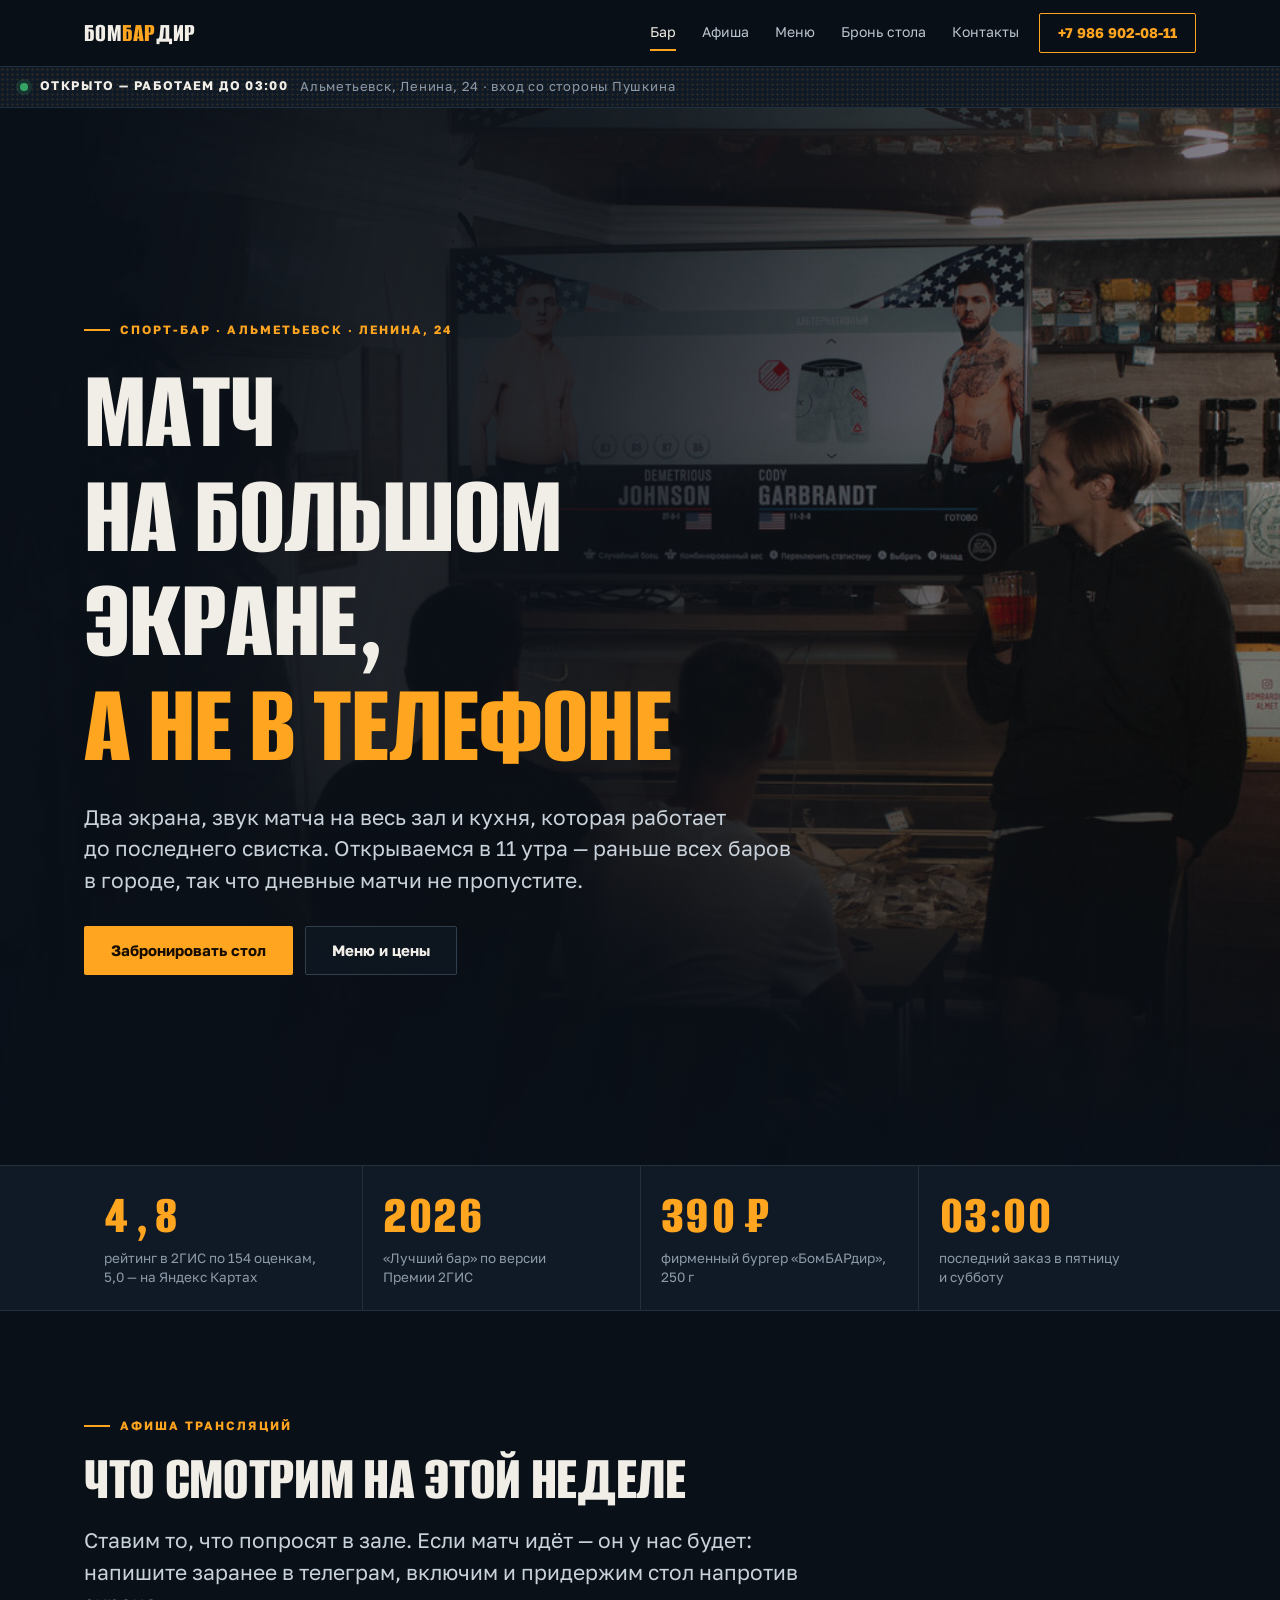
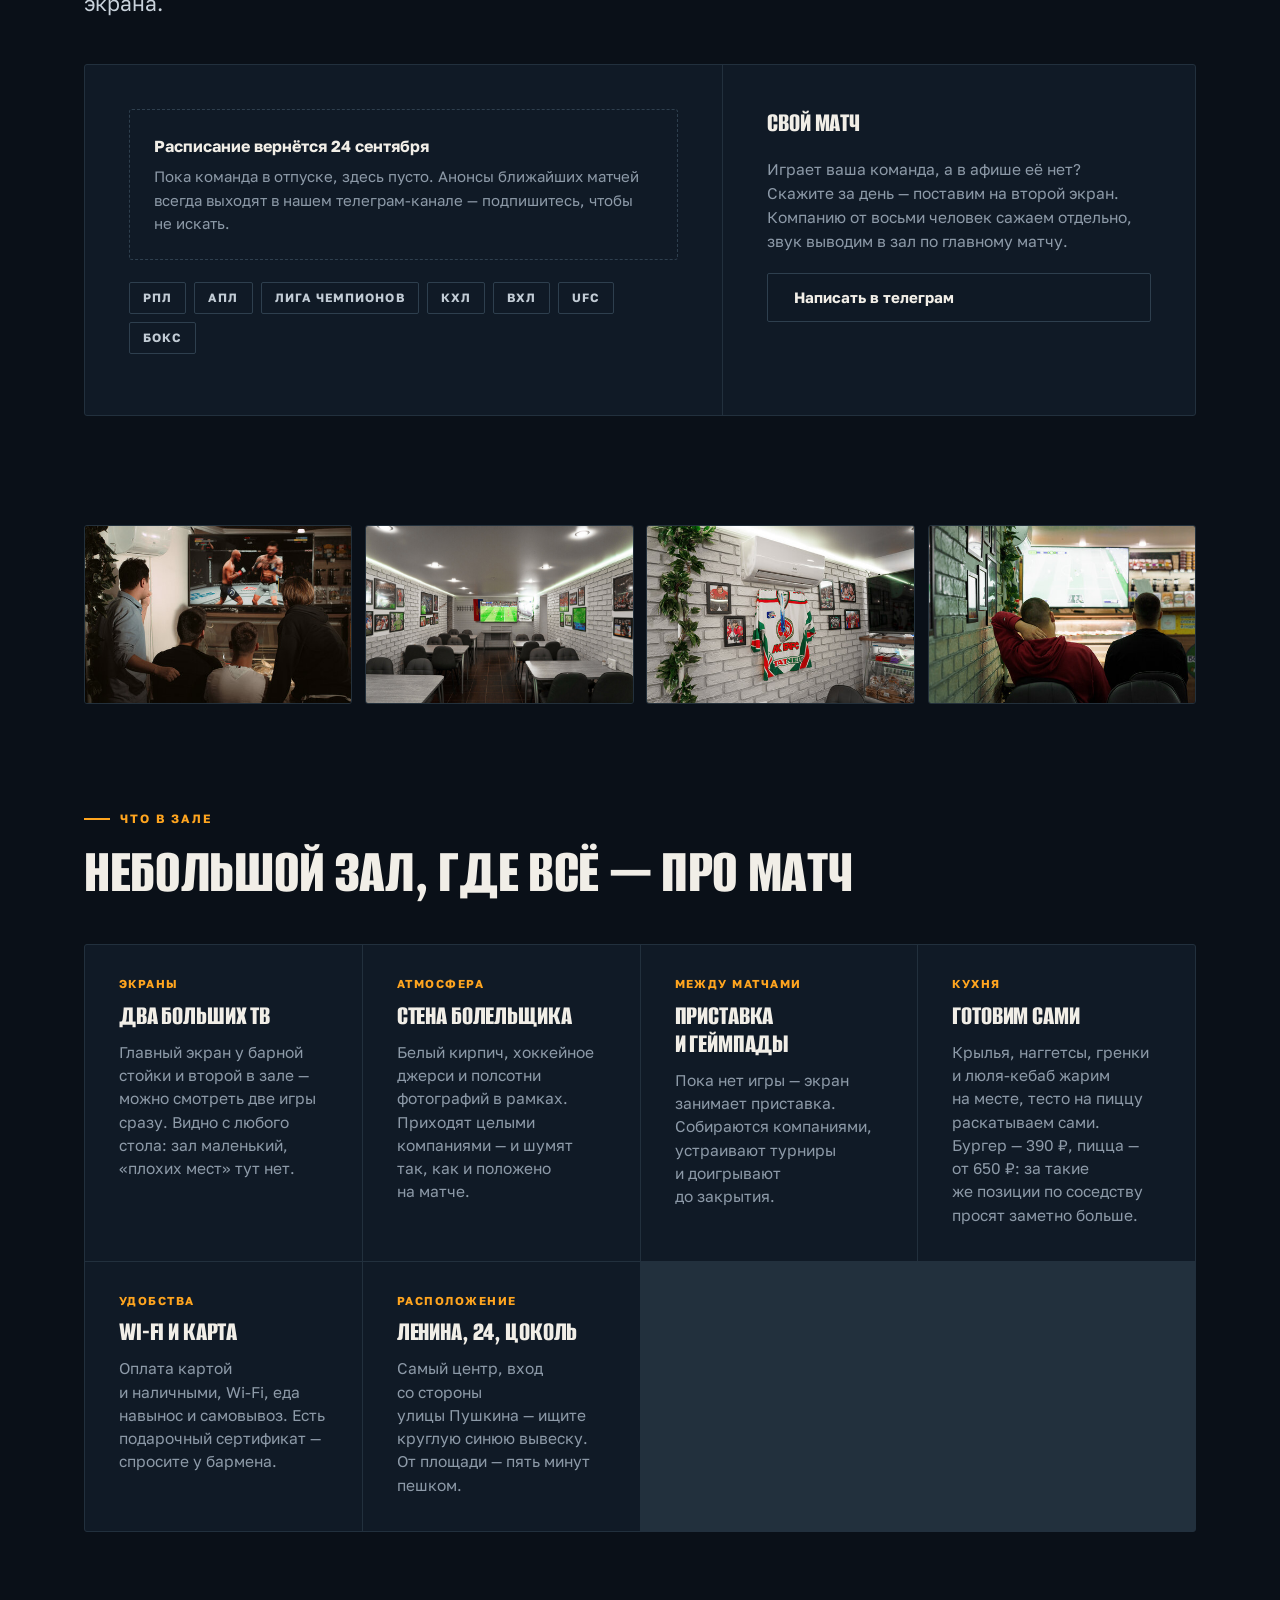
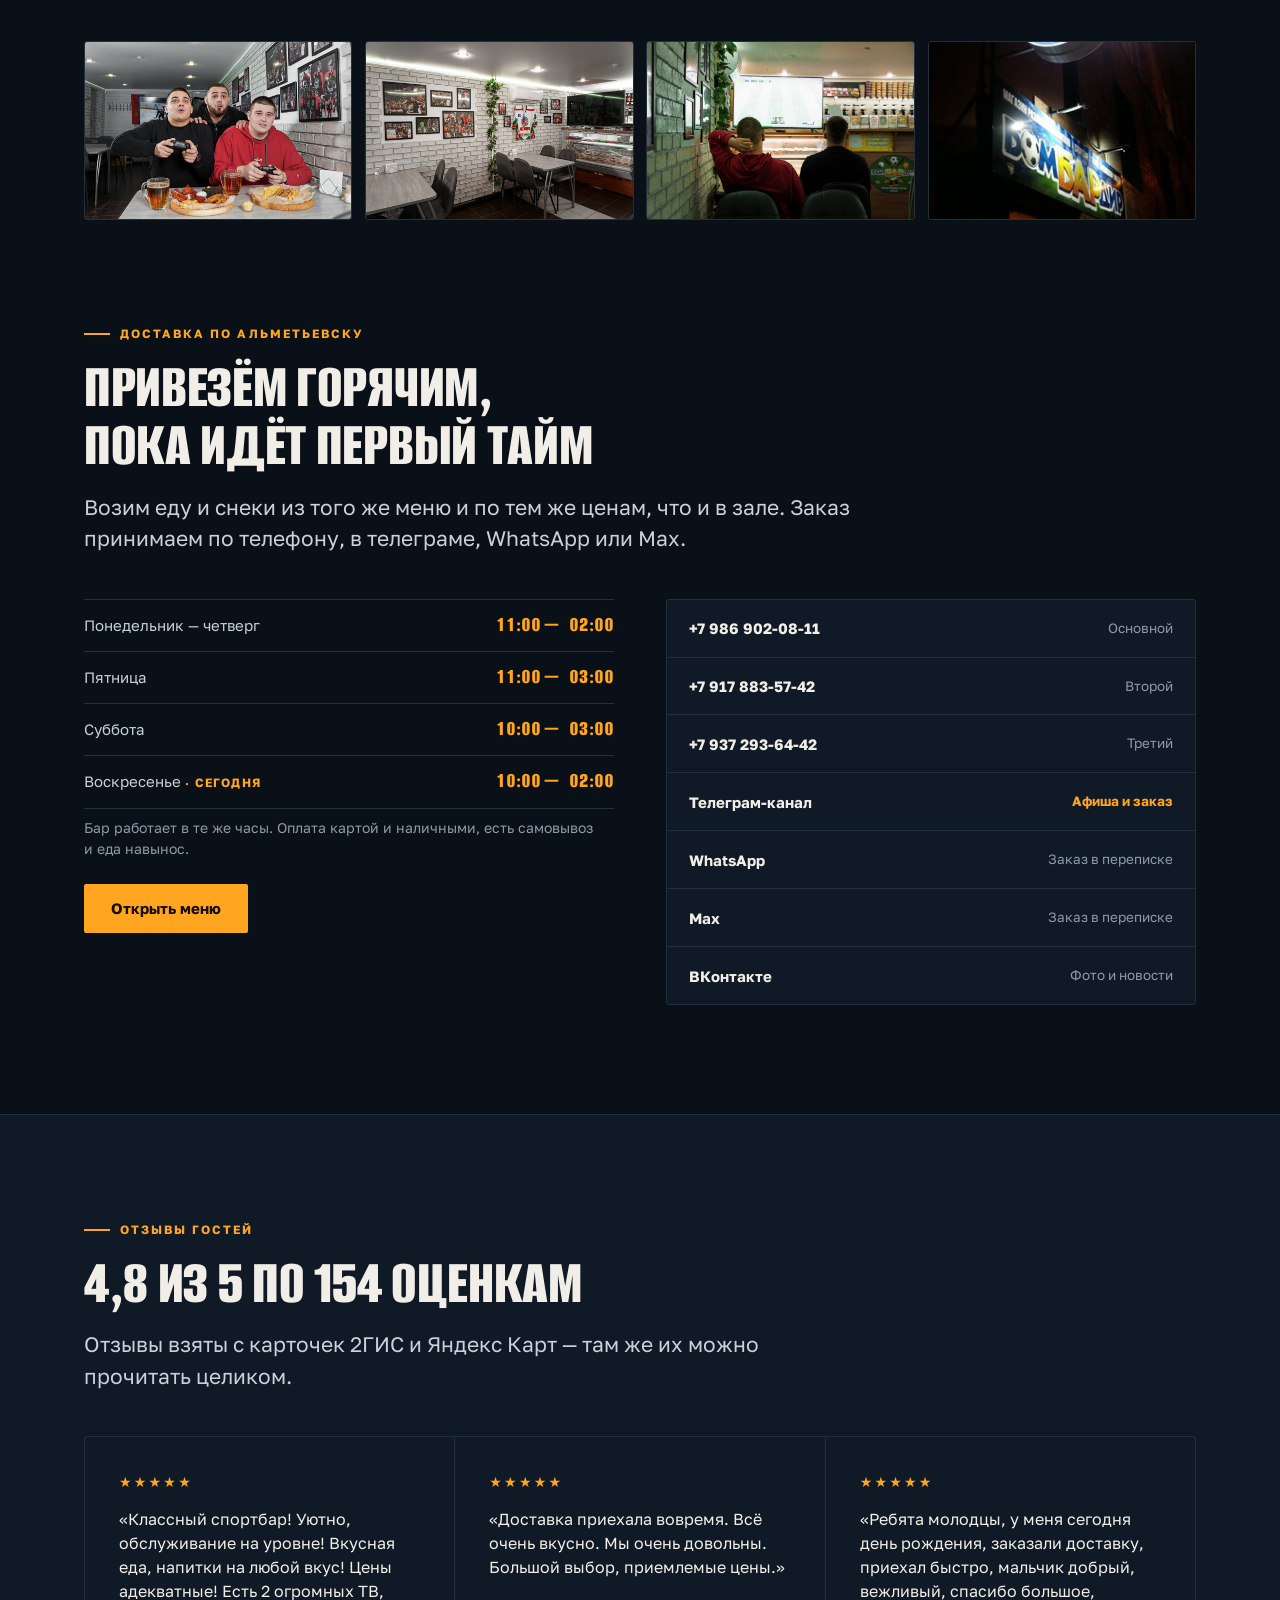
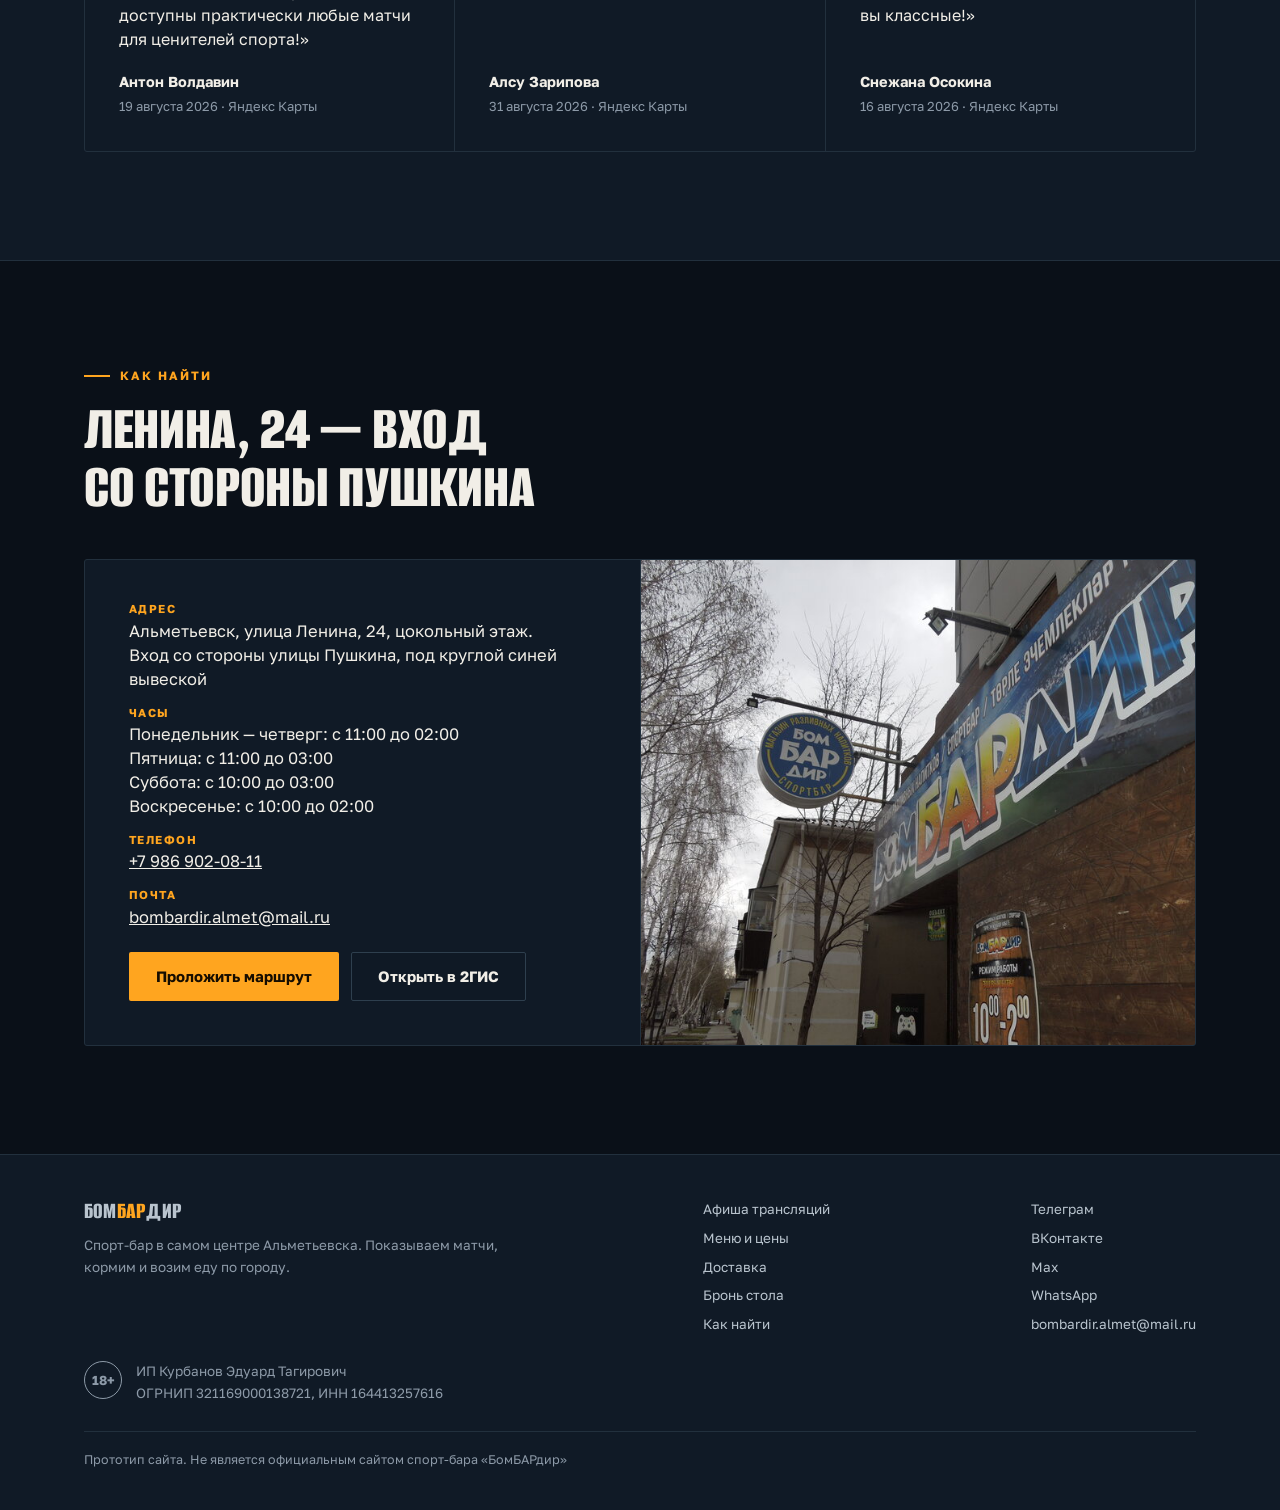
==== index.html @ 6ad4fcd4 "Сайт спорт-бара «БомБАРдир»: главная, меню и бронь стола Прототип взамен автокарточки Яндекс Бизнеса" ====
<!doctype html>
<html lang="ru">
<head>
<meta charset="utf-8">
<meta name="viewport" content="width=device-width, initial-scale=1">
<title>Спорт-бар БомБАРдир — Альметьевск</title>
<meta name="description" content="Спорт-бар в центре Альметьевска: два больших экрана, трансляции футбола, хоккея и UFC, кухня и доставка до трёх ночи. Ленина, 24.">
<meta name="theme-color" content="#0A1018">
<meta name="robots" content="noindex, nofollow">
<link rel="stylesheet" href="assets/fonts.css">
<link rel="stylesheet" href="assets/style.css">
</head>
<body>
<header class="top">
  <div class="wrap top-in">
    <a class="mark" href="index.html"><span>Бом</span><b>БАР</b><span>дир</span></a>
    <nav class="nav" id="nav">
      <a href="index.html" data-nav="home" aria-current="page">Бар</a>
      <a href="index.html#afisha" data-nav="afisha">Афиша</a>
      <a href="menu.html" data-nav="menu">Меню</a>
      <a href="book.html" data-nav="book">Бронь стола</a>
      <a href="index.html#contacts" data-nav="contacts">Контакты</a>
    </nav>
    <button class="burger" id="burger" aria-label="Меню сайта" aria-expanded="false">☰</button>
    <a class="call" href="tel:+79869020811">+7&nbsp;986&nbsp;902-08-11</a>
  </div>
</header>

<div class="led" id="top">
  <div class="wrap led-in">
    <span class="dot" id="statusDot"></span>
    <span id="statusText">Бар в&nbsp;отпуске&nbsp;— открываемся 24&nbsp;сентября</span>
    <span class="led-sub" id="statusSub">Альметьевск, Ленина, 24&nbsp;· вход со&nbsp;стороны Пушкина</span>
  </div>
</div>
<main>
<section class="hero">
  <img class="hero-bg" src="assets/img/hero.jpg" alt="" aria-hidden="true">
  <div class="wrap hero-in">
    <p class="eyebrow">Спорт-бар · Альметьевск · Ленина, 24</p>
    <h1>Матч на&nbsp;большом экране, <em>а&nbsp;не&nbsp;в&nbsp;телефоне</em></h1>
    <p class="lede">Два экрана, звук матча на&nbsp;весь зал и&nbsp;кухня, которая работает до&nbsp;последнего свистка. Открываемся в&nbsp;11&nbsp;утра&nbsp;— раньше всех баров в&nbsp;городе, так что дневные матчи не&nbsp;пропустите.</p>
    <div class="hero-cta">
      <a class="btn btn-a" href="book.html">Забронировать стол</a>
      <a class="btn btn-b" href="menu.html">Меню и&nbsp;цены</a>
    </div>
  </div>
</section>

<div class="board">
  <div class="wrap">
    <div class="board-grid">
      <div class="board-cell"><b class="num">4,8</b><span>рейтинг в&nbsp;2ГИС по&nbsp;154&nbsp;оценкам, 5,0&nbsp;— на&nbsp;Яндекс&nbsp;Картах</span></div>
      <div class="board-cell"><b>2026</b><span>«Лучший бар» по&nbsp;версии Премии&nbsp;2ГИС</span></div>
      <div class="board-cell"><b class="num">390&nbsp;₽</b><span>фирменный бургер «БомБАРдир», 250&nbsp;г</span></div>
      <div class="board-cell"><b class="num">03:00</b><span>последний заказ в&nbsp;пятницу и&nbsp;субботу</span></div>
    </div>
  </div>
</div>

<section id="afisha">
  <div class="wrap">
    <div class="head">
      <p class="eyebrow">Афиша трансляций</p>
      <h2>Что смотрим на&nbsp;этой неделе</h2>
      <p class="lede">Ставим то, что попросят в&nbsp;зале. Если матч идёт&nbsp;— он&nbsp;у&nbsp;нас будет: напишите заранее в&nbsp;телеграм, включим и&nbsp;придержим стол напротив экрана.</p>
    </div>

    <div class="slate">
      <div class="slate-main">
        <ul class="match-list" id="matchList"></ul>
        <div class="empty-slot" id="matchEmpty">
          <b>Расписание вернётся 24&nbsp;сентября</b>
          Пока команда в&nbsp;отпуске, здесь пусто. Анонсы ближайших матчей всегда выходят в&nbsp;нашем телеграм-канале&nbsp;— подпишитесь, чтобы не&nbsp;искать.
        </div>
        <ul class="leagues">
          <li>РПЛ</li><li>АПЛ</li><li>Лига чемпионов</li><li>КХЛ</li><li>ВХЛ</li><li>UFC</li><li>Бокс</li>
        </ul>
      </div>
      <div class="slate-side">
        <h3>Свой матч</h3>
        <p class="muted" style="font-size:15.5px">Играет ваша команда, а&nbsp;в&nbsp;афише её&nbsp;нет? Скажите за&nbsp;день&nbsp;— поставим на&nbsp;второй экран. Компанию от&nbsp;восьми человек сажаем отдельно, звук выводим в&nbsp;зал по&nbsp;главному матчу.</p>
        <a class="btn btn-b" href="https://t.me/bombardiralmet" target="_blank" rel="noopener">Написать в&nbsp;телеграм</a>
      </div>
    </div>
  </div>
</section>

<div class="strip">
  <img src="assets/img/ufc.jpg" alt="Гости смотрят бой UFC на большом экране">
  <img src="assets/img/hall.jpg" alt="Зал бара с экраном и столами вдоль кирпичной стены">
  <img src="assets/img/jersey.jpg" alt="Хоккейное джерси «Ак Барса» на кирпичной стене">
  <img src="assets/img/fans.jpg" alt="Двое гостей смотрят футбольный матч на большом экране">
</div>

<section id="bar">
  <div class="wrap">
    <div class="head">
      <p class="eyebrow">Что в&nbsp;зале</p>
      <h2>Небольшой зал, где всё&nbsp;— про матч</h2>
    </div>
    <div class="feats">
      <div class="feat">
        <span class="tag">Экраны</span>
        <h3>Два больших ТВ</h3>
        <p>Главный экран у&nbsp;барной стойки и&nbsp;второй в&nbsp;зале&nbsp;— можно смотреть две игры сразу. Видно с&nbsp;любого стола: зал маленький, «плохих мест» тут нет.</p>
      </div>
      <div class="feat">
        <span class="tag">Атмосфера</span>
        <h3>Стена болельщика</h3>
        <p>Белый кирпич, хоккейное джерси и&nbsp;полсотни фотографий в&nbsp;рамках. Приходят целыми компаниями&nbsp;— и&nbsp;шумят так, как и&nbsp;положено на&nbsp;матче.</p>
      </div>
      <div class="feat">
        <span class="tag">Между матчами</span>
        <h3>Приставка и&nbsp;геймпады</h3>
        <p>Пока нет игры&nbsp;— экран занимает приставка. Собираются компаниями, устраивают турниры и&nbsp;доигрывают до&nbsp;закрытия.</p>
      </div>
      <div class="feat">
        <span class="tag">Кухня</span>
        <h3>Готовим сами</h3>
        <p>Крылья, наггетсы, гренки и&nbsp;люля-кебаб жарим на&nbsp;месте, тесто на&nbsp;пиццу раскатываем сами. Бургер&nbsp;— 390&nbsp;₽, пицца&nbsp;— от&nbsp;650&nbsp;₽: за&nbsp;такие же&nbsp;позиции по&nbsp;соседству просят заметно больше.</p>
      </div>
      <div class="feat">
        <span class="tag">Удобства</span>
        <h3>Wi-Fi и&nbsp;карта</h3>
        <p>Оплата картой и&nbsp;наличными, Wi-Fi, еда навынос и&nbsp;самовывоз. Есть подарочный сертификат&nbsp;— спросите у&nbsp;бармена.</p>
      </div>
      <div class="feat">
        <span class="tag">Расположение</span>
        <h3>Ленина, 24, цоколь</h3>
        <p>Самый центр, вход со&nbsp;стороны улицы&nbsp;Пушкина&nbsp;— ищите круглую синюю вывеску. От&nbsp;площади&nbsp;— пять минут пешком.</p>
      </div>
    </div>
  </div>
</section>

<div class="strip">
  <img src="assets/img/gamepad.jpg" alt="Гости играют на приставке за столом с закусками">
  <img src="assets/img/wall.jpg" alt="Стена бара с фотографиями в рамках">
  <img src="assets/img/watch.jpg" alt="Двое гостей смотрят футбольный матч на экране">
  <img src="assets/img/sign-night.jpg" alt="Светящаяся вывеска бара вечером">
</div>

<section id="delivery">
  <div class="wrap">
    <div class="head">
      <p class="eyebrow">Доставка по&nbsp;Альметьевску</p>
      <h2>Привезём горячим, пока идёт первый тайм</h2>
      <p class="lede">Возим еду и&nbsp;снеки из&nbsp;того&nbsp;же меню и&nbsp;по&nbsp;тем&nbsp;же ценам, что и&nbsp;в&nbsp;зале. Заказ принимаем по&nbsp;телефону, в&nbsp;телеграме, WhatsApp или Max.</p>
    </div>

    <div class="two">
      <div>
        <ul class="hours" id="hours">
          <li data-d="1"><span class="d">Понедельник&nbsp;— четверг</span><span class="h num">11:00&nbsp;— 02:00</span></li>
          <li data-d="5"><span class="d">Пятница</span><span class="h num">11:00&nbsp;— 03:00</span></li>
          <li data-d="6"><span class="d">Суббота</span><span class="h num">10:00&nbsp;— 03:00</span></li>
          <li data-d="0"><span class="d">Воскресенье</span><span class="h num">10:00&nbsp;— 02:00</span></li>
        </ul>
        <p class="menu-note">Бар работает в&nbsp;те&nbsp;же часы. Оплата картой и&nbsp;наличными, есть самовывоз и&nbsp;еда навынос.</p>
        <div style="margin-top:24px"><a class="btn btn-a" href="menu.html">Открыть меню</a></div>
      </div>

      <div class="chan">
        <a href="tel:+79869020811"><span class="l">+7&nbsp;986&nbsp;902-08-11</span><span class="r">Основной</span></a>
        <a href="tel:+79178835742"><span class="l">+7&nbsp;917&nbsp;883-57-42</span><span class="r">Второй</span></a>
        <a href="tel:+79372936442"><span class="l">+7&nbsp;937&nbsp;293-64-42</span><span class="r">Третий</span></a>
        <a href="https://t.me/bombardiralmet" target="_blank" rel="noopener"><span class="l">Телеграм-канал</span><span class="r"><b>Афиша и&nbsp;заказ</b></span></a>
        <a href="https://wa.me/79178835742" target="_blank" rel="noopener"><span class="l">WhatsApp</span><span class="r">Заказ в&nbsp;переписке</span></a>
        <a href="https://max.ru/id164413257616_biz" target="_blank" rel="noopener"><span class="l">Max</span><span class="r">Заказ в&nbsp;переписке</span></a>
        <a href="https://vk.ru/sportbar_almet" target="_blank" rel="noopener"><span class="l">ВКонтакте</span><span class="r">Фото и&nbsp;новости</span></a>
      </div>
    </div>
  </div>
</section>

<section id="reviews" style="background:var(--ink-2);border-block:1px solid var(--line)">
  <div class="wrap">
    <div class="head">
      <p class="eyebrow">Отзывы гостей</p>
      <h2>4,8 из&nbsp;5 по&nbsp;154&nbsp;оценкам</h2>
      <p class="lede">Отзывы взяты с&nbsp;карточек 2ГИС и&nbsp;Яндекс&nbsp;Карт&nbsp;— там&nbsp;же их&nbsp;можно прочитать целиком.</p>
    </div>
    <div class="quotes">
      <div class="q">
        <span class="stars" aria-label="Пять из пяти">★★★★★</span>
        <p>«Классный спортбар! Уютно, обслуживание на&nbsp;уровне! Вкусная еда, напитки на&nbsp;любой вкус! Цены адекватные! Есть 2&nbsp;огромных ТВ, доступны практически любые матчи для ценителей спорта!»</p>
        <footer><b>Антон Волдавин</b>19&nbsp;августа 2026&nbsp;· Яндекс&nbsp;Карты</footer>
      </div>
      <div class="q">
        <span class="stars" aria-label="Пять из пяти">★★★★★</span>
        <p>«Доставка приехала вовремя. Всё очень вкусно. Мы&nbsp;очень довольны. Большой выбор, приемлемые цены.»</p>
        <footer><b>Алсу Зарипова</b>31&nbsp;августа 2026&nbsp;· Яндекс&nbsp;Карты</footer>
      </div>
      <div class="q">
        <span class="stars" aria-label="Пять из пяти">★★★★★</span>
        <p>«Ребята молодцы, у&nbsp;меня сегодня день рождения, заказали доставку, приехал быстро, мальчик добрый, вежливый, спасибо большое, вы&nbsp;классные!»</p>
        <footer><b>Снежана Осокина</b>16&nbsp;августа 2026&nbsp;· Яндекс&nbsp;Карты</footer>
      </div>
    </div>
  </div>
</section>

<section id="contacts">
  <div class="wrap">
    <div class="head">
      <p class="eyebrow">Как найти</p>
      <h2>Ленина, 24&nbsp;— вход со&nbsp;стороны Пушкина</h2>
    </div>
    <div class="find">
      <div class="find-txt">
        <ul class="addr">
          <li><span class="k">Адрес</span><span class="v">Альметьевск, улица&nbsp;Ленина, 24, цокольный этаж.<br>Вход со&nbsp;стороны улицы&nbsp;Пушкина, под круглой синей вывеской</span></li>
          <li><span class="k">Часы</span><span class="v">Понедельник&nbsp;— четверг: с&nbsp;11:00 до&nbsp;02:00<br>Пятница: с&nbsp;11:00 до&nbsp;03:00<br>Суббота: с&nbsp;10:00 до&nbsp;03:00<br>Воскресенье: с&nbsp;10:00 до&nbsp;02:00</span></li>
          <li><span class="k">Телефон</span><span class="v"><a href="tel:+79869020811">+7&nbsp;986&nbsp;902-08-11</a></span></li>
          <li><span class="k">Почта</span><span class="v"><a href="mailto:bombardir.almet@mail.ru">bombardir.almet@mail.ru</a></span></li>
        </ul>
        <div style="display:flex;gap:12px;flex-wrap:wrap">
          <a class="btn btn-a" href="https://yandex.ru/maps/org/134038235007" target="_blank" rel="noopener">Проложить маршрут</a>
          <a class="btn btn-b" href="https://2gis.ru/almetevsk/firm/70000001036657326" target="_blank" rel="noopener">Открыть в&nbsp;2ГИС</a>
        </div>
      </div>
      <img src="assets/img/sign-day.jpg" alt="Круглая синяя вывеска спорт-бара «БомБАРдир» над входом со стороны улицы Пушкина">
    </div>
  </div>
</section>
</main>
<footer class="site">
  <div class="wrap foot">
    <div style="max-width:38ch;display:flex;flex-direction:column;gap:12px">
      <a class="mark" href="index.html" style="font-size:24px"><span>Бом</span><b>БАР</b><span>дир</span></a>
      <p>Спорт-бар в&nbsp;самом центре Альметьевска. Показываем матчи, кормим и&nbsp;возим еду по&nbsp;городу.</p>
    </div>
    <ul>
      <li><a href="index.html#afisha">Афиша трансляций</a></li>
      <li><a href="menu.html">Меню и&nbsp;цены</a></li>
      <li><a href="index.html#delivery">Доставка</a></li>
      <li><a href="book.html">Бронь стола</a></li>
      <li><a href="index.html#contacts">Как найти</a></li>
    </ul>
    <ul>
      <li><a href="https://t.me/bombardiralmet" target="_blank" rel="noopener">Телеграм</a></li>
      <li><a href="https://vk.ru/sportbar_almet" target="_blank" rel="noopener">ВКонтакте</a></li>
      <li><a href="https://max.ru/id164413257616_biz" target="_blank" rel="noopener">Max</a></li>
      <li><a href="https://wa.me/79178835742" target="_blank" rel="noopener">WhatsApp</a></li>
      <li><a href="mailto:bombardir.almet@mail.ru">bombardir.almet@mail.ru</a></li>
    </ul>
    <div style="max-width:34ch;display:flex;gap:14px;align-items:flex-start">
      <span class="age" aria-hidden="true">18+</span>
      <p>ИП&nbsp;Курбанов Эдуард Тагирович<br>ОГРНИП&nbsp;321169000138721, ИНН&nbsp;164413257616</p>
    </div>
    <!-- СНЯТЬ В ДЕНЬ ЗАПУСКА на домене заведения -->
    <div style="flex-basis:100%;border-top:1px solid var(--line);padding-top:18px">
      <p style="font-size:12.5px">Прототип сайта. Не&nbsp;является официальным сайтом спорт-бара «БомБАРдир»</p>
    </div>
  </div>
</footer>
<script src="assets/app.js"></script>
</body>
</html>
---- assets/fonts.css ----
/* Alumni Sans (OFL) + Golos Text (OFL), подмножества latin/latin-ext/cyrillic, вшиты как data URI */
@font-face{font-family:"Alumni Sans";font-style:normal;font-weight:800;font-display:swap;src:url([data-uri]) format("woff2");unicode-range:U+0301, U+0400-045F, U+0490-0491, U+04B0-04B1, U+2116}
@font-face{font-family:"Alumni Sans";font-style:normal;font-weight:800;font-display:swap;src:url([data-uri]) format("woff2");unicode-range:U+0100-02BA, U+02BD-02C5, U+02C7-02CC, U+02CE-02D7, U+02DD-02FF, U+0304, U+0308, U+0329, U+1D00-1DBF, U+1E00-1E9F, U+1EF2-1EFF, U+2020, U+20A0-20AB, U+20AD-20C0, U+2113, U+2C60-2C7F, U+A720-A7FF}
@font-face{font-family:"Alumni Sans";font-style:normal;font-weight:800;font-display:swap;src:url([data-uri]) format("woff2");unicode-range:U+0000-00FF, U+0131, U+0152-0153, U+02BB-02BC, U+02C6, U+02DA, U+02DC, U+0304, U+0308, U+0329, U+2000-206F, U+20AC, U+2122, U+2191, U+2193, U+2212, U+2215, U+FEFF, U+FFFD}
@font-face{font-family:"Golos Text";font-style:normal;font-weight:400 900;font-display:swap;src:url([data-uri]) format("woff2");unicode-range:U+0301, U+0400-045F, U+0490-0491, U+04B0-04B1, U+2116}
@font-face{font-family:"Golos Text";font-style:normal;font-weight:400 900;font-display:swap;src:url([data-uri]) format("woff2");unicode-range:U+0100-02BA, U+02BD-02C5, U+02C7-02CC, U+02CE-02D7, U+02DD-02FF, U+0304, U+0308, U+0329, U+1D00-1DBF, U+1E00-1E9F, U+1EF2-1EFF, U+2020, U+20A0-20AB, U+20AD-20C0, U+2113, U+2C60-2C7F, U+A720-A7FF}
@font-face{font-family:"Golos Text";font-style:normal;font-weight:400 900;font-display:swap;src:url([data-uri]) format("woff2");unicode-range:U+0000-00FF, U+0131, U+0152-0153, U+02BB-02BC, U+02C6, U+02DA, U+02DC, U+0304, U+0308, U+0329, U+2000-206F, U+20AC, U+2122, U+2191, U+2193, U+2212, U+2215, U+FEFF, U+FFFD}
---- assets/style.css ----
/* ─────────── токены ─────────── */
:root{
  color-scheme: dark;

  --ink:      #0A1018;   /* сине-чёрный: подвал, освещённый экраном */
  --ink-2:    #101A26;
  --ink-3:    #16222F;
  --line:     #22303D;
  --line-2:   #2E3F4E;
  --chalk:    #F1EEE7;   /* тёплый белый — цвет кирпичной стены зала */
  --muted:    #8D9AA8;
  --amber:    #FFA51F;   /* пиво и светодиодное табло — единственный смелый цвет */
  --pitch:    #35A566;   /* зелень поля: только статусы */

  --d: "Alumni Sans", "Arial Narrow", system-ui, sans-serif;
  --t: "Golos Text", system-ui, -apple-system, "Segoe UI", sans-serif;

  --pad: clamp(20px, 5vw, 72px);
  --maxw: 1240px;
}

*,*::before,*::after{ box-sizing:border-box }
html{ -webkit-text-size-adjust:100%; scroll-behavior:smooth }
body{
  margin:0;
  background:var(--ink);
  color:var(--chalk);
  font:400 17px/1.55 var(--t);
  overflow-x:hidden;
}
img{ max-width:100%; display:block }
a{ color:inherit }
:where(a,button,input,select,textarea):focus-visible{
  outline:2px solid var(--amber); outline-offset:3px; border-radius:2px;
}

.wrap{ width:100%; max-width:var(--maxw); margin-inline:auto; padding-inline:var(--pad) }
[id]{ scroll-margin-top:78px }

h1,h2,h3{ font-family:var(--d); font-weight:800; text-transform:uppercase;
  letter-spacing:-.005em; line-height:.9; text-wrap:balance; margin:0 }
h1{ font-size:clamp(46px,10vw,116px) }
h2{ font-size:clamp(32px,5.6vw,64px) }
h3{ font-size:clamp(21px,2.8vw,28px); line-height:1 }
p{ margin:0 }

.eyebrow{
  font:700 12px/1 var(--t); text-transform:uppercase; letter-spacing:.17em;
  color:var(--amber); display:flex; align-items:center; gap:10px; flex-wrap:wrap;
}
.eyebrow::before{ content:""; width:26px; height:2px; background:var(--amber); flex:none }
.lede{ font-size:clamp(17px,1.9vw,21px); line-height:1.5; color:#C9D2DB; max-width:60ch }
.num{ font-variant-numeric:tabular-nums }
.muted{ color:var(--muted) }

/* ─────────── шапка ─────────── */
.top{
  position:sticky; top:0; z-index:60;
  background:rgba(10,16,24,.92); backdrop-filter:blur(12px);
  border-bottom:1px solid var(--line);
}
.top-in{ display:flex; align-items:center; gap:20px; height:66px }
.mark{ font-family:var(--d); font-size:27px; line-height:1; text-transform:uppercase;
  letter-spacing:.01em; text-decoration:none; white-space:nowrap; flex:none }
.mark b{ color:var(--amber); font-weight:800 }
.mark span{ font-weight:800 }
.nav{ display:flex; gap:26px; margin-left:auto; font-size:14px }
.nav a{ text-decoration:none; color:#B9C4CE; padding:6px 0; border-bottom:2px solid transparent }
.nav a:hover{ color:var(--chalk); border-bottom-color:var(--amber) }
.nav a[aria-current="page"]{ color:var(--chalk); border-bottom-color:var(--amber) }
.call{
  flex:none; text-decoration:none; font:700 14px/1 var(--t);
  padding:12px 18px; border:1px solid var(--amber); color:var(--amber); border-radius:2px;
  white-space:nowrap;
}
.call:hover{ background:var(--amber); color:var(--ink) }
.burger{ display:none; margin-left:auto; background:none; border:1px solid var(--line-2);
  color:var(--chalk); width:42px; height:38px; border-radius:2px; font-size:18px; cursor:pointer }

@media (max-width:940px){
  .nav{ display:none; position:absolute; top:66px; left:0; right:0; margin-left:0;
    flex-direction:column; gap:0; background:var(--ink-2); border-bottom:1px solid var(--line); padding:8px 0 }
  .nav.open{ display:flex }
  .nav a{ padding:13px var(--pad); border-bottom:1px solid var(--line) }
  .burger{ display:block }
  .top-in .call{ display:none }
}

/* ─────────── светодиодная строка статуса ─────────── */
.led{
  background:var(--ink-2);
  border-bottom:1px solid var(--line);
  background-image:radial-gradient(circle at center, rgba(255,165,31,.10) 1px, transparent 1.2px);
  background-size:5px 5px;
}
.led-in{
  display:flex; align-items:center; gap:12px; flex-wrap:wrap;
  padding:11px 0; font:700 12.5px/1.35 var(--t);
  text-transform:uppercase; letter-spacing:.11em;
}
.dot{ width:8px; height:8px; border-radius:50%; background:var(--amber); flex:none;
  box-shadow:0 0 0 4px rgba(255,165,31,.16); animation:pulse 2.4s ease-in-out infinite }
.dot.on{ background:var(--pitch); box-shadow:0 0 0 4px rgba(53,165,102,.18) }
@keyframes pulse{ 50%{ opacity:.35 } }
.led-sub{ color:var(--muted); letter-spacing:.06em; font-weight:400; text-transform:none; font-size:13px }

/* ─────────── кнопки ─────────── */
.btn{
  display:inline-flex; align-items:center; gap:9px; text-decoration:none; cursor:pointer;
  font:700 15px/1 var(--t); padding:16px 26px; border-radius:2px; border:1px solid transparent;
  transition:background .15s, color .15s, border-color .15s;
}
.btn-a{ background:var(--amber); color:#160D00 }
.btn-a:hover{ background:#FFB94E }
.btn-b{ border-color:var(--line-2); color:var(--chalk); background:rgba(16,26,38,.6) }
.btn-b:hover{ border-color:var(--amber); color:var(--amber) }

/* ─────────── герой ─────────── */
.hero{ position:relative; isolation:isolate; overflow:hidden }
.hero-bg{ position:absolute; inset:0; z-index:-2; width:100%; height:100%; object-fit:cover;
  object-position:50% 40% }
.hero::after{
  content:""; position:absolute; inset:0; z-index:-1;
  background:
    linear-gradient(102deg, var(--ink) 4%, rgba(10,16,24,.88) 44%, rgba(10,16,24,.34) 100%),
    linear-gradient(to top, var(--ink) 2%, transparent 40%);
}
.hero-in{ padding-block:clamp(60px,12vh,124px) clamp(48px,9vh,96px); min-height:min(82vh,720px);
  display:flex; flex-direction:column; justify-content:flex-end; gap:24px }
.hero h1{ max-width:14ch }
.hero h1 em{ font-style:normal; color:var(--amber) }
.hero-cta{ display:flex; gap:12px; flex-wrap:wrap; margin-top:6px }

/* компактный герой внутренних страниц */
.phead{ border-bottom:1px solid var(--line); background:var(--ink-2) }
.phead-in{ padding-block:clamp(44px,7vw,84px); display:flex; flex-direction:column; gap:20px }

/* ─────────── табло с цифрами ─────────── */
.board{ border-block:1px solid var(--line); background:var(--ink-2) }
.board-grid{ display:grid; grid-template-columns:repeat(4,1fr) }
.board-cell{ padding:26px 20px 24px; border-left:1px solid var(--line) }
.board-cell:first-child{ border-left:0 }
.board-cell b{ display:block; font-family:var(--d); font-weight:800; font-size:clamp(36px,4.6vw,56px);
  line-height:.86; color:var(--amber); font-variant-numeric:tabular-nums }
.board-cell span{ display:block; margin-top:9px; font-size:13.5px; line-height:1.35; color:var(--muted) }
@media (max-width:760px){
  .board-grid{ grid-template-columns:repeat(2,1fr) }
  .board-cell:nth-child(3){ border-left:0 }
  .board-cell:nth-child(n+3){ border-top:1px solid var(--line) }
}

/* ─────────── секции ─────────── */
section{ padding-block:clamp(56px,8.5vw,110px) }
.head{ display:flex; flex-direction:column; gap:18px; margin-bottom:44px; max-width:70ch }

/* афиша */
.slate{
  border:1px solid var(--line); background:var(--ink-2); border-radius:3px;
  display:grid; grid-template-columns:minmax(0,1.15fr) minmax(0,.85fr);
}
@media (max-width:860px){ .slate{ grid-template-columns:1fr } }
.slate-main{ padding:clamp(26px,4vw,44px); border-right:1px solid var(--line) }
@media (max-width:860px){ .slate-main{ border-right:0; border-bottom:1px solid var(--line) } }
.slate-side{ padding:clamp(26px,4vw,44px); display:flex; flex-direction:column; gap:20px }
.leagues{ display:flex; flex-wrap:wrap; gap:8px; margin-top:22px; padding:0; list-style:none }
.leagues li{ font:700 12px/1 var(--t); text-transform:uppercase; letter-spacing:.09em;
  border:1px solid var(--line-2); color:#C2CCD5; padding:9px 13px; border-radius:2px }
.match-list{ list-style:none; padding:0; margin:0; display:flex; flex-direction:column }
.match{ display:grid; grid-template-columns:auto 1fr auto; gap:16px; align-items:baseline;
  padding:16px 0; border-bottom:1px solid var(--line) }
.match:first-child{ padding-top:0 }
.match:last-child{ border-bottom:0; padding-bottom:0 }
.match time{ font-family:var(--d); font-weight:800; font-size:26px; color:var(--amber);
  font-variant-numeric:tabular-nums; line-height:1 }
.match b{ font-weight:700; font-size:16px }
.match i{ font-style:normal; font-size:12.5px; color:var(--muted); text-transform:uppercase; letter-spacing:.09em }
.empty-slot{ border:1px dashed var(--line-2); border-radius:3px; padding:24px; color:var(--muted); font-size:15px }
.empty-slot b{ display:block; color:var(--chalk); font-size:16px; margin-bottom:7px }

/* карточки-фичи */
.feats{ display:grid; grid-template-columns:repeat(auto-fit,minmax(258px,1fr)); gap:1px;
  background:var(--line); border:1px solid var(--line); border-radius:3px; overflow:hidden }
.feat{ background:var(--ink-2); padding:clamp(24px,3vw,34px); display:flex; flex-direction:column; gap:11px }
.feat h3{ color:var(--chalk) }
.feat p{ color:var(--muted); font-size:15.5px; line-height:1.5 }
.feat .tag{ font:700 11.5px/1 var(--t); letter-spacing:.13em; text-transform:uppercase; color:var(--amber) }

/* фотополоса — держим в ширине контента, иначе на широком экране кадры
   раздуваются во всю страницу и четыре снимка читаются как каша */
.strip{
  display:grid; grid-template-columns:repeat(4,1fr); gap:clamp(8px,1vw,14px);
  width:100%; max-width:var(--maxw); margin-inline:auto; padding-inline:var(--pad);
}
.strip img{
  width:100%; aspect-ratio:3/2; object-fit:cover; border-radius:3px;
  border:1px solid var(--line); filter:saturate(.9);
}
@media (max-width:760px){ .strip{ grid-template-columns:repeat(2,1fr) } }

/* ─────────── меню ─────────── */
.filters{ display:flex; gap:8px; flex-wrap:wrap; margin-bottom:14px }
.filters button{
  font:700 12.5px/1 var(--t); text-transform:uppercase; letter-spacing:.1em; cursor:pointer;
  background:transparent; border:1px solid var(--line-2); color:#BCC7D1;
  padding:11px 15px; border-radius:2px; transition:.15s;
}
.filters button:hover{ border-color:var(--amber); color:var(--amber) }
.filters button[aria-pressed="true"]{ background:var(--amber); border-color:var(--amber); color:#160D00 }
.filter-bar{ position:sticky; top:66px; z-index:40; background:var(--ink);
  padding-block:16px 10px; border-bottom:1px solid var(--line); margin-bottom:38px }

.cat{ margin-bottom:clamp(40px,5vw,64px) }
.cat > h3{ color:var(--amber); padding-bottom:12px; border-bottom:2px solid var(--amber); margin-bottom:24px }
.dishes{ list-style:none; margin:0; padding:0;
  display:grid; grid-template-columns:repeat(auto-fill,minmax(258px,1fr)); gap:1px;
  background:var(--line); border:1px solid var(--line); border-radius:3px; overflow:hidden }
.dish{ background:var(--ink-2); display:flex; flex-direction:column }
.dish figure{ margin:0; position:relative; background:var(--ink-3) }
.dish img{ width:100%; aspect-ratio:4/3; object-fit:cover }
.dish .noimg{
  aspect-ratio:4/3; display:grid; place-items:center; color:var(--line-2);
  font-family:var(--d); font-weight:800; font-size:44px; letter-spacing:.02em;
  background:
    repeating-linear-gradient(135deg, transparent 0 9px, rgba(255,165,31,.045) 9px 10px),
    var(--ink-3);
}
.dish-body{ padding:18px 20px 20px; display:flex; flex-direction:column; gap:9px; flex:1 }
.dish-top{ display:flex; align-items:baseline; gap:10px }
.dish-top b{ font-weight:700; font-size:16.5px; line-height:1.3 }
.dish-top .dots{ flex:1; border-bottom:1px dotted var(--line-2); transform:translateY(-4px); min-width:12px }
.dish-top .p{ font-family:var(--d); font-weight:800; font-size:24px; line-height:1;
  color:var(--chalk); font-variant-numeric:tabular-nums; white-space:nowrap }
.dish .w{ font:700 11.5px/1 var(--t); letter-spacing:.12em; text-transform:uppercase; color:var(--amber);
  font-variant-numeric:tabular-nums }
.dish .desc{ font-size:14px; line-height:1.45; color:var(--muted) }
.menu-note{ font-size:14px; color:var(--muted); margin-top:8px }

/* ─────────── доставка ─────────── */
.two{ display:grid; grid-template-columns:repeat(auto-fit,minmax(300px,1fr)); gap:clamp(28px,4vw,56px); align-items:start }
.hours{ list-style:none; margin:0; padding:0; border-top:1px solid var(--line) }
.hours li{ display:flex; justify-content:space-between; gap:16px; align-items:baseline;
  padding:14px 0; border-bottom:1px solid var(--line) }
.hours .d{ font-size:15px; color:#C6D0D9 }
.hours .h{ font-family:var(--d); font-weight:800; font-size:22px; color:var(--amber);
  font-variant-numeric:tabular-nums; line-height:1 }
.hours li.today .d::after{ content:" · сегодня"; color:var(--amber); font-weight:700; font-size:12px;
  text-transform:uppercase; letter-spacing:.1em }

.chan{ display:flex; flex-direction:column; gap:1px; background:var(--line);
  border:1px solid var(--line); border-radius:3px; overflow:hidden }
.chan a{ background:var(--ink-2); padding:18px 22px; text-decoration:none;
  display:flex; align-items:center; justify-content:space-between; gap:14px; transition:.15s }
.chan a:hover{ background:var(--ink-3) }
.chan .l{ font:700 15px/1.2 var(--t) }
.chan .r{ font-size:13.5px; color:var(--muted) }
.chan .r b{ color:var(--amber); font-weight:700 }

/* ─────────── бронь ─────────── */
.book{ background:var(--ink-2); border:1px solid var(--line); border-radius:3px;
  padding:clamp(26px,4vw,48px) }
.form{ display:grid; grid-template-columns:repeat(auto-fit,minmax(180px,1fr)); gap:16px }
.field{ display:flex; flex-direction:column; gap:7px }
.field label{ font:700 11.5px/1 var(--t); text-transform:uppercase; letter-spacing:.13em; color:var(--muted) }
.field input,.field select{
  background:var(--ink); border:1px solid var(--line-2); color:var(--chalk);
  font:400 16px/1 var(--t); padding:14px 13px; border-radius:2px; width:100%;
}
.field input:hover,.field select:hover{ border-color:var(--muted) }
.form-wide{ grid-column:1 / -1 }
.preview{ margin-top:26px; border:1px solid var(--line-2); border-radius:3px; background:var(--ink);
  padding:20px 22px; font-size:15px; line-height:1.6; white-space:pre-wrap; color:#C9D2DB }
.preview-label{ font:700 11.5px/1 var(--t); text-transform:uppercase; letter-spacing:.13em;
  color:var(--muted); margin-bottom:12px }
.book-actions{ display:flex; gap:12px; flex-wrap:wrap; align-items:center; margin-top:24px }
.book-note{ font-size:13.5px; color:var(--muted); margin-top:16px; max-width:62ch }

/* ─────────── отзывы ─────────── */
.quotes{ display:grid; grid-template-columns:repeat(auto-fit,minmax(272px,1fr)); gap:1px;
  background:var(--line); border:1px solid var(--line); border-radius:3px; overflow:hidden }
.q{ background:var(--ink-2); padding:clamp(24px,3vw,34px); display:flex; flex-direction:column; gap:14px }
.q p{ font-size:16px; line-height:1.5 }
.q footer{ font-size:13px; color:var(--muted); margin-top:auto; padding-top:6px }
.q footer b{ display:block; color:var(--chalk); font-weight:700; font-size:14.5px; margin-bottom:3px }
.stars{ color:var(--amber); font-size:14px; letter-spacing:.16em }

/* ─────────── контакты ─────────── */
.find{ display:grid; grid-template-columns:minmax(0,1fr) minmax(0,1fr); gap:1px;
  background:var(--line); border:1px solid var(--line); border-radius:3px; overflow:hidden }
@media (max-width:860px){ .find{ grid-template-columns:1fr } }
.find-txt{ background:var(--ink-2); padding:clamp(26px,4vw,44px); display:flex; flex-direction:column; gap:22px }
.find img{ width:100%; height:100%; min-height:320px; object-fit:cover }
.addr{ list-style:none; margin:0; padding:0; display:flex; flex-direction:column; gap:16px }
.addr li{ display:flex; flex-direction:column; gap:4px }
.addr .k{ font:700 11.5px/1 var(--t); text-transform:uppercase; letter-spacing:.13em; color:var(--amber) }
.addr .v{ font-size:16.5px; line-height:1.45 }

/* ─────────── подвал ─────────── */
footer.site{ border-top:1px solid var(--line); background:var(--ink-2); padding-block:44px 40px }
.foot{ display:flex; gap:26px 44px; flex-wrap:wrap; justify-content:space-between; align-items:flex-start }
.foot p, .foot li{ font-size:13.5px; line-height:1.6; color:var(--muted) }
.foot ul{ list-style:none; margin:0; padding:0; display:flex; flex-direction:column; gap:7px }
.foot a{ color:#B9C4CE; text-decoration:none }
.foot a:hover{ color:var(--amber) }
.age{ display:inline-flex; align-items:center; justify-content:center; flex:none;
  width:38px; height:38px; border:1.5px solid var(--muted); border-radius:50%;
  font:700 13px/1 var(--t); color:var(--muted) }

@media (prefers-reduced-motion:reduce){
  *{ animation-duration:.001ms !important; transition-duration:.001ms !important }
  html{ scroll-behavior:auto }
}
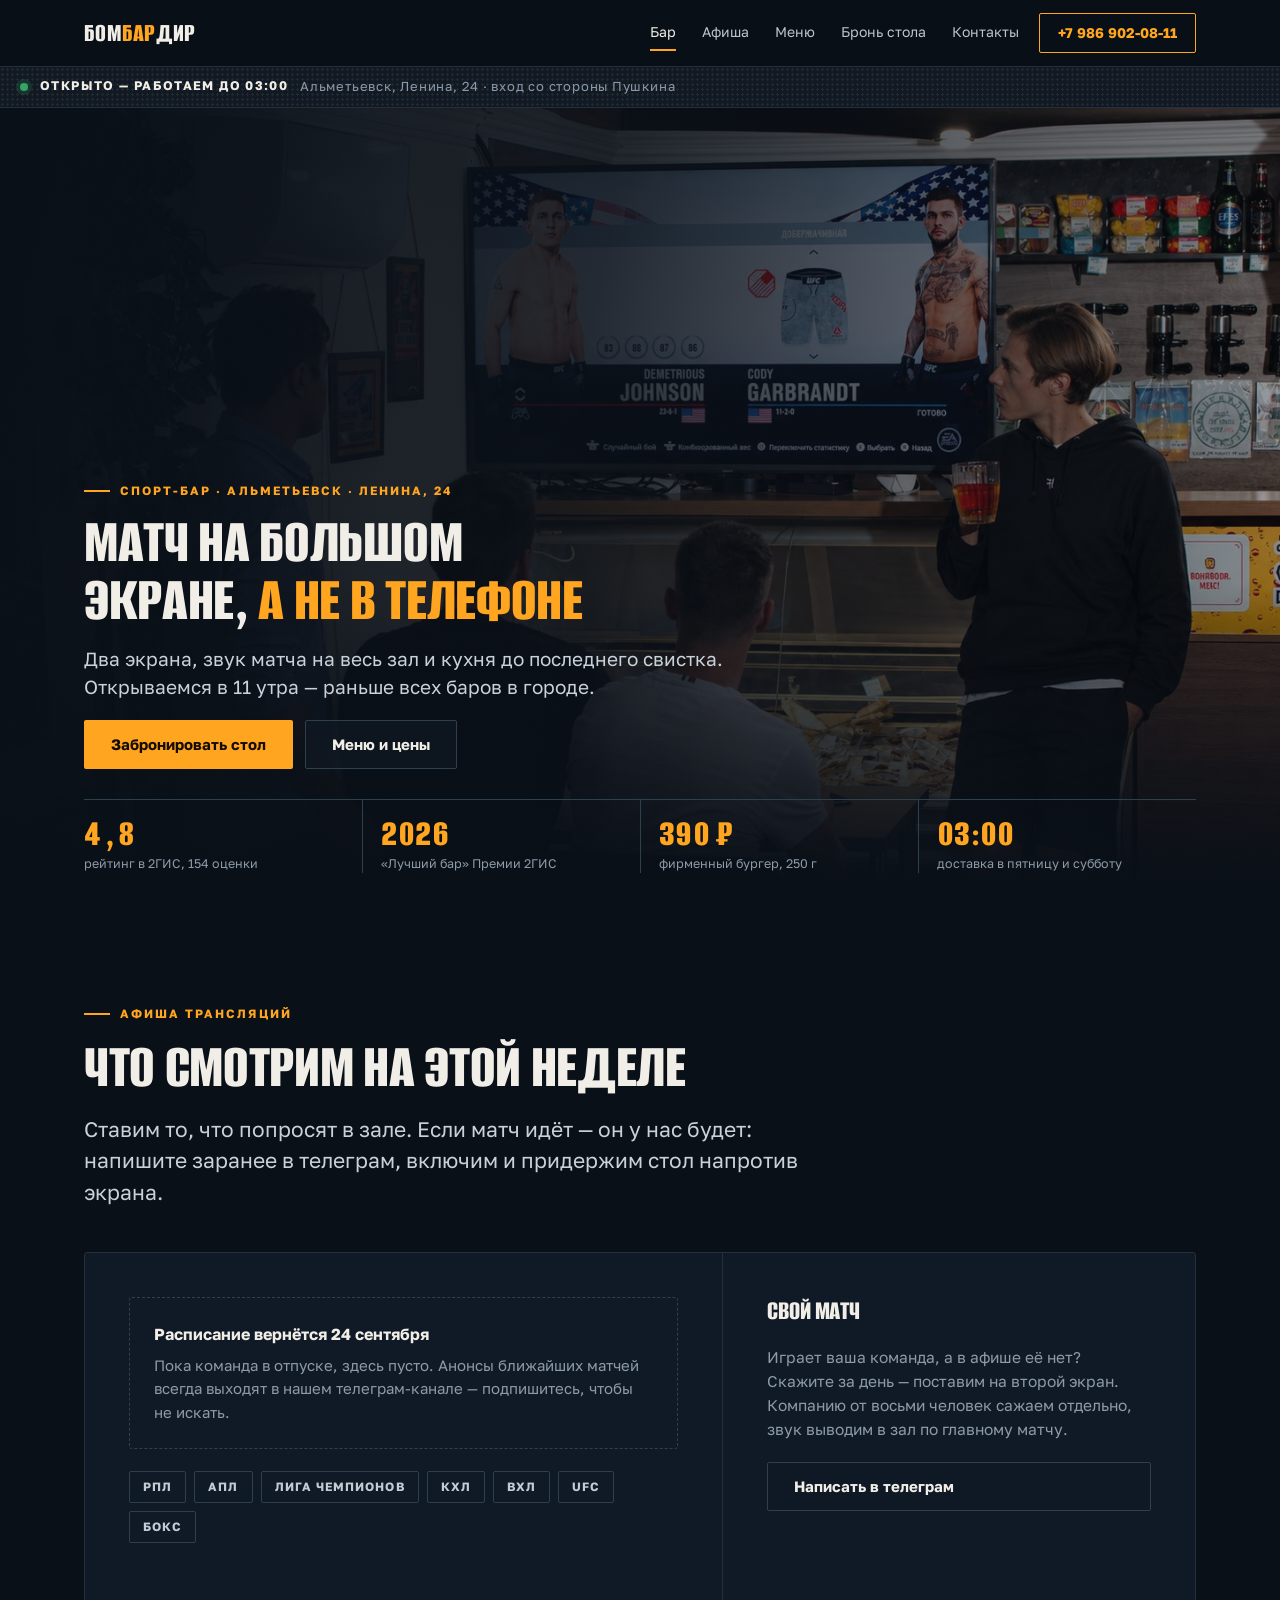
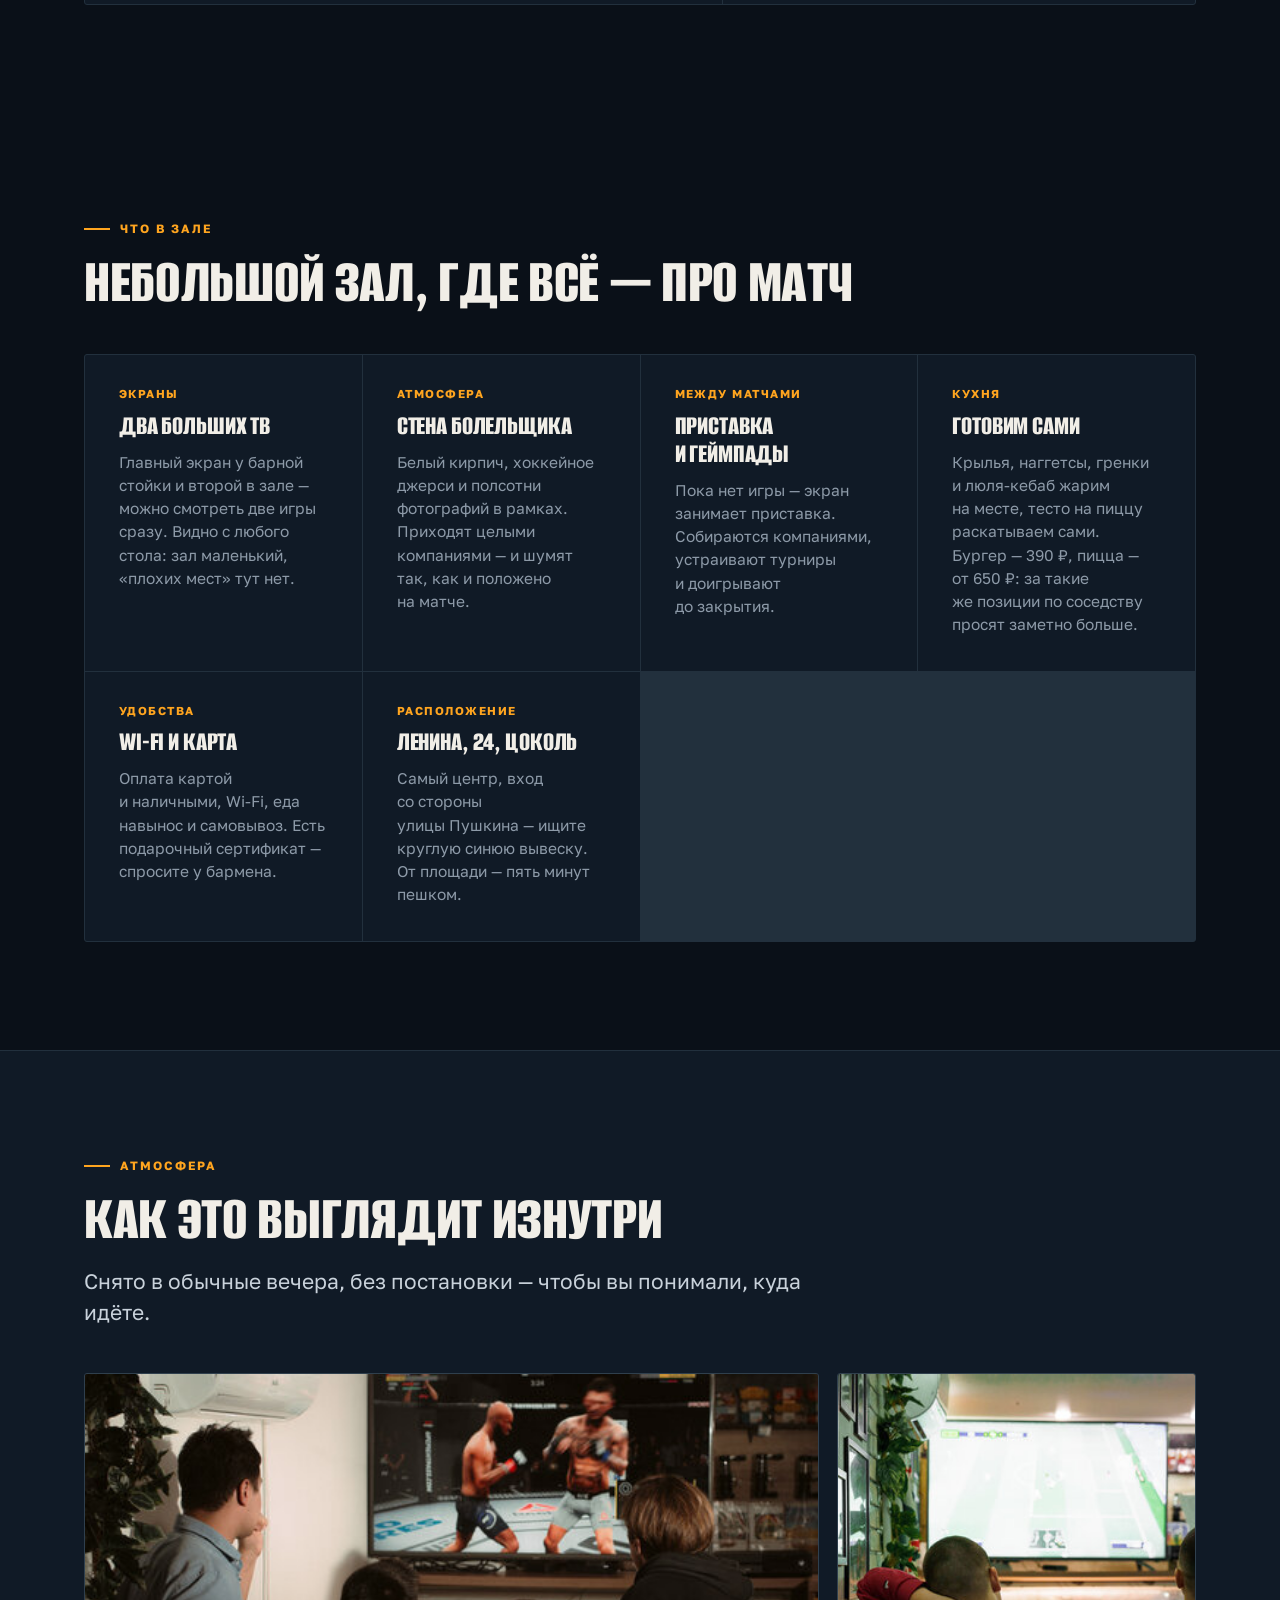
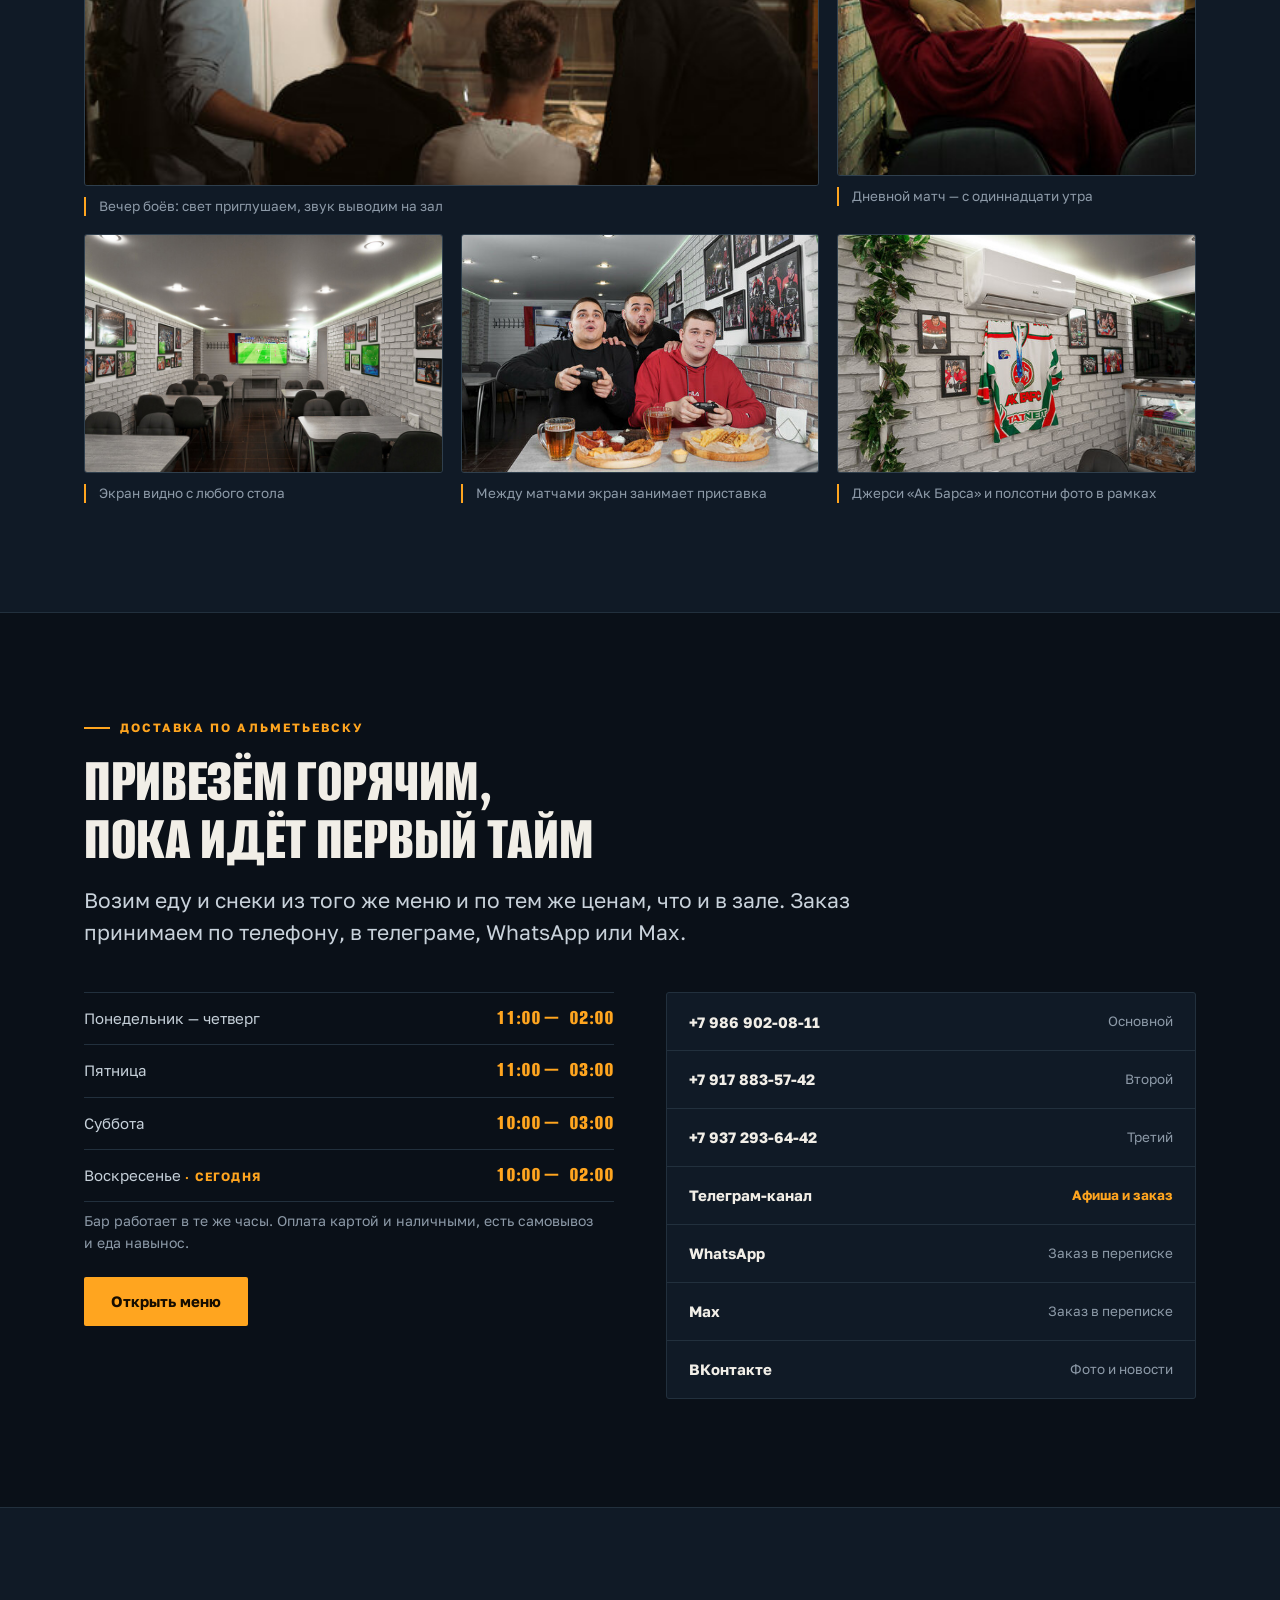
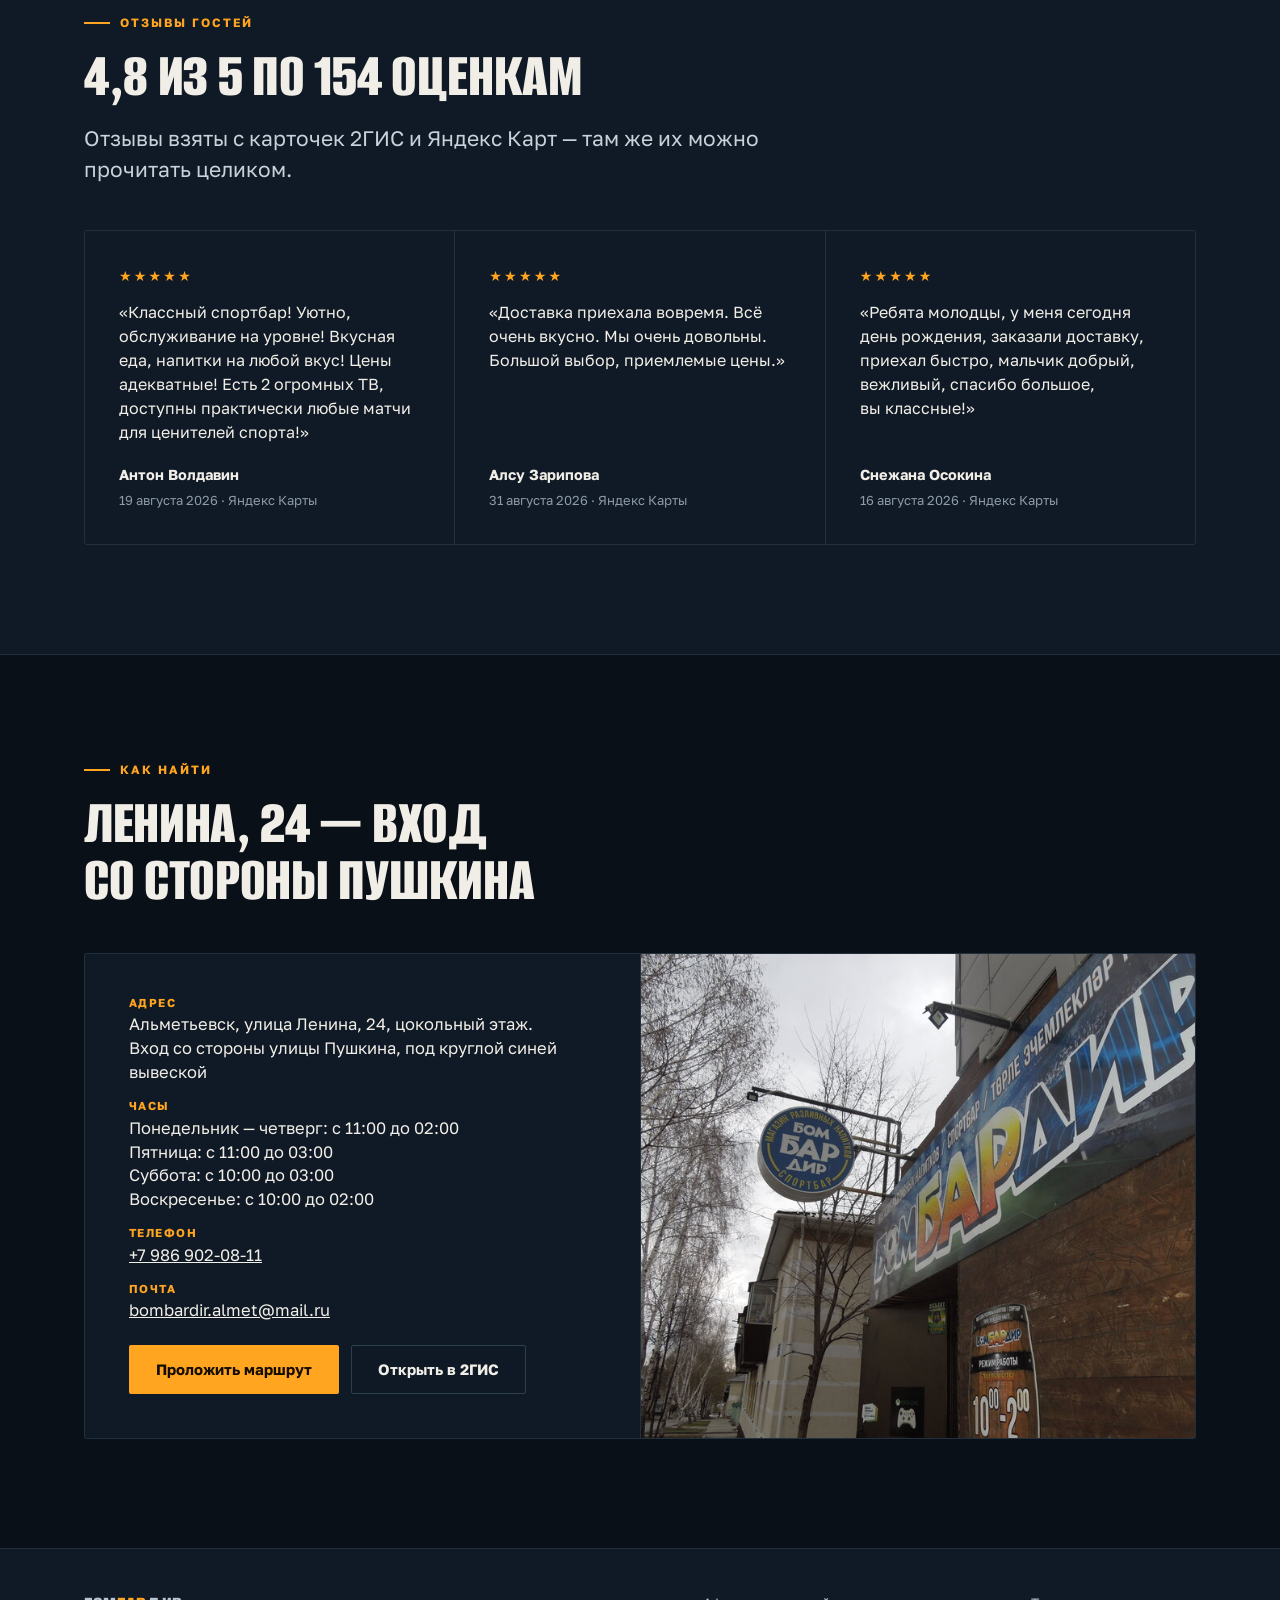
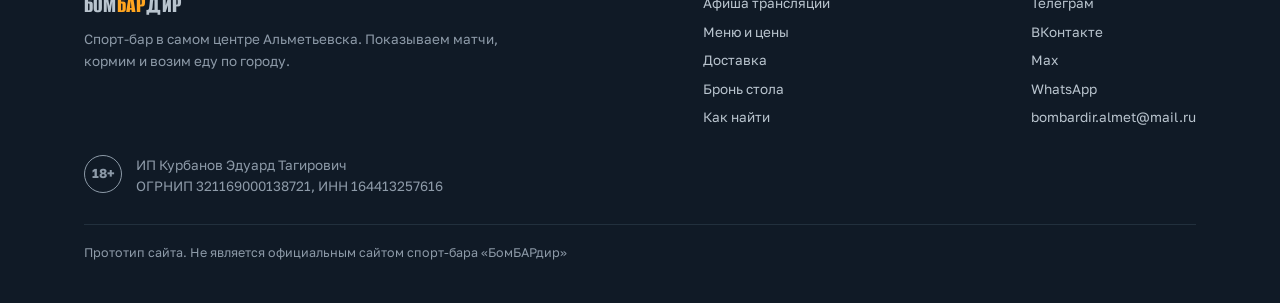
==== commit 3b36ef35: "Первый экран в один вид, фотографии собраны в раздел «Атмосфера» - заголовок, оффер и четыре факта п" ====
--- a/index.html
+++ b/index.html
@@ -39,24 +39,20 @@
   <div class="wrap hero-in">
     <p class="eyebrow">Спорт-бар · Альметьевск · Ленина, 24</p>
     <h1>Матч на&nbsp;большом экране, <em>а&nbsp;не&nbsp;в&nbsp;телефоне</em></h1>
-    <p class="lede">Два экрана, звук матча на&nbsp;весь зал и&nbsp;кухня, которая работает до&nbsp;последнего свистка. Открываемся в&nbsp;11&nbsp;утра&nbsp;— раньше всех баров в&nbsp;городе, так что дневные матчи не&nbsp;пропустите.</p>
+    <p class="lede">Два экрана, звук матча на&nbsp;весь зал и&nbsp;кухня до&nbsp;последнего свистка. Открываемся в&nbsp;11&nbsp;утра&nbsp;— раньше всех баров в&nbsp;городе.</p>
     <div class="hero-cta">
       <a class="btn btn-a" href="book.html">Забронировать стол</a>
       <a class="btn btn-b" href="menu.html">Меню и&nbsp;цены</a>
     </div>
-  </div>
-</section>
-
-<div class="board">
-  <div class="wrap">
-    <div class="board-grid">
-      <div class="board-cell"><b class="num">4,8</b><span>рейтинг в&nbsp;2ГИС по&nbsp;154&nbsp;оценкам, 5,0&nbsp;— на&nbsp;Яндекс&nbsp;Картах</span></div>
-      <div class="board-cell"><b>2026</b><span>«Лучший бар» по&nbsp;версии Премии&nbsp;2ГИС</span></div>
-      <div class="board-cell"><b class="num">390&nbsp;₽</b><span>фирменный бургер «БомБАРдир», 250&nbsp;г</span></div>
-      <div class="board-cell"><b class="num">03:00</b><span>последний заказ в&nbsp;пятницу и&nbsp;субботу</span></div>
-    </div>
-  </div>
-</div>
+
+    <div class="hero-facts">
+      <div><b class="num">4,8</b><span>рейтинг в&nbsp;2ГИС, 154&nbsp;оценки</span></div>
+      <div><b>2026</b><span>«Лучший бар» Премии&nbsp;2ГИС</span></div>
+      <div><b class="num">390&nbsp;₽</b><span>фирменный бургер, 250&nbsp;г</span></div>
+      <div><b class="num">03:00</b><span>доставка в&nbsp;пятницу и&nbsp;субботу</span></div>
+    </div>
+  </div>
+</section>
 
 <section id="afisha">
   <div class="wrap">
@@ -86,13 +82,6 @@
   </div>
 </section>
 
-<div class="strip">
-  <img src="assets/img/ufc.jpg" alt="Гости смотрят бой UFC на большом экране">
-  <img src="assets/img/hall.jpg" alt="Зал бара с экраном и столами вдоль кирпичной стены">
-  <img src="assets/img/jersey.jpg" alt="Хоккейное джерси «Ак Барса» на кирпичной стене">
-  <img src="assets/img/fans.jpg" alt="Двое гостей смотрят футбольный матч на большом экране">
-</div>
-
 <section id="bar">
   <div class="wrap">
     <div class="head">
@@ -134,12 +123,38 @@
   </div>
 </section>
 
-<div class="strip">
-  <img src="assets/img/gamepad.jpg" alt="Гости играют на приставке за столом с закусками">
-  <img src="assets/img/wall.jpg" alt="Стена бара с фотографиями в рамках">
-  <img src="assets/img/watch.jpg" alt="Двое гостей смотрят футбольный матч на экране">
-  <img src="assets/img/sign-night.jpg" alt="Светящаяся вывеска бара вечером">
-</div>
+<section id="atmo" style="background:var(--ink-2);border-block:1px solid var(--line)">
+  <div class="wrap">
+    <div class="head">
+      <p class="eyebrow">Атмосфера</p>
+      <h2>Как это выглядит изнутри</h2>
+      <p class="lede">Снято в&nbsp;обычные вечера, без постановки&nbsp;— чтобы вы&nbsp;понимали, куда идёте.</p>
+    </div>
+
+    <div class="gallery">
+      <figure class="g-wide">
+        <img src="assets/img/ufc.jpg" alt="Гости смотрят бой UFC на большом экране в полумраке зала">
+        <figcaption>Вечер боёв: свет приглушаем, звук выводим на&nbsp;зал</figcaption>
+      </figure>
+      <figure class="g-side">
+        <img src="assets/img/fans.jpg" alt="Двое гостей смотрят футбольный матч на большом экране">
+        <figcaption>Дневной матч&nbsp;— с&nbsp;одиннадцати утра</figcaption>
+      </figure>
+      <figure>
+        <img src="assets/img/hall.jpg" alt="Зал бара с экраном и столами вдоль белой кирпичной стены">
+        <figcaption>Экран видно с&nbsp;любого стола</figcaption>
+      </figure>
+      <figure>
+        <img src="assets/img/gamepad.jpg" alt="Гости играют на приставке за столом с закусками">
+        <figcaption>Между матчами экран занимает приставка</figcaption>
+      </figure>
+      <figure>
+        <img src="assets/img/jersey.jpg" alt="Хоккейное джерси «Ак Барса» на белой кирпичной стене">
+        <figcaption>Джерси «Ак&nbsp;Барса» и&nbsp;полсотни фото в&nbsp;рамках</figcaption>
+      </figure>
+    </div>
+  </div>
+</section>
 
 <section id="delivery">
   <div class="wrap">
--- a/assets/style.css
+++ b/assets/style.css
@@ -17,6 +17,7 @@
 
   --pad: clamp(20px, 5vw, 72px);
   --maxw: 1240px;
+  --chrome: 106px;   /* шапка + строка статуса; уточняется скриптом */
 }
 
 *,*::before,*::after{ box-sizing:border-box }
@@ -39,7 +40,7 @@
 
 h1,h2,h3{ font-family:var(--d); font-weight:800; text-transform:uppercase;
   letter-spacing:-.005em; line-height:.9; text-wrap:balance; margin:0 }
-h1{ font-size:clamp(46px,10vw,116px) }
+h1{ font-size:clamp(34px,6.2vw,74px) }
 h2{ font-size:clamp(32px,5.6vw,64px) }
 h3{ font-size:clamp(21px,2.8vw,28px); line-height:1 }
 p{ margin:0 }
@@ -116,7 +117,8 @@
 .btn-b:hover{ border-color:var(--amber); color:var(--amber) }
 
 /* ─────────── герой ─────────── */
-.hero{ position:relative; isolation:isolate; overflow:hidden }
+/* герой — единственная секция без общих отступов: высоту задаёт .hero-in */
+.hero{ position:relative; isolation:isolate; overflow:hidden; padding-block:0 }
 .hero-bg{ position:absolute; inset:0; z-index:-2; width:100%; height:100%; object-fit:cover;
   object-position:50% 40% }
 .hero::after{
@@ -125,29 +127,40 @@
     linear-gradient(102deg, var(--ink) 4%, rgba(10,16,24,.88) 44%, rgba(10,16,24,.34) 100%),
     linear-gradient(to top, var(--ink) 2%, transparent 40%);
 }
-.hero-in{ padding-block:clamp(60px,12vh,124px) clamp(48px,9vh,96px); min-height:min(82vh,720px);
-  display:flex; flex-direction:column; justify-content:flex-end; gap:24px }
-.hero h1{ max-width:14ch }
+/* герой держим ровно в один экран. Высоту шапки со строкой статуса подставляет
+   скрипт в --chrome: на узком экране строка статуса переносится и занимает больше,
+   поэтому константу сюда забивать нельзя. Значение ниже — запасное. */
+.hero-in{
+  min-height:calc(100vh - var(--chrome)); min-height:calc(100svh - var(--chrome));
+  padding-block:clamp(28px,5vh,64px) clamp(20px,3vh,36px);
+  display:flex; flex-direction:column; justify-content:flex-end; gap:clamp(12px,1.8vh,20px);
+}
+.hero h1{ max-width:21ch; font-size:clamp(32px,5.2vw,64px) }
 .hero h1 em{ font-style:normal; color:var(--amber) }
-.hero-cta{ display:flex; gap:12px; flex-wrap:wrap; margin-top:6px }
+.hero .lede{ max-width:54ch; font-size:clamp(15.5px,1.6vw,19px) }
+.hero-cta{ display:flex; gap:12px; flex-wrap:wrap; margin-top:2px }
+
+/* факты — нижняя полка того же экрана, а не отдельный блок */
+.hero-facts{
+  display:grid; grid-template-columns:repeat(4,1fr);
+  margin-top:clamp(8px,1.6vh,20px); border-top:1px solid var(--line-2);
+}
+.hero-facts div{ padding:clamp(12px,1.8vh,20px) clamp(12px,1.4vw,22px) 0; border-left:1px solid var(--line-2) }
+.hero-facts div:first-child{ border-left:0; padding-left:0 }
+.hero-facts b{
+  display:block; font-family:var(--d); font-weight:800; line-height:.88;
+  font-size:clamp(25px,3vw,40px); color:var(--amber); font-variant-numeric:tabular-nums;
+}
+.hero-facts span{ display:block; margin-top:6px; font-size:12.5px; line-height:1.3; color:var(--muted) }
+@media (max-width:640px){
+  .hero-facts{ grid-template-columns:repeat(2,1fr) }
+  .hero-facts div:nth-child(3){ border-left:0; padding-left:0 }
+  .hero-facts div:nth-child(n+3){ margin-top:clamp(12px,2vh,18px); border-top:1px solid var(--line) }
+}
 
 /* компактный герой внутренних страниц */
 .phead{ border-bottom:1px solid var(--line); background:var(--ink-2) }
 .phead-in{ padding-block:clamp(44px,7vw,84px); display:flex; flex-direction:column; gap:20px }
-
-/* ─────────── табло с цифрами ─────────── */
-.board{ border-block:1px solid var(--line); background:var(--ink-2) }
-.board-grid{ display:grid; grid-template-columns:repeat(4,1fr) }
-.board-cell{ padding:26px 20px 24px; border-left:1px solid var(--line) }
-.board-cell:first-child{ border-left:0 }
-.board-cell b{ display:block; font-family:var(--d); font-weight:800; font-size:clamp(36px,4.6vw,56px);
-  line-height:.86; color:var(--amber); font-variant-numeric:tabular-nums }
-.board-cell span{ display:block; margin-top:9px; font-size:13.5px; line-height:1.35; color:var(--muted) }
-@media (max-width:760px){
-  .board-grid{ grid-template-columns:repeat(2,1fr) }
-  .board-cell:nth-child(3){ border-left:0 }
-  .board-cell:nth-child(n+3){ border-top:1px solid var(--line) }
-}
 
 /* ─────────── секции ─────────── */
 section{ padding-block:clamp(56px,8.5vw,110px) }
@@ -185,17 +198,41 @@
 .feat p{ color:var(--muted); font-size:15.5px; line-height:1.5 }
 .feat .tag{ font:700 11.5px/1 var(--t); letter-spacing:.13em; text-transform:uppercase; color:var(--amber) }
 
-/* фотополоса — держим в ширине контента, иначе на широком экране кадры
-   раздуваются во всю страницу и четыре снимка читаются как каша */
-.strip{
-  display:grid; grid-template-columns:repeat(4,1fr); gap:clamp(8px,1vw,14px);
-  width:100%; max-width:var(--maxw); margin-inline:auto; padding-inline:var(--pad);
-}
-.strip img{
+/* ─────────── галерея ───────────
+   Раньше фотографии шли отдельной полосой между секциями и висели ни к чему.
+   Теперь у них есть свой раздел, разнокалиберная сетка и подписи: подпись
+   и привязывает кадр к смыслу. Пропорции первого ряда подобраны так, чтобы
+   широкий и боковой кадр были одной высоты: 4 колонки / 16:9 = 2 колонки / 8:9. */
+.gallery{ display:grid; grid-template-columns:repeat(6,1fr); gap:clamp(12px,1.4vw,22px) }
+.gallery figure{ margin:0; display:flex; flex-direction:column; gap:11px }
+.gallery img{
   width:100%; aspect-ratio:3/2; object-fit:cover; border-radius:3px;
-  border:1px solid var(--line); filter:saturate(.9);
-}
-@media (max-width:760px){ .strip{ grid-template-columns:repeat(2,1fr) } }
+  border:1px solid var(--line-2); filter:saturate(.92);
+}
+.gallery figcaption{ font-size:13.5px; line-height:1.4; color:var(--muted); padding-left:13px;
+  border-left:2px solid var(--amber) }
+.gallery figure:not(.g-wide):not(.g-side){ grid-column:span 2 }
+.g-wide{ grid-column:span 4 }
+.g-wide img{ aspect-ratio:16/9 }
+.g-side{ grid-column:span 2 }
+.g-side img{ aspect-ratio:8/9 }
+
+/* Селекторы ниже повторяют форму базовых — иначе :not() из основного блока
+   перебивает их по специфичности и на узком экране остаются широкие ячейки. */
+@media (max-width:900px){
+  .gallery{ grid-template-columns:repeat(4,1fr) }
+  .gallery figure:not(.g-wide):not(.g-side){ grid-column:span 2 }
+  .gallery figure.g-wide{ grid-column:span 4 }
+  .gallery figure.g-wide img{ aspect-ratio:16/9 }
+  .gallery figure.g-side{ grid-column:span 2 }
+  .gallery figure.g-side img{ aspect-ratio:3/2 }
+}
+@media (max-width:560px){
+  .gallery{ grid-template-columns:1fr }
+  .gallery figure:not(.g-wide):not(.g-side){ grid-column:span 1 }
+  .gallery figure.g-wide, .gallery figure.g-side{ grid-column:span 1 }
+  .gallery figure img{ aspect-ratio:3/2 }
+}
 
 /* ─────────── меню ─────────── */
 .filters{ display:flex; gap:8px; flex-wrap:wrap; margin-bottom:14px }
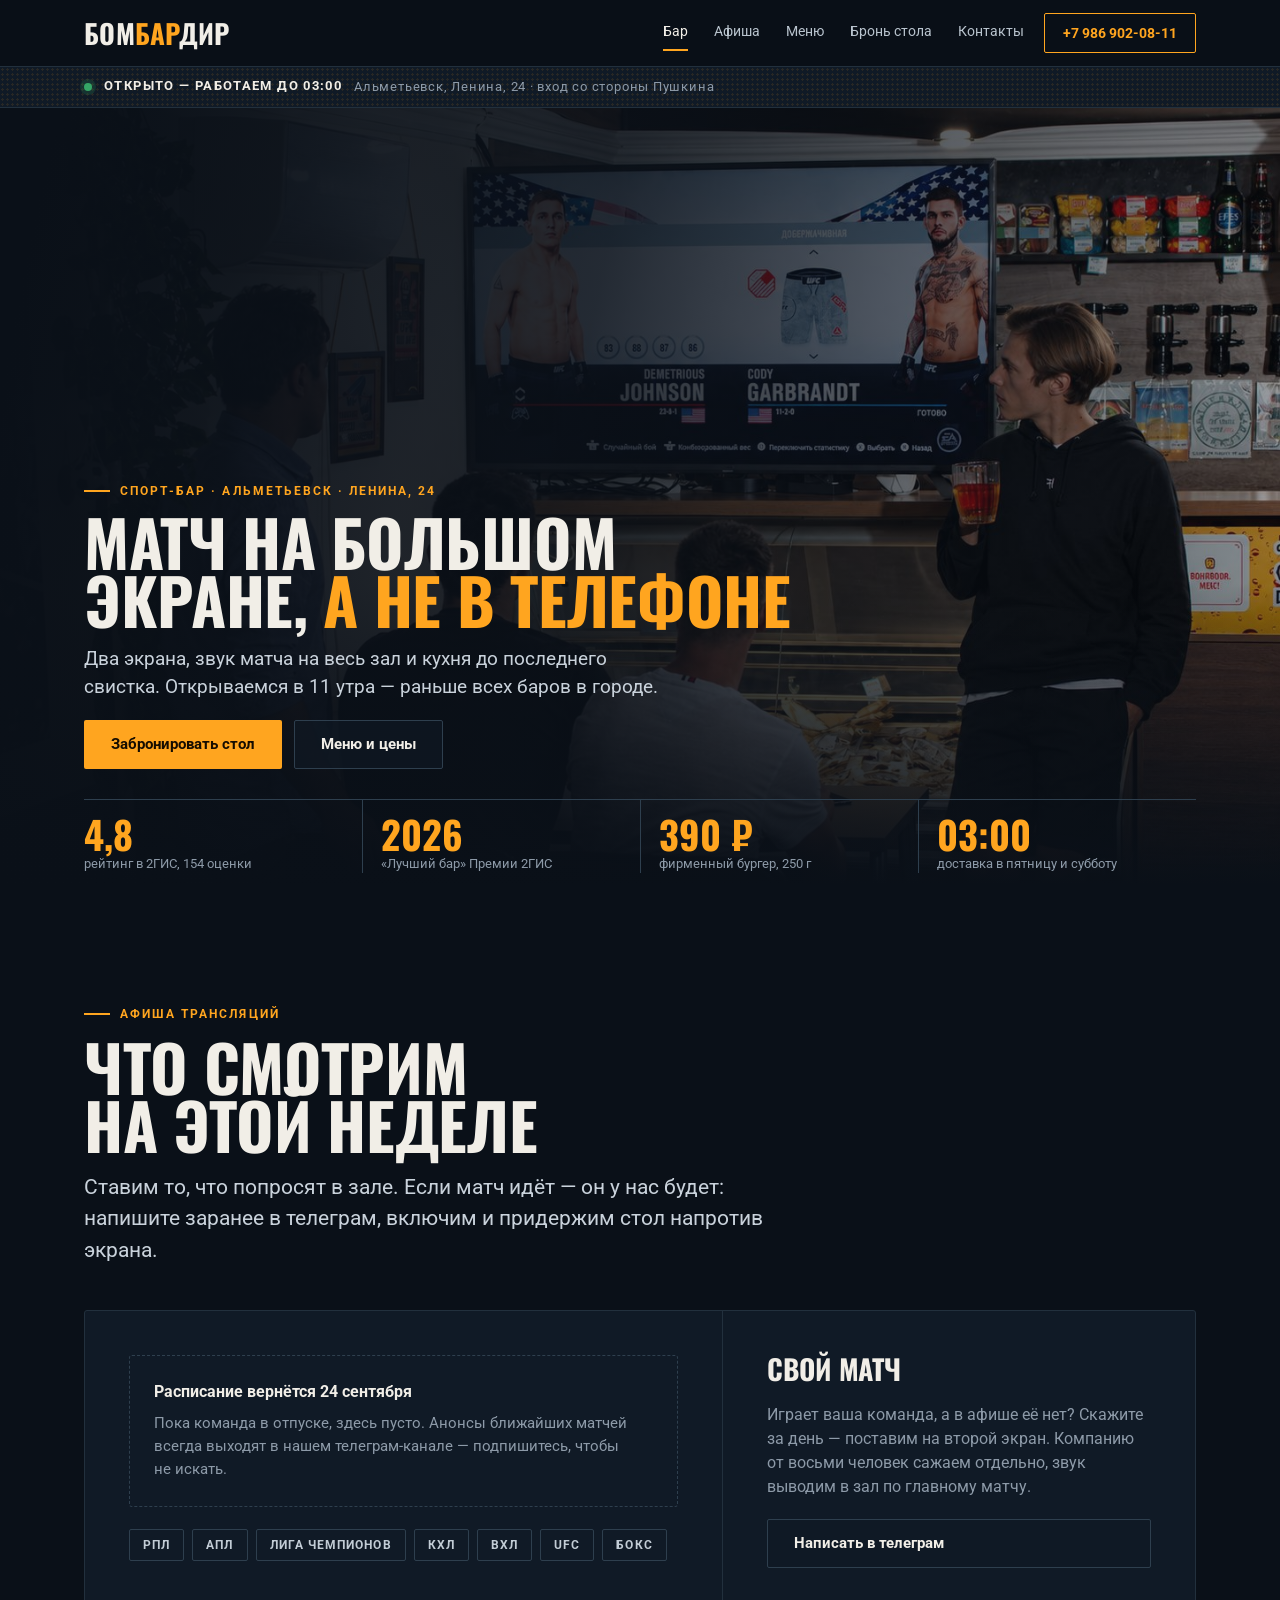
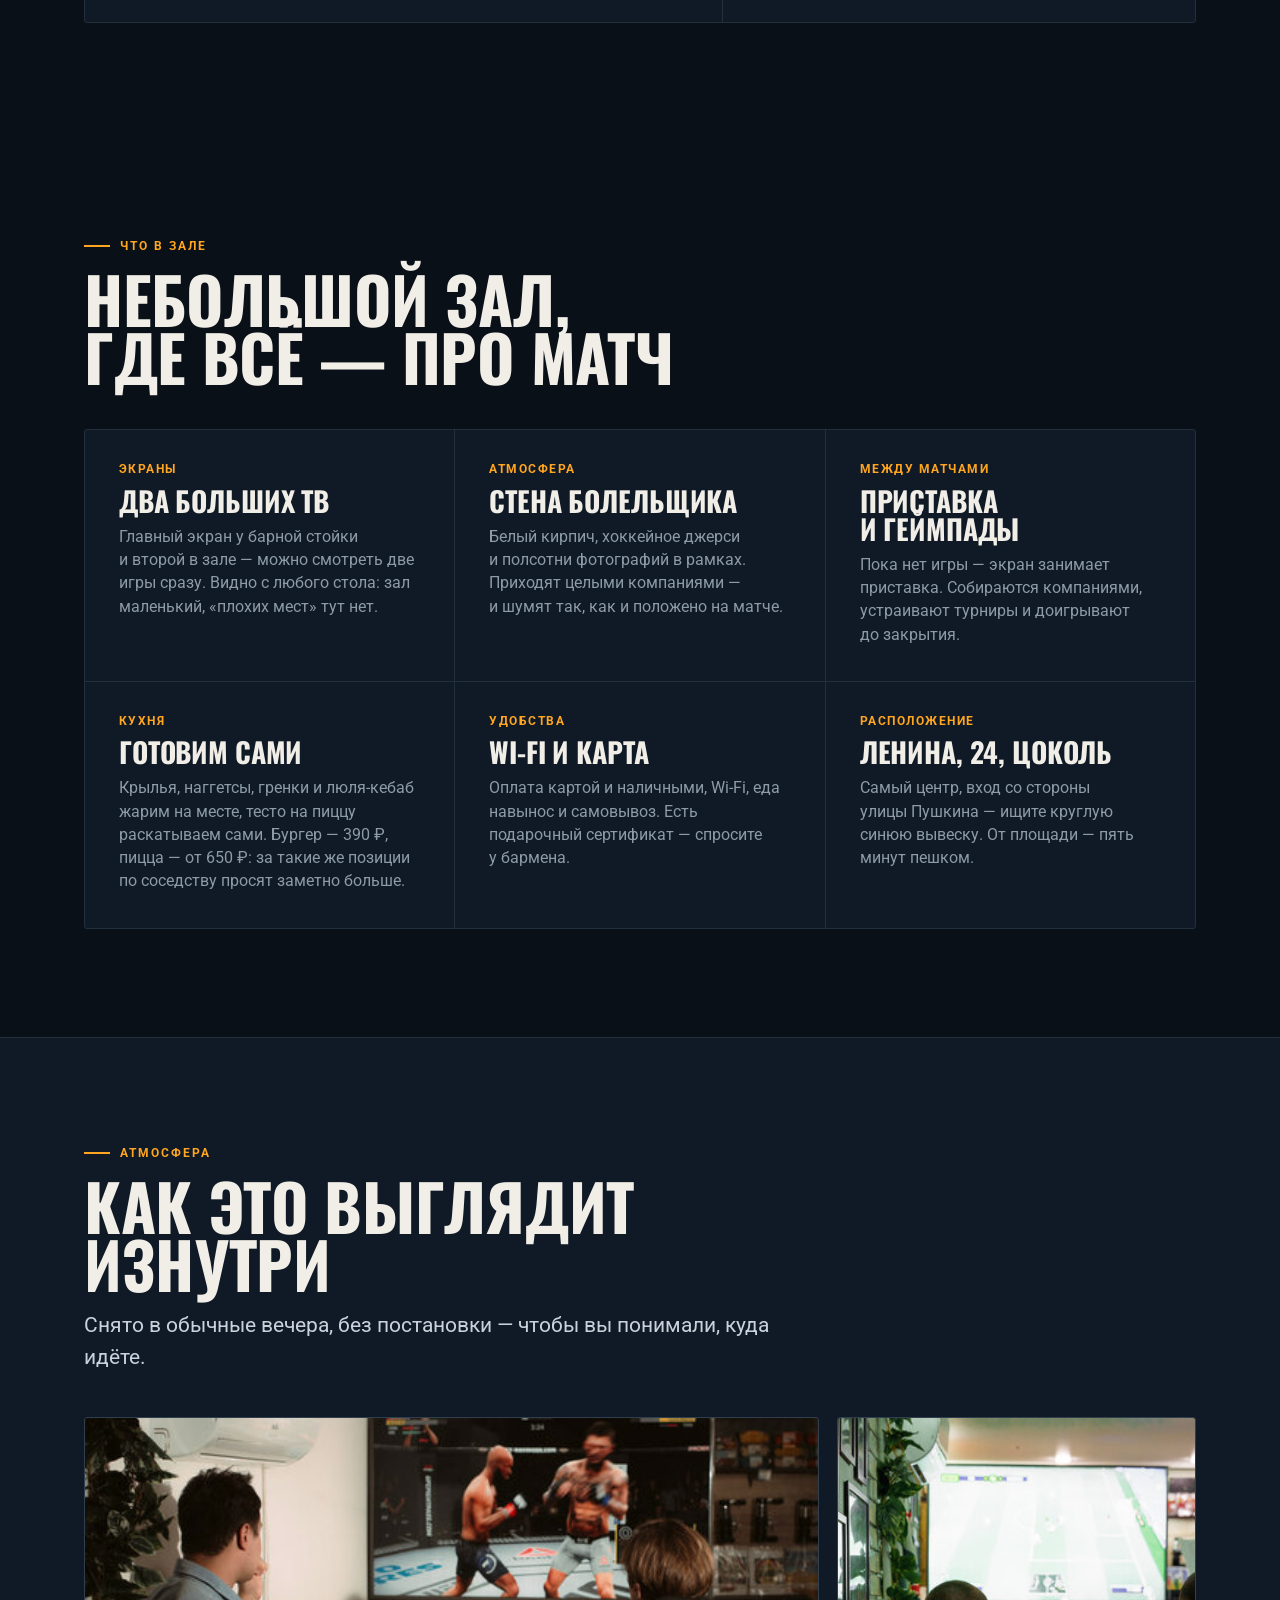
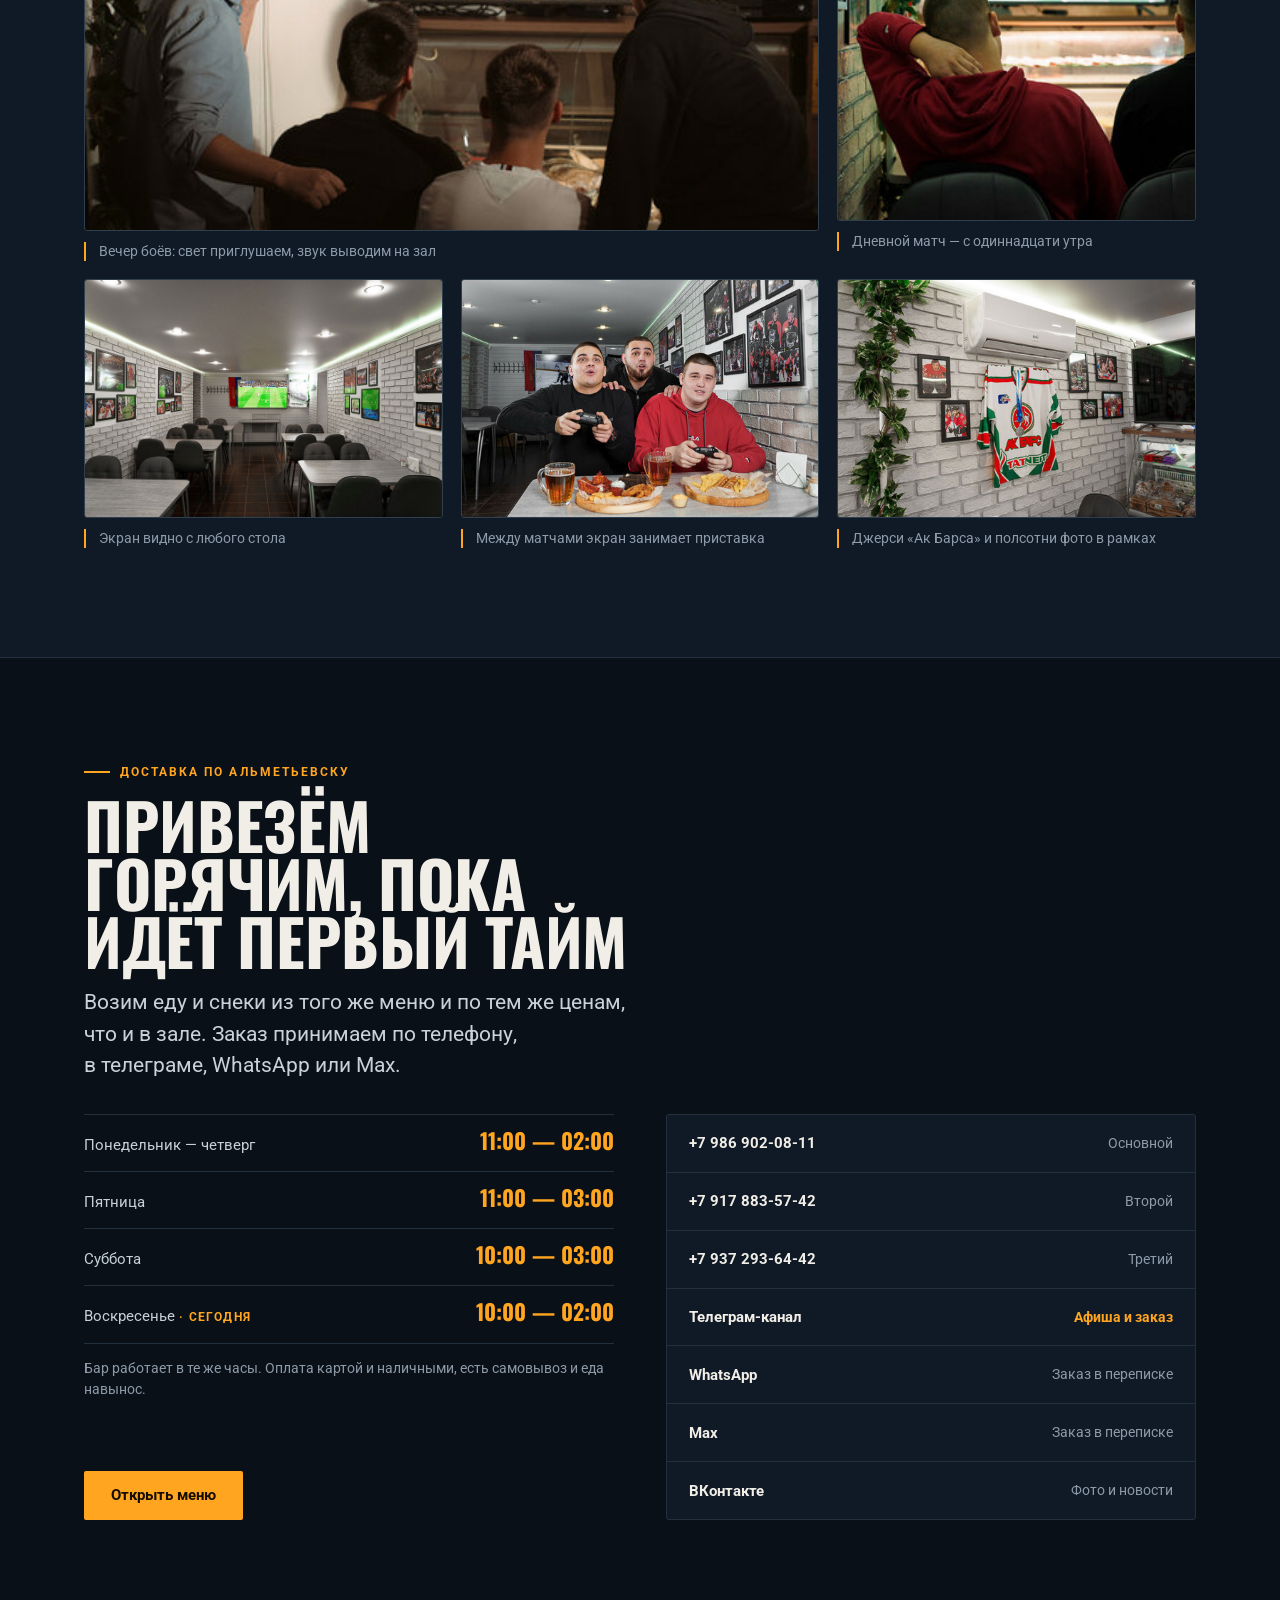
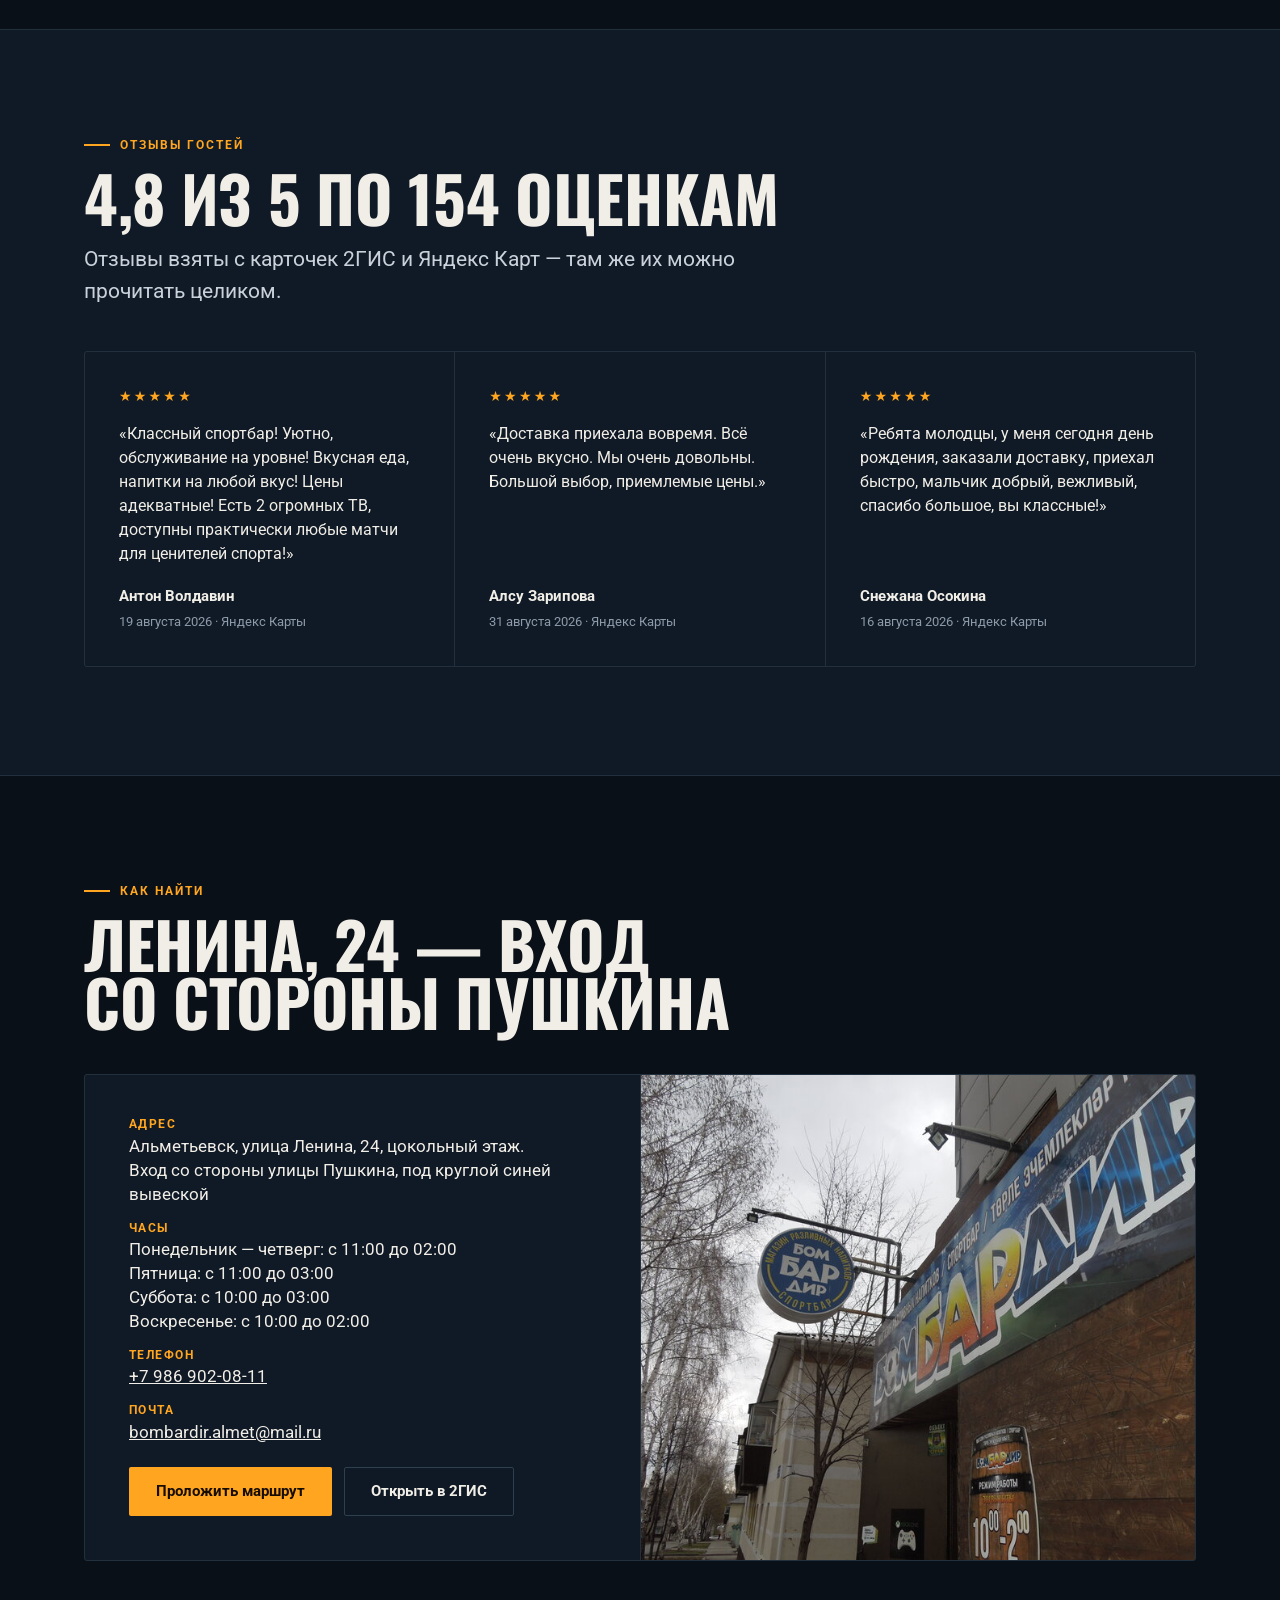
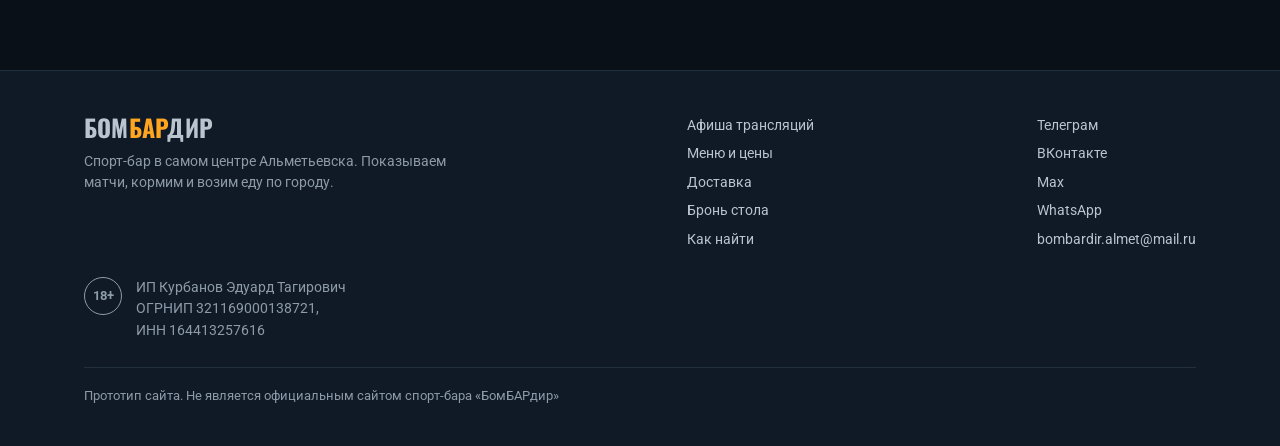
==== commit 6cdaca3c: "Шрифты Oswald и Roboto, симметричные сетки, висячие предлоги - шрифты заменены на футбольную пару: O" ====
--- a/index.html
+++ b/index.html
@@ -32,8 +32,7 @@
     <span id="statusText">Бар в&nbsp;отпуске&nbsp;— открываемся 24&nbsp;сентября</span>
     <span class="led-sub" id="statusSub">Альметьевск, Ленина, 24&nbsp;· вход со&nbsp;стороны Пушкина</span>
   </div>
-</div>
-<main>
+</div><main>
 <section class="hero">
   <img class="hero-bg" src="assets/img/hero.jpg" alt="" aria-hidden="true">
   <div class="wrap hero-in">
@@ -59,7 +58,7 @@
     <div class="head">
       <p class="eyebrow">Афиша трансляций</p>
       <h2>Что смотрим на&nbsp;этой неделе</h2>
-      <p class="lede">Ставим то, что попросят в&nbsp;зале. Если матч идёт&nbsp;— он&nbsp;у&nbsp;нас будет: напишите заранее в&nbsp;телеграм, включим и&nbsp;придержим стол напротив экрана.</p>
+      <p class="lede">Ставим то, что&nbsp;попросят в&nbsp;зале. Если матч идёт&nbsp;— он&nbsp;у&nbsp;нас будет: напишите заранее в&nbsp;телеграм, включим и&nbsp;придержим стол напротив экрана.</p>
     </div>
 
     <div class="slate">
@@ -86,7 +85,7 @@
   <div class="wrap">
     <div class="head">
       <p class="eyebrow">Что в&nbsp;зале</p>
-      <h2>Небольшой зал, где всё&nbsp;— про матч</h2>
+      <h2>Небольшой зал, где всё&nbsp;— про&nbsp;матч</h2>
     </div>
     <div class="feats">
       <div class="feat">
@@ -97,7 +96,7 @@
       <div class="feat">
         <span class="tag">Атмосфера</span>
         <h3>Стена болельщика</h3>
-        <p>Белый кирпич, хоккейное джерси и&nbsp;полсотни фотографий в&nbsp;рамках. Приходят целыми компаниями&nbsp;— и&nbsp;шумят так, как и&nbsp;положено на&nbsp;матче.</p>
+        <p>Белый кирпич, хоккейное джерси и&nbsp;полсотни фотографий в&nbsp;рамках. Приходят целыми компаниями&nbsp;— и&nbsp;шумят так, как&nbsp;и&nbsp;положено на&nbsp;матче.</p>
       </div>
       <div class="feat">
         <span class="tag">Между матчами</span>
@@ -128,7 +127,7 @@
     <div class="head">
       <p class="eyebrow">Атмосфера</p>
       <h2>Как это выглядит изнутри</h2>
-      <p class="lede">Снято в&nbsp;обычные вечера, без постановки&nbsp;— чтобы вы&nbsp;понимали, куда идёте.</p>
+      <p class="lede">Снято в&nbsp;обычные вечера, без&nbsp;постановки&nbsp;— чтобы вы&nbsp;понимали, куда идёте.</p>
     </div>
 
     <div class="gallery">
@@ -161,11 +160,11 @@
     <div class="head">
       <p class="eyebrow">Доставка по&nbsp;Альметьевску</p>
       <h2>Привезём горячим, пока идёт первый тайм</h2>
-      <p class="lede">Возим еду и&nbsp;снеки из&nbsp;того&nbsp;же меню и&nbsp;по&nbsp;тем&nbsp;же ценам, что и&nbsp;в&nbsp;зале. Заказ принимаем по&nbsp;телефону, в&nbsp;телеграме, WhatsApp или Max.</p>
+      <p class="lede">Возим еду и&nbsp;снеки из&nbsp;того&nbsp;же меню и&nbsp;по&nbsp;тем&nbsp;же ценам, что&nbsp;и&nbsp;в&nbsp;зале. Заказ принимаем по&nbsp;телефону, в&nbsp;телеграме, WhatsApp или&nbsp;Max.</p>
     </div>
 
     <div class="two">
-      <div>
+      <div class="del-left">
         <ul class="hours" id="hours">
           <li data-d="1"><span class="d">Понедельник&nbsp;— четверг</span><span class="h num">11:00&nbsp;— 02:00</span></li>
           <li data-d="5"><span class="d">Пятница</span><span class="h num">11:00&nbsp;— 03:00</span></li>
@@ -173,7 +172,7 @@
           <li data-d="0"><span class="d">Воскресенье</span><span class="h num">10:00&nbsp;— 02:00</span></li>
         </ul>
         <p class="menu-note">Бар работает в&nbsp;те&nbsp;же часы. Оплата картой и&nbsp;наличными, есть самовывоз и&nbsp;еда навынос.</p>
-        <div style="margin-top:24px"><a class="btn btn-a" href="menu.html">Открыть меню</a></div>
+        <div class="del-cta"><a class="btn btn-a" href="menu.html">Открыть меню</a></div>
       </div>
 
       <div class="chan">
@@ -199,7 +198,7 @@
     <div class="quotes">
       <div class="q">
         <span class="stars" aria-label="Пять из пяти">★★★★★</span>
-        <p>«Классный спортбар! Уютно, обслуживание на&nbsp;уровне! Вкусная еда, напитки на&nbsp;любой вкус! Цены адекватные! Есть 2&nbsp;огромных ТВ, доступны практически любые матчи для ценителей спорта!»</p>
+        <p>«Классный спортбар! Уютно, обслуживание на&nbsp;уровне! Вкусная еда, напитки на&nbsp;любой вкус! Цены адекватные! Есть 2&nbsp;огромных ТВ, доступны практически любые матчи для&nbsp;ценителей спорта!»</p>
         <footer><b>Антон Волдавин</b>19&nbsp;августа 2026&nbsp;· Яндекс&nbsp;Карты</footer>
       </div>
       <div class="q">
@@ -225,7 +224,7 @@
     <div class="find">
       <div class="find-txt">
         <ul class="addr">
-          <li><span class="k">Адрес</span><span class="v">Альметьевск, улица&nbsp;Ленина, 24, цокольный этаж.<br>Вход со&nbsp;стороны улицы&nbsp;Пушкина, под круглой синей вывеской</span></li>
+          <li><span class="k">Адрес</span><span class="v">Альметьевск, улица&nbsp;Ленина, 24, цокольный этаж.<br>Вход со&nbsp;стороны улицы&nbsp;Пушкина, под&nbsp;круглой синей вывеской</span></li>
           <li><span class="k">Часы</span><span class="v">Понедельник&nbsp;— четверг: с&nbsp;11:00 до&nbsp;02:00<br>Пятница: с&nbsp;11:00 до&nbsp;03:00<br>Суббота: с&nbsp;10:00 до&nbsp;03:00<br>Воскресенье: с&nbsp;10:00 до&nbsp;02:00</span></li>
           <li><span class="k">Телефон</span><span class="v"><a href="tel:+79869020811">+7&nbsp;986&nbsp;902-08-11</a></span></li>
           <li><span class="k">Почта</span><span class="v"><a href="mailto:bombardir.almet@mail.ru">bombardir.almet@mail.ru</a></span></li>
@@ -239,8 +238,7 @@
     </div>
   </div>
 </section>
-</main>
-<footer class="site">
+</main><footer class="site">
   <div class="wrap foot">
     <div style="max-width:38ch;display:flex;flex-direction:column;gap:12px">
       <a class="mark" href="index.html" style="font-size:24px"><span>Бом</span><b>БАР</b><span>дир</span></a>
@@ -269,7 +267,6 @@
       <p style="font-size:12.5px">Прототип сайта. Не&nbsp;является официальным сайтом спорт-бара «БомБАРдир»</p>
     </div>
   </div>
-</footer>
-<script src="assets/app.js"></script>
+</footer><script src="assets/app.js"></script>
 </body>
 </html>
--- a/assets/fonts.css
+++ b/assets/fonts.css
@@ -1,7 +1,10 @@
-/* Alumni Sans (OFL) + Golos Text (OFL), подмножества latin/latin-ext/cyrillic, вшиты как data URI */
-@font-face{font-family:"Alumni Sans";font-style:normal;font-weight:800;font-display:swap;src:url([data-uri]) format("woff2");unicode-range:U+0301, U+0400-045F, U+0490-0491, U+04B0-04B1, U+2116}
-@font-face{font-family:"Alumni Sans";font-style:normal;font-weight:800;font-display:swap;src:url([data-uri]) format("woff2");unicode-range:U+0100-02BA, U+02BD-02C5, U+02C7-02CC, U+02CE-02D7, U+02DD-02FF, U+0304, U+0308, U+0329, U+1D00-1DBF, U+1E00-1E9F, U+1EF2-1EFF, U+2020, U+20A0-20AB, U+20AD-20C0, U+2113, U+2C60-2C7F, U+A720-A7FF}
-@font-face{font-family:"Alumni Sans";font-style:normal;font-weight:800;font-display:swap;src:url([data-uri]) format("woff2");unicode-range:U+0000-00FF, U+0131, U+0152-0153, U+02BB-02BC, U+02C6, U+02DA, U+02DC, U+0304, U+0308, U+0329, U+2000-206F, U+20AC, U+2122, U+2191, U+2193, U+2212, U+2215, U+FEFF, U+FFFD}
-@font-face{font-family:"Golos Text";font-style:normal;font-weight:400 900;font-display:swap;src:url([data-uri]) format("woff2");unicode-range:U+0301, U+0400-045F, U+0490-0491, U+04B0-04B1, U+2116}
-@font-face{font-family:"Golos Text";font-style:normal;font-weight:400 900;font-display:swap;src:url([data-uri]) format("woff2");unicode-range:U+0100-02BA, U+02BD-02C5, U+02C7-02CC, U+02CE-02D7, U+02DD-02FF, U+0304, U+0308, U+0329, U+1D00-1DBF, U+1E00-1E9F, U+1EF2-1EFF, U+2020, U+20A0-20AB, U+20AD-20C0, U+2113, U+2C60-2C7F, U+A720-A7FF}
-@font-face{font-family:"Golos Text";font-style:normal;font-weight:400 900;font-display:swap;src:url([data-uri]) format("woff2");unicode-range:U+0000-00FF, U+0131, U+0152-0153, U+02BB-02BC, U+02C6, U+02DA, U+02DC, U+0304, U+0308, U+0329, U+2000-206F, U+20AC, U+2122, U+2191, U+2193, U+2212, U+2215, U+FEFF, U+FFFD}
+/* Oswald 700 и Roboto 400/700 (OFL), подмножества latin/latin-ext/cyrillic, вшиты как data URI */
+@font-face{font-family:"Oswald";font-style:normal;font-weight:700;font-display:swap;src:url([data-uri]) format("woff2");unicode-range:U+0301, U+0400-045F, U+0490-0491, U+04B0-04B1, U+2116}
+@font-face{font-family:"Oswald";font-style:normal;font-weight:700;font-display:swap;src:url([data-uri]) format("woff2");unicode-range:U+0100-02BA, U+02BD-02C5, U+02C7-02CC, U+02CE-02D7, U+02DD-02FF, U+0304, U+0308, U+0329, U+1D00-1DBF, U+1E00-1E9F, U+1EF2-1EFF, U+2020, U+20A0-20AB, U+20AD-20C0, U+2113, U+2C60-2C7F, U+A720-A7FF}
+@font-face{font-family:"Oswald";font-style:normal;font-weight:700;font-display:swap;src:url([data-uri]) format("woff2");unicode-range:U+0000-00FF, U+0131, U+0152-0153, U+02BB-02BC, U+02C6, U+02DA, U+02DC, U+0304, U+0308, U+0329, U+2000-206F, U+20AC, U+2122, U+2191, U+2193, U+2212, U+2215, U+FEFF, U+FFFD}
+@font-face{font-family:"Roboto";font-style:normal;font-weight:400;font-display:swap;src:url([data-uri]) format("woff2");unicode-range:U+0301, U+0400-045F, U+0490-0491, U+04B0-04B1, U+2116}
+@font-face{font-family:"Roboto";font-style:normal;font-weight:400;font-display:swap;src:url([data-uri]) format("woff2");unicode-range:U+0100-02BA, U+02BD-02C5, U+02C7-02CC, U+02CE-02D7, U+02DD-02FF, U+0304, U+0308, U+0329, U+1D00-1DBF, U+1E00-1E9F, U+1EF2-1EFF, U+2020, U+20A0-20AB, U+20AD-20C0, U+2113, U+2C60-2C7F, U+A720-A7FF}
+@font-face{font-family:"Roboto";font-style:normal;font-weight:400;font-display:swap;src:url([data-uri]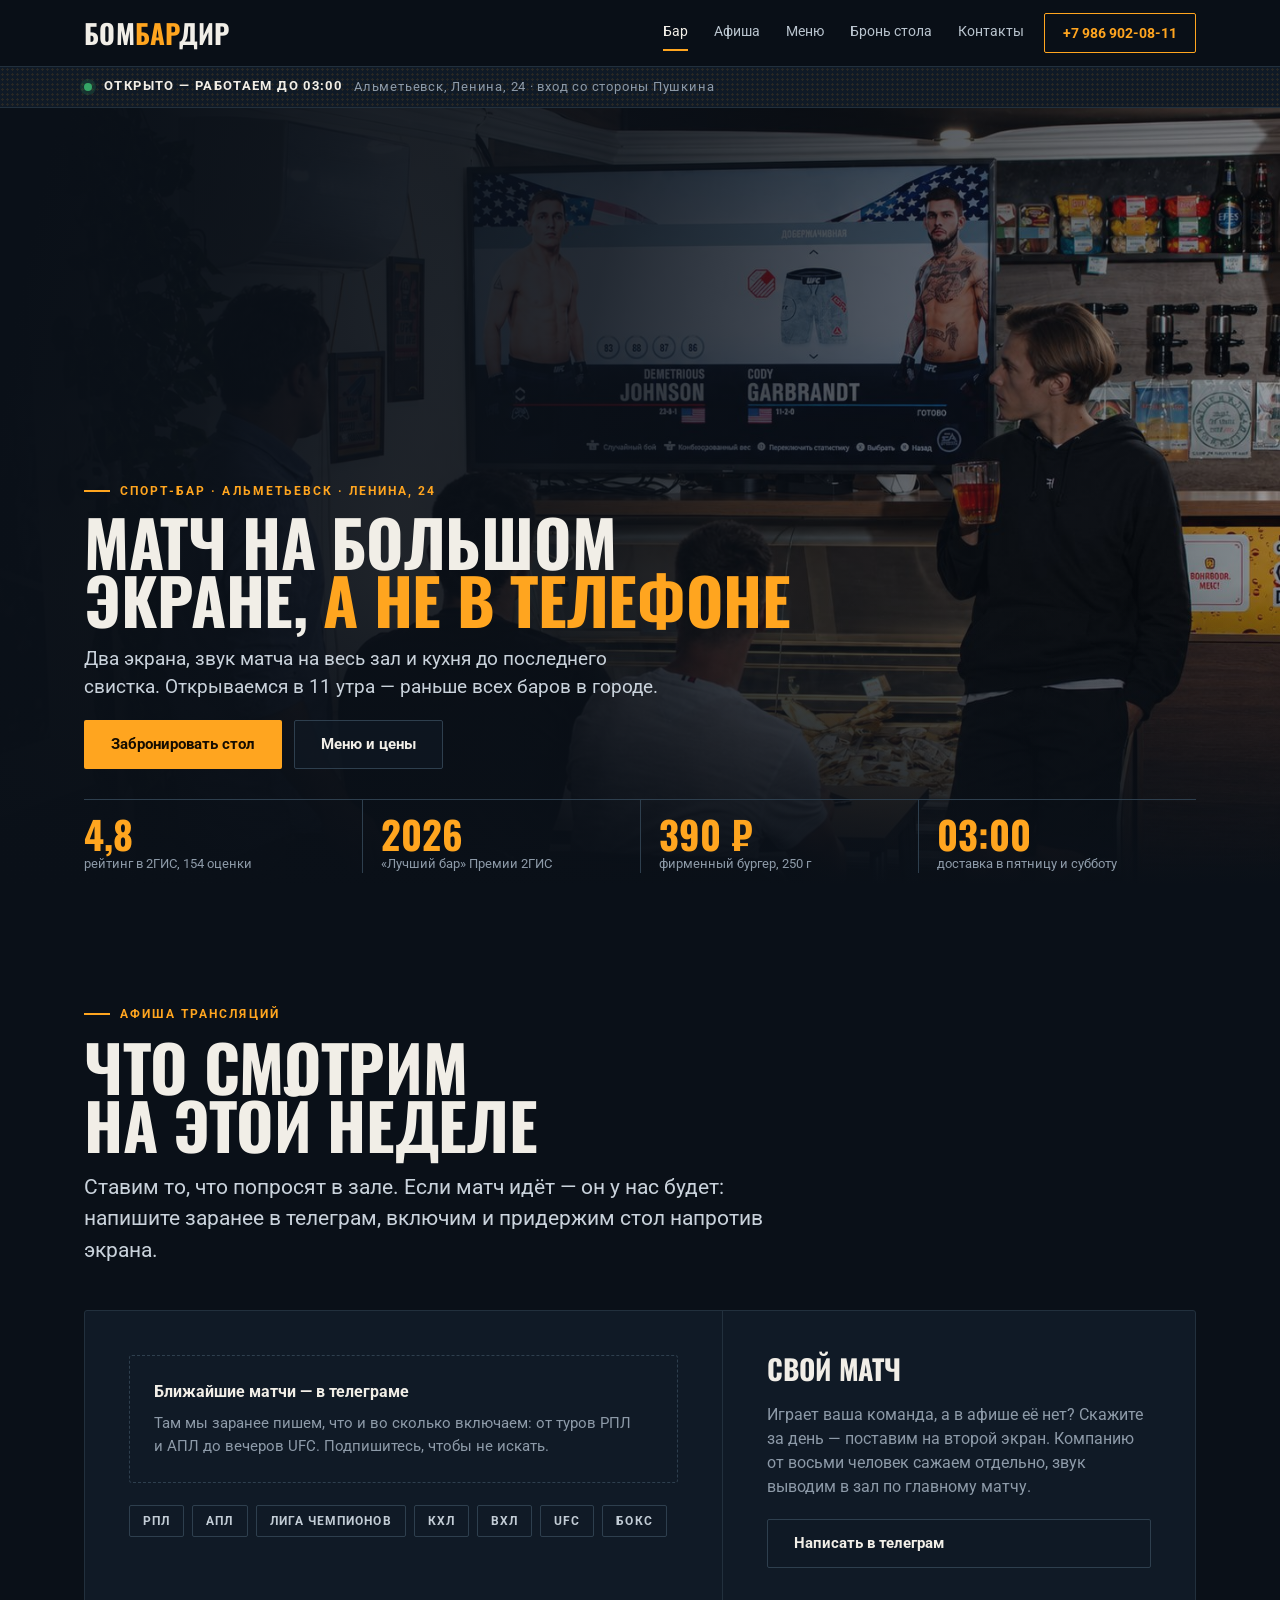
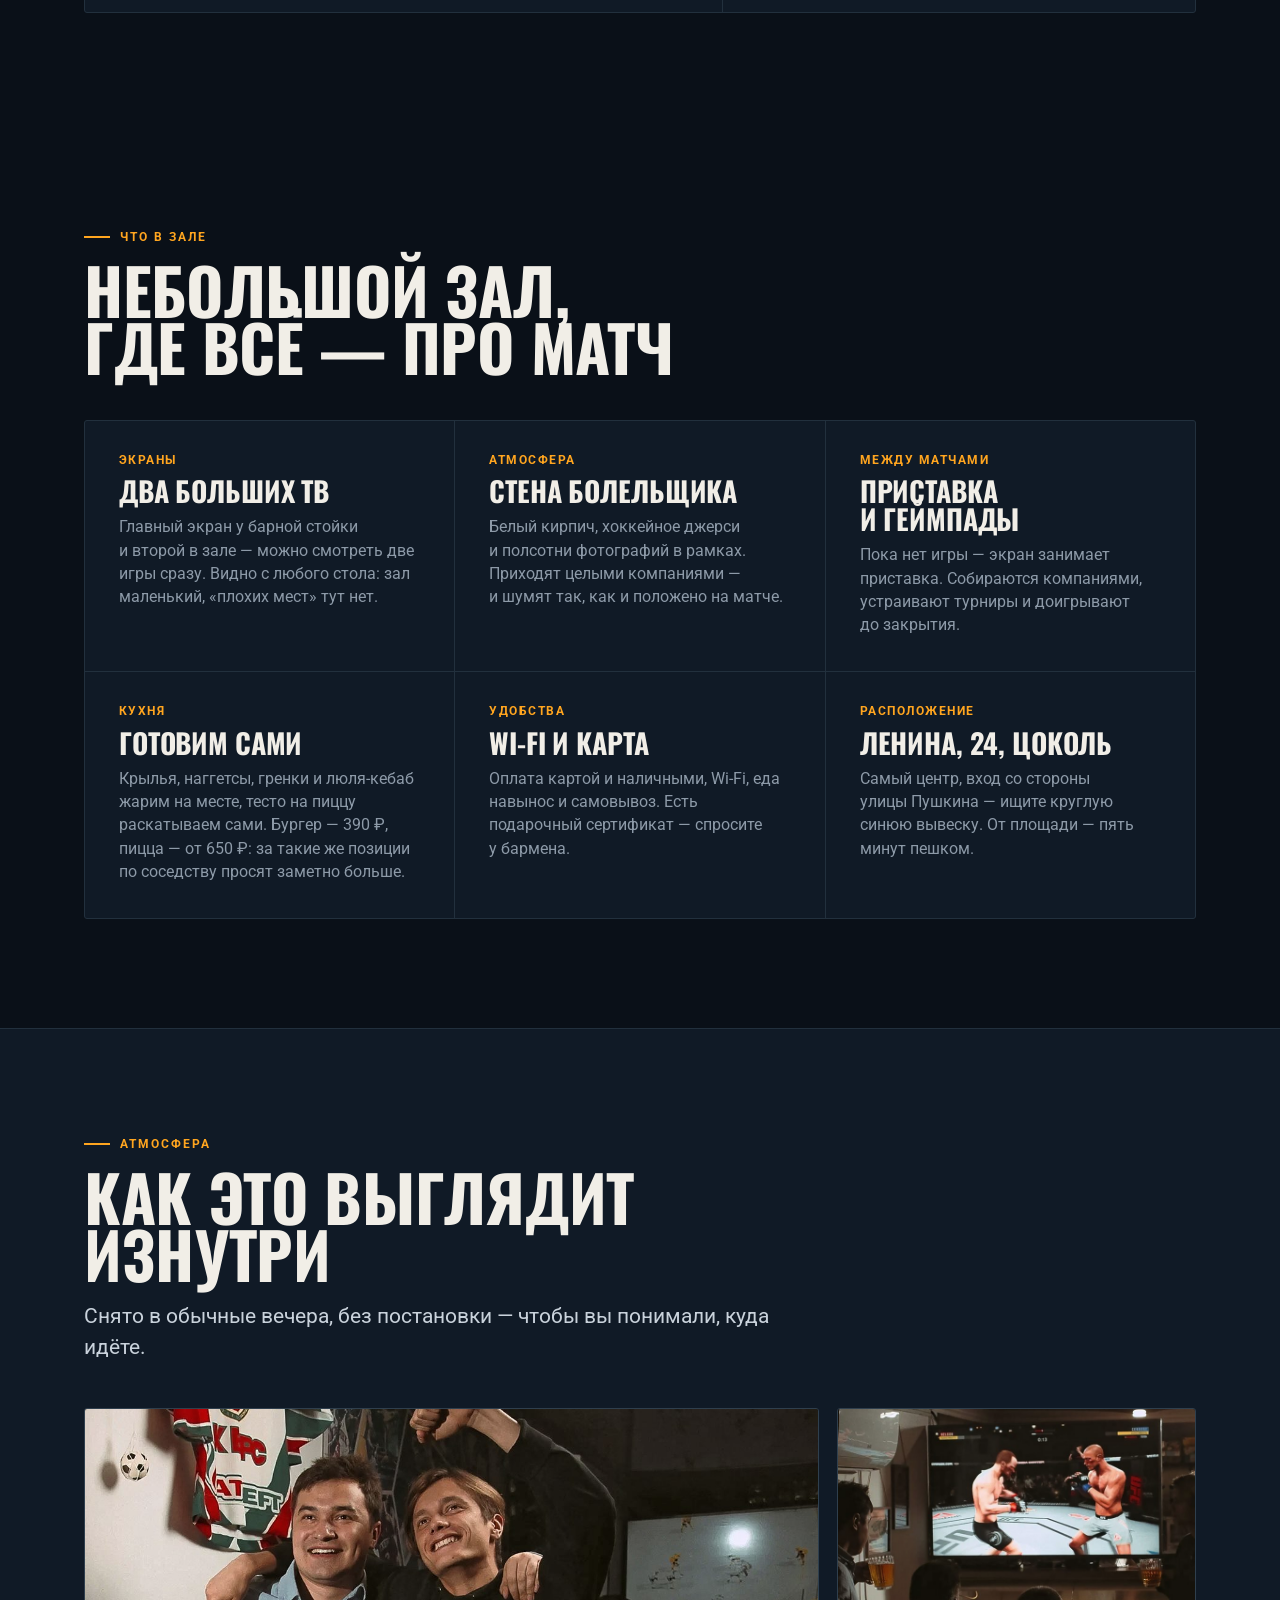
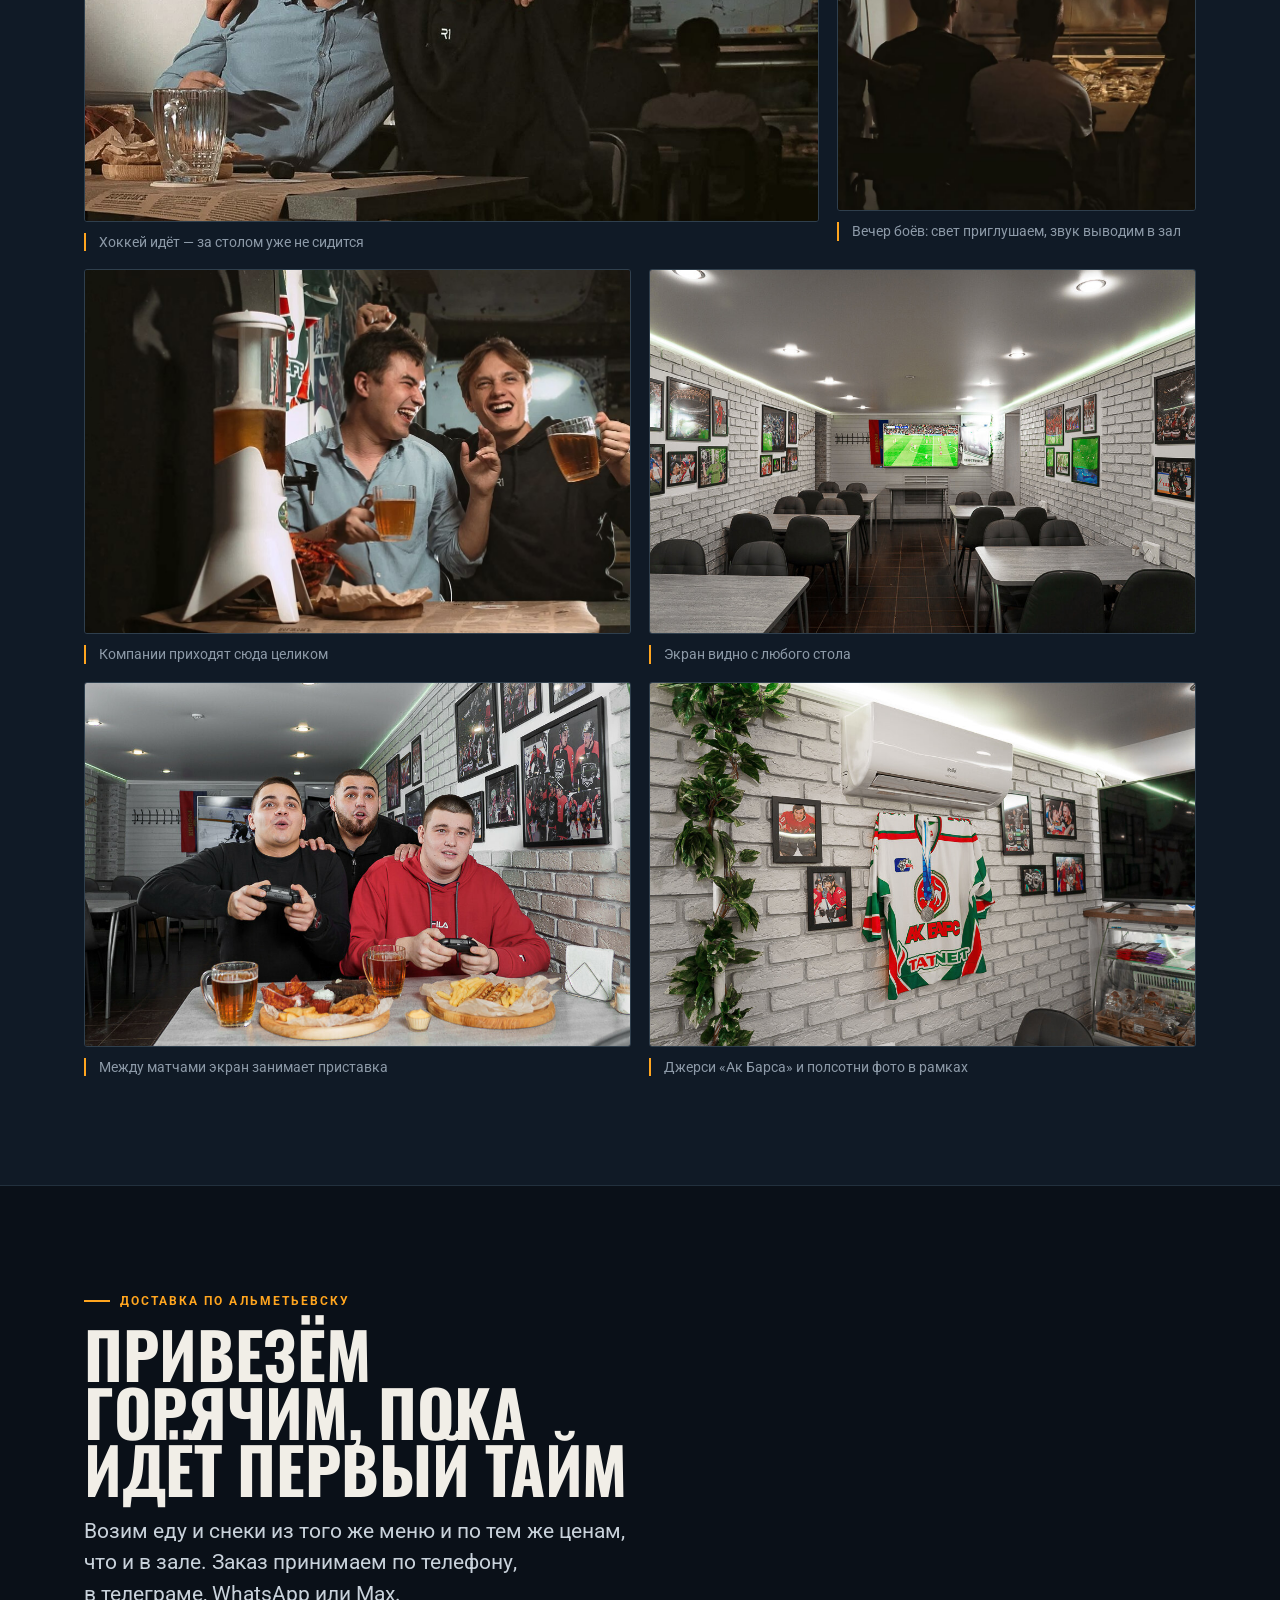
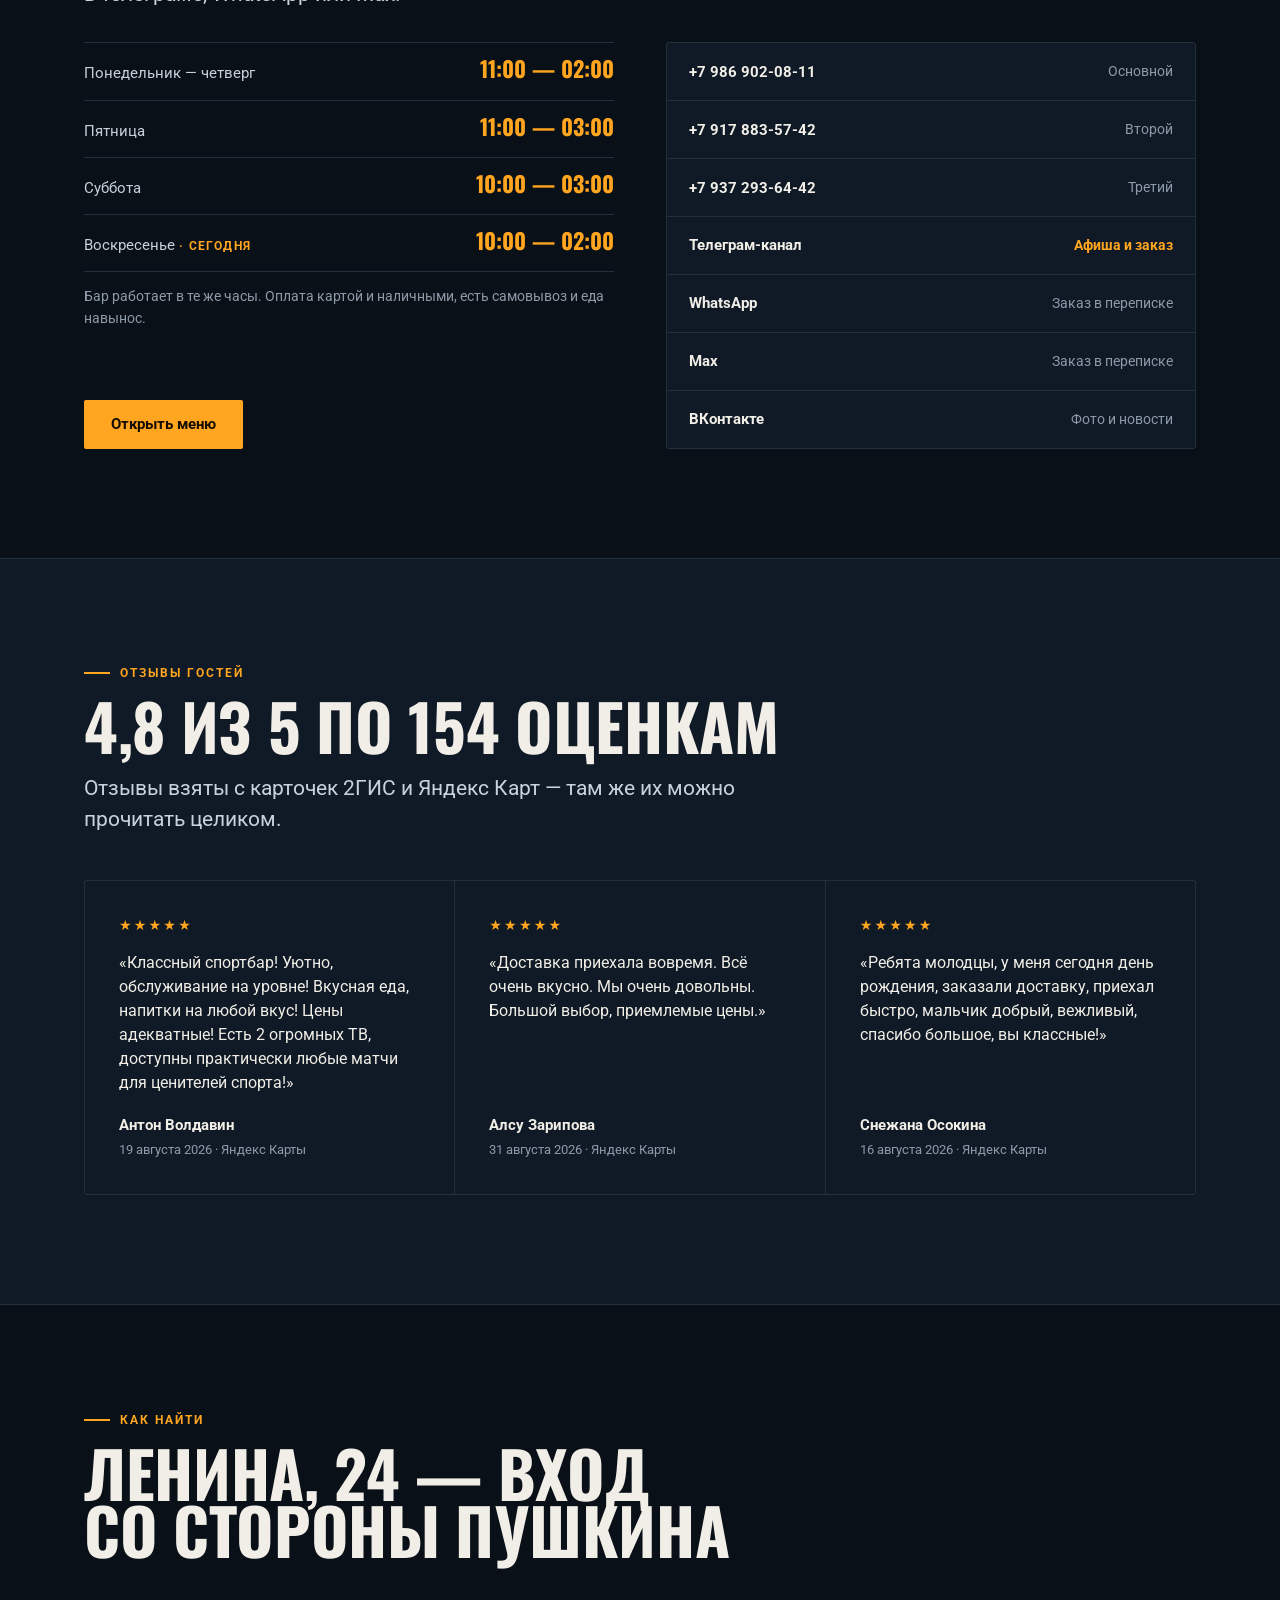
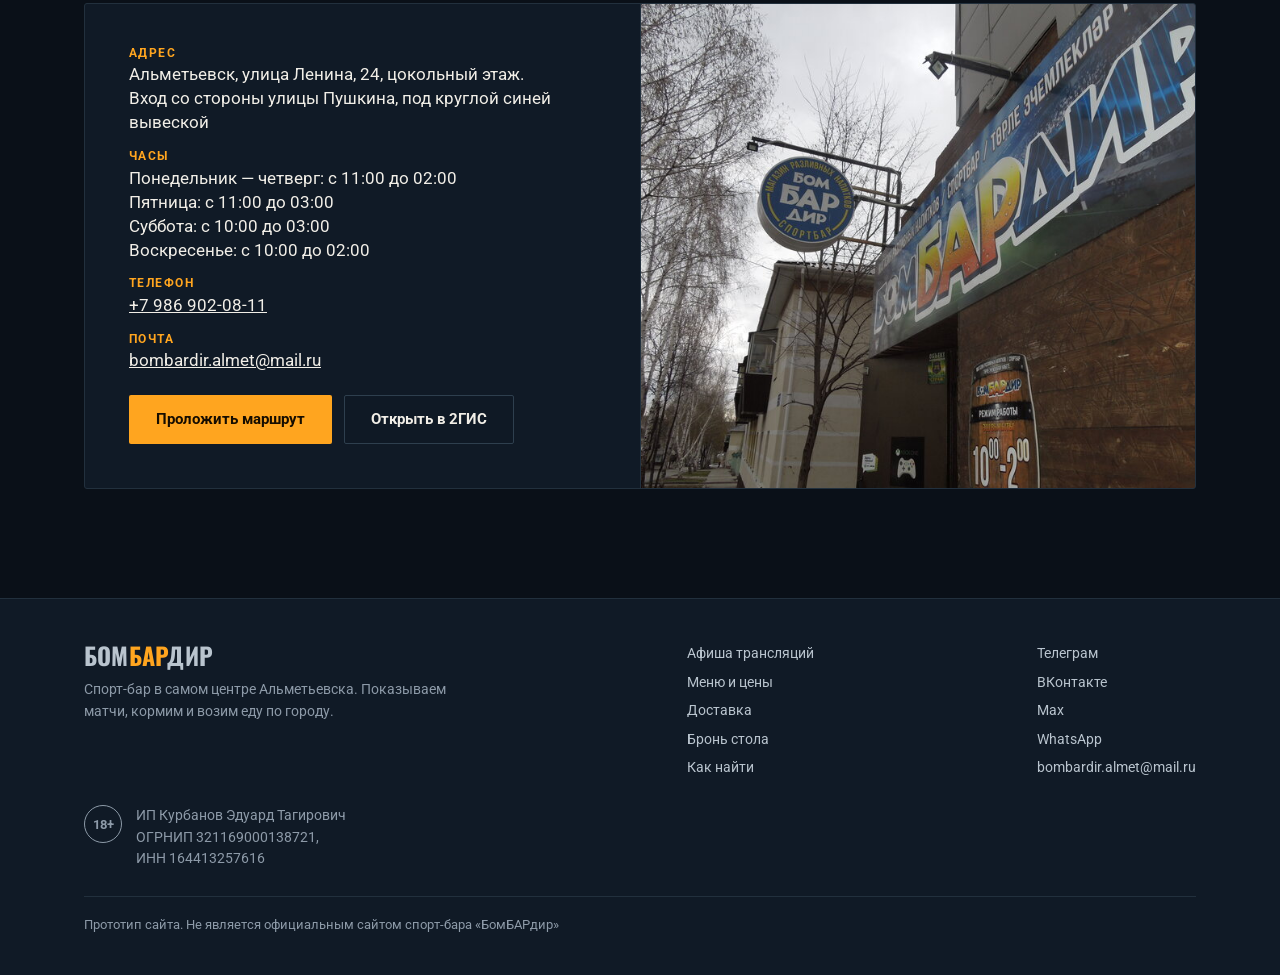
==== commit 30bb0bfa: "Новые фото в галерее, снята привязка к датам отпуска - галерея «Атмосфера» перестроена под шесть кад" ====
--- a/index.html
+++ b/index.html
@@ -29,7 +29,9 @@
 <div class="led" id="top">
   <div class="wrap led-in">
     <span class="dot" id="statusDot"></span>
-    <span id="statusText">Бар в&nbsp;отпуске&nbsp;— открываемся 24&nbsp;сентября</span>
+    <!-- Запасной текст на случай, если скрипт не отработал: дальше его
+         заменяет живой статус «открыто / закрыто» из app.js -->
+    <span id="statusText">Пн&nbsp;— чт до&nbsp;02:00, пт&nbsp;и&nbsp;сб&nbsp;— до&nbsp;03:00</span>
     <span class="led-sub" id="statusSub">Альметьевск, Ленина, 24&nbsp;· вход со&nbsp;стороны Пушкина</span>
   </div>
 </div><main>
@@ -65,8 +67,8 @@
       <div class="slate-main">
         <ul class="match-list" id="matchList"></ul>
         <div class="empty-slot" id="matchEmpty">
-          <b>Расписание вернётся 24&nbsp;сентября</b>
-          Пока команда в&nbsp;отпуске, здесь пусто. Анонсы ближайших матчей всегда выходят в&nbsp;нашем телеграм-канале&nbsp;— подпишитесь, чтобы не&nbsp;искать.
+          <b>Ближайшие матчи&nbsp;— в&nbsp;телеграме</b>
+          Там мы&nbsp;заранее пишем, что&nbsp;и&nbsp;во&nbsp;сколько включаем: от&nbsp;туров РПЛ и&nbsp;АПЛ до&nbsp;вечеров UFC. Подпишитесь, чтобы не&nbsp;искать.
         </div>
         <ul class="leagues">
           <li>РПЛ</li><li>АПЛ</li><li>Лига чемпионов</li><li>КХЛ</li><li>ВХЛ</li><li>UFC</li><li>Бокс</li>
@@ -132,22 +134,26 @@
 
     <div class="gallery">
       <figure class="g-wide">
+        <img src="assets/img/fans.jpg" alt="Двое гостей смеются за столом, на стене джерси «Ак Барса», на экране идёт хоккей">
+        <figcaption>Хоккей идёт&nbsp;— за&nbsp;столом уже не&nbsp;сидится</figcaption>
+      </figure>
+      <figure class="g-side">
         <img src="assets/img/ufc.jpg" alt="Гости смотрят бой UFC на большом экране в полумраке зала">
-        <figcaption>Вечер боёв: свет приглушаем, звук выводим на&nbsp;зал</figcaption>
-      </figure>
-      <figure class="g-side">
-        <img src="assets/img/fans.jpg" alt="Двое гостей смотрят футбольный матч на большом экране">
-        <figcaption>Дневной матч&nbsp;— с&nbsp;одиннадцати утра</figcaption>
-      </figure>
-      <figure>
+        <figcaption>Вечер боёв: свет приглушаем, звук выводим в&nbsp;зал</figcaption>
+      </figure>
+      <figure class="g-half">
+        <img src="assets/img/beer.jpg" alt="Компания гостей за столом с закусками во время матча">
+        <figcaption>Компании приходят сюда целиком</figcaption>
+      </figure>
+      <figure class="g-half">
         <img src="assets/img/hall.jpg" alt="Зал бара с экраном и столами вдоль белой кирпичной стены">
         <figcaption>Экран видно с&nbsp;любого стола</figcaption>
       </figure>
-      <figure>
+      <figure class="g-half">
         <img src="assets/img/gamepad.jpg" alt="Гости играют на приставке за столом с закусками">
         <figcaption>Между матчами экран занимает приставка</figcaption>
       </figure>
-      <figure>
+      <figure class="g-half">
         <img src="assets/img/jersey.jpg" alt="Хоккейное джерси «Ак Барса» на белой кирпичной стене">
         <figcaption>Джерси «Ак&nbsp;Барса» и&nbsp;полсотни фото в&nbsp;рамках</figcaption>
       </figure>
--- a/assets/style.css
+++ b/assets/style.css
@@ -216,27 +216,31 @@
 }
 .gallery figcaption{ font-size:13.5px; line-height:1.4; color:var(--muted); padding-left:13px;
   border-left:2px solid var(--amber) }
-.gallery figure:not(.g-wide):not(.g-side){ grid-column:span 2 }
-.g-wide{ grid-column:span 4 }
-.g-wide img{ aspect-ratio:16/9 }
-.g-side{ grid-column:span 2 }
-.g-side img{ aspect-ratio:8/9 }
-
-/* Селекторы ниже повторяют форму базовых — иначе :not() из основного блока
-   перебивает их по специфичности и на узком экране остаются широкие ячейки. */
+/* Пропорции ячеек совпадают с родными пропорциями снимков, поэтому кадры
+   не обрезаются: 16:9 у широкого, 3:4 у вертикального, 3:2 у половинных. */
+.gallery figure.g-wide{ grid-column:span 4 }
+.gallery figure.g-wide img{ aspect-ratio:16/9 }
+.gallery figure.g-side{ grid-column:span 2 }
+/* вертикальный кадр 3:4 в ячейке 8:9 теряет по краям — смещаем кадрирование
+   вверх, чтобы экран остался целиком, а срезались тёмные спинки стульев */
+.gallery figure.g-side img{ aspect-ratio:8/9; object-position:50% 32% }
+.gallery figure.g-half{ grid-column:span 3 }
+.gallery figure.g-half img{ aspect-ratio:3/2 }
+
+/* Ниже селекторы той же формы, что и базовые: иначе .gallery figure.g-wide img
+   перебивает по специфичности и на узком экране остаются широкие ячейки.
+   На планшете все шесть кадров равны — получается ровно три ряда по два. */
 @media (max-width:900px){
-  .gallery{ grid-template-columns:repeat(4,1fr) }
-  .gallery figure:not(.g-wide):not(.g-side){ grid-column:span 2 }
-  .gallery figure.g-wide{ grid-column:span 4 }
-  .gallery figure.g-wide img{ aspect-ratio:16/9 }
-  .gallery figure.g-side{ grid-column:span 2 }
-  .gallery figure.g-side img{ aspect-ratio:3/2 }
+  .gallery{ grid-template-columns:repeat(2,1fr) }
+  .gallery figure.g-wide,
+  .gallery figure.g-side,
+  .gallery figure.g-half{ grid-column:span 1 }
+  .gallery figure.g-wide img,
+  .gallery figure.g-side img,
+  .gallery figure.g-half img{ aspect-ratio:3/2; object-position:50% 50% }
 }
 @media (max-width:560px){
   .gallery{ grid-template-columns:1fr }
-  .gallery figure:not(.g-wide):not(.g-side){ grid-column:span 1 }
-  .gallery figure.g-wide, .gallery figure.g-side{ grid-column:span 1 }
-  .gallery figure img{ aspect-ratio:3/2 }
 }
 
 /* ─────────── меню ─────────── */
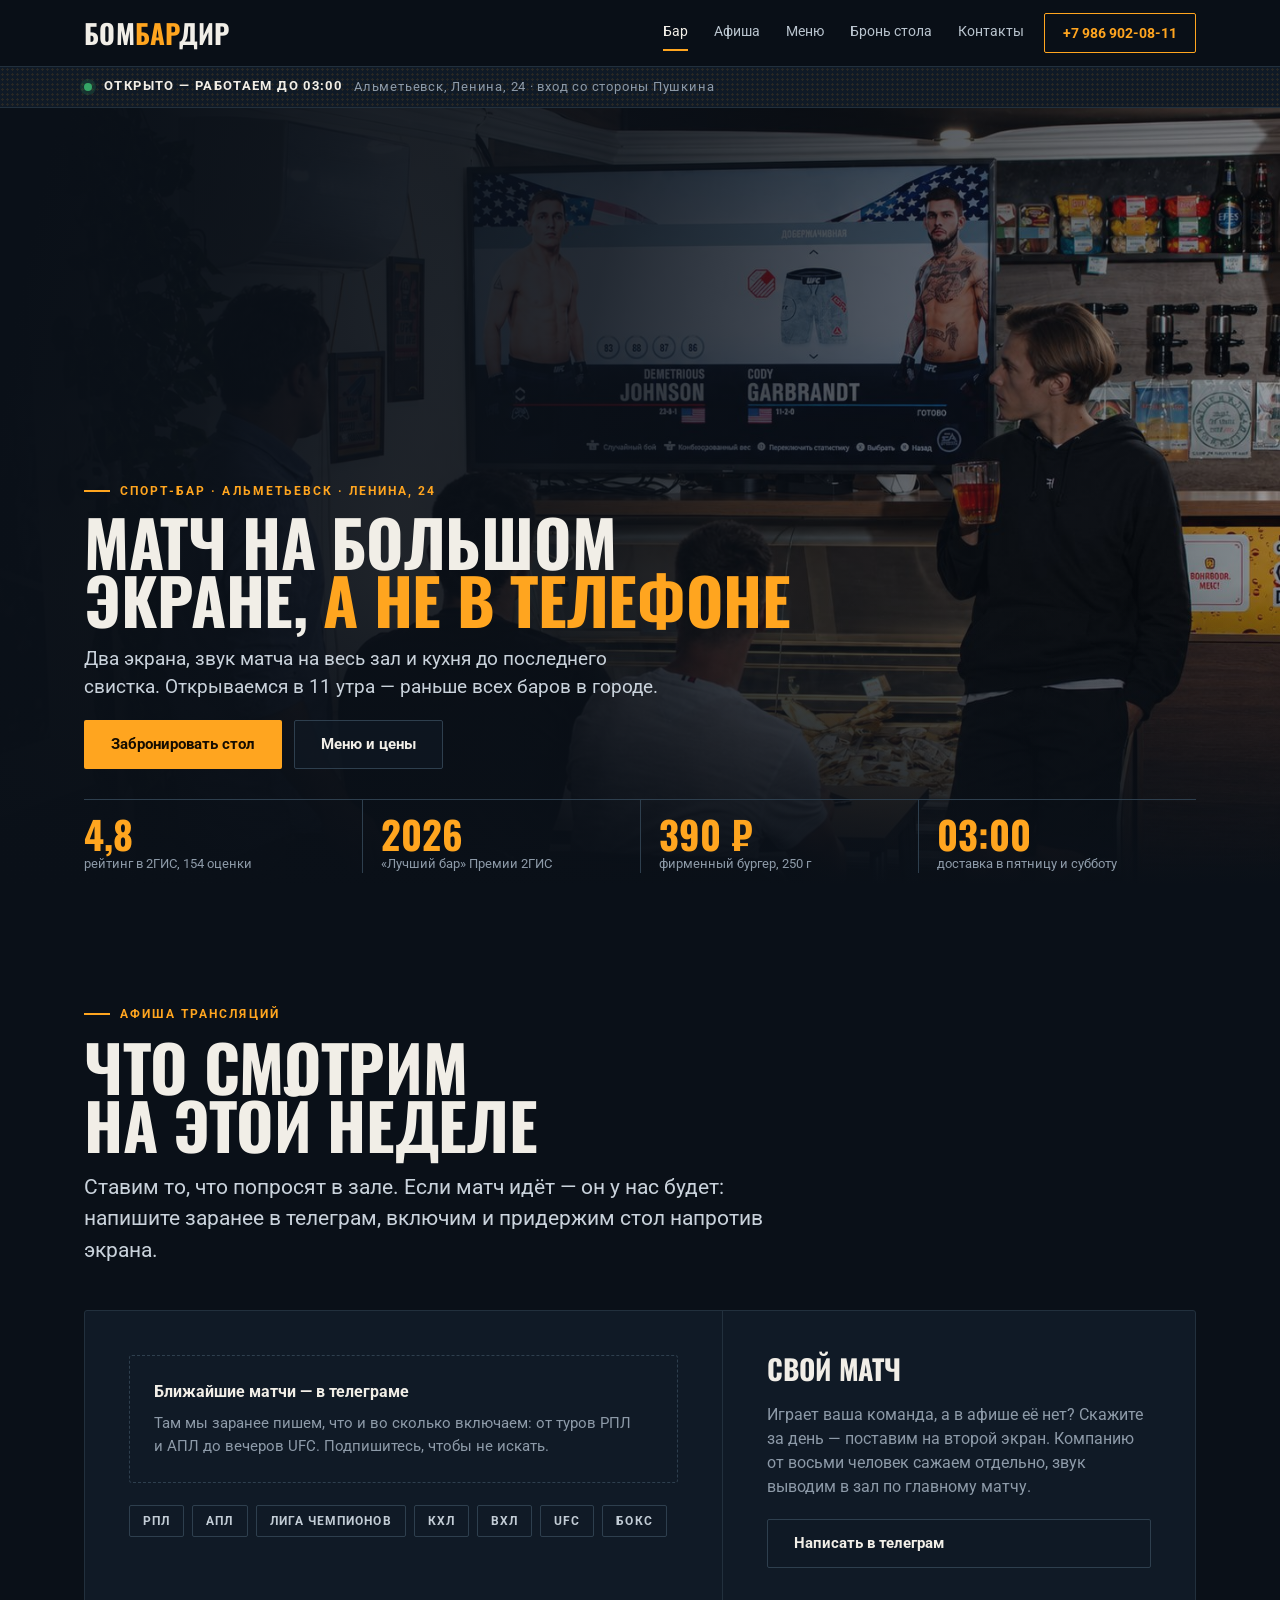
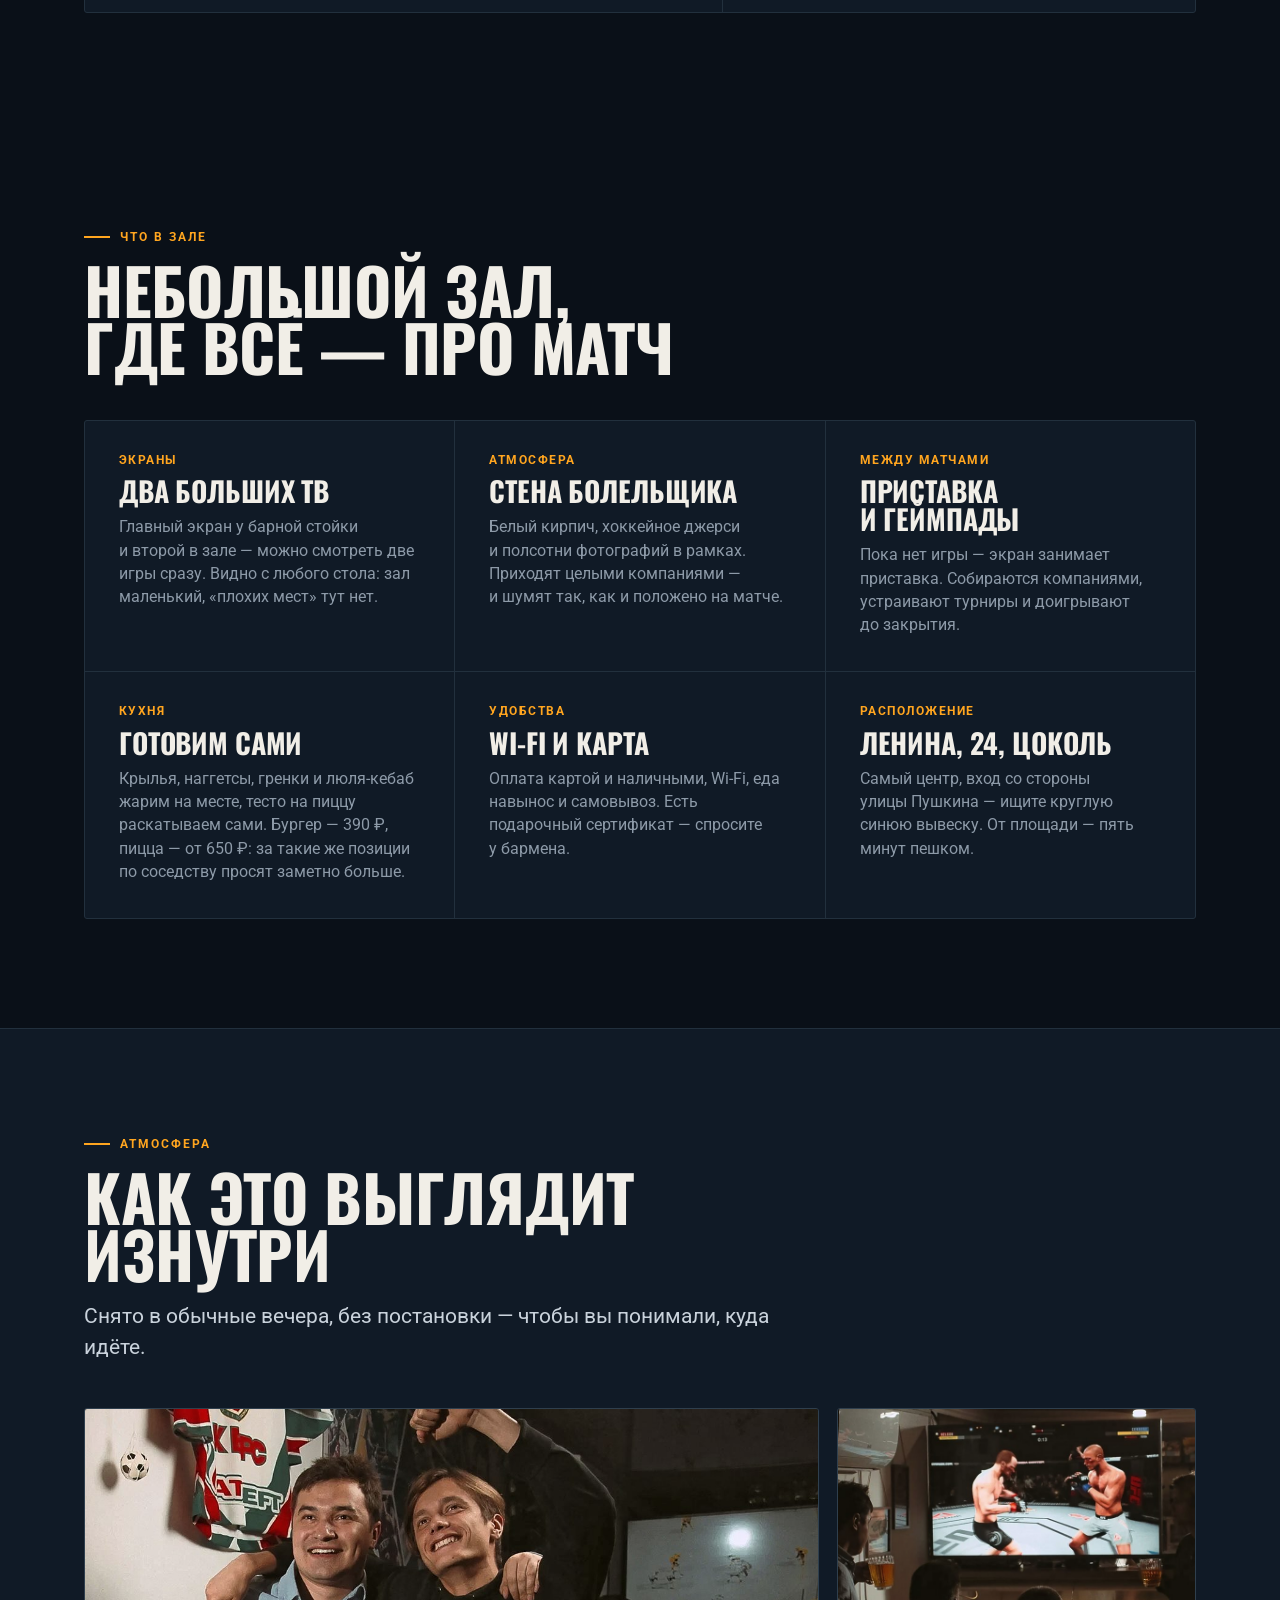
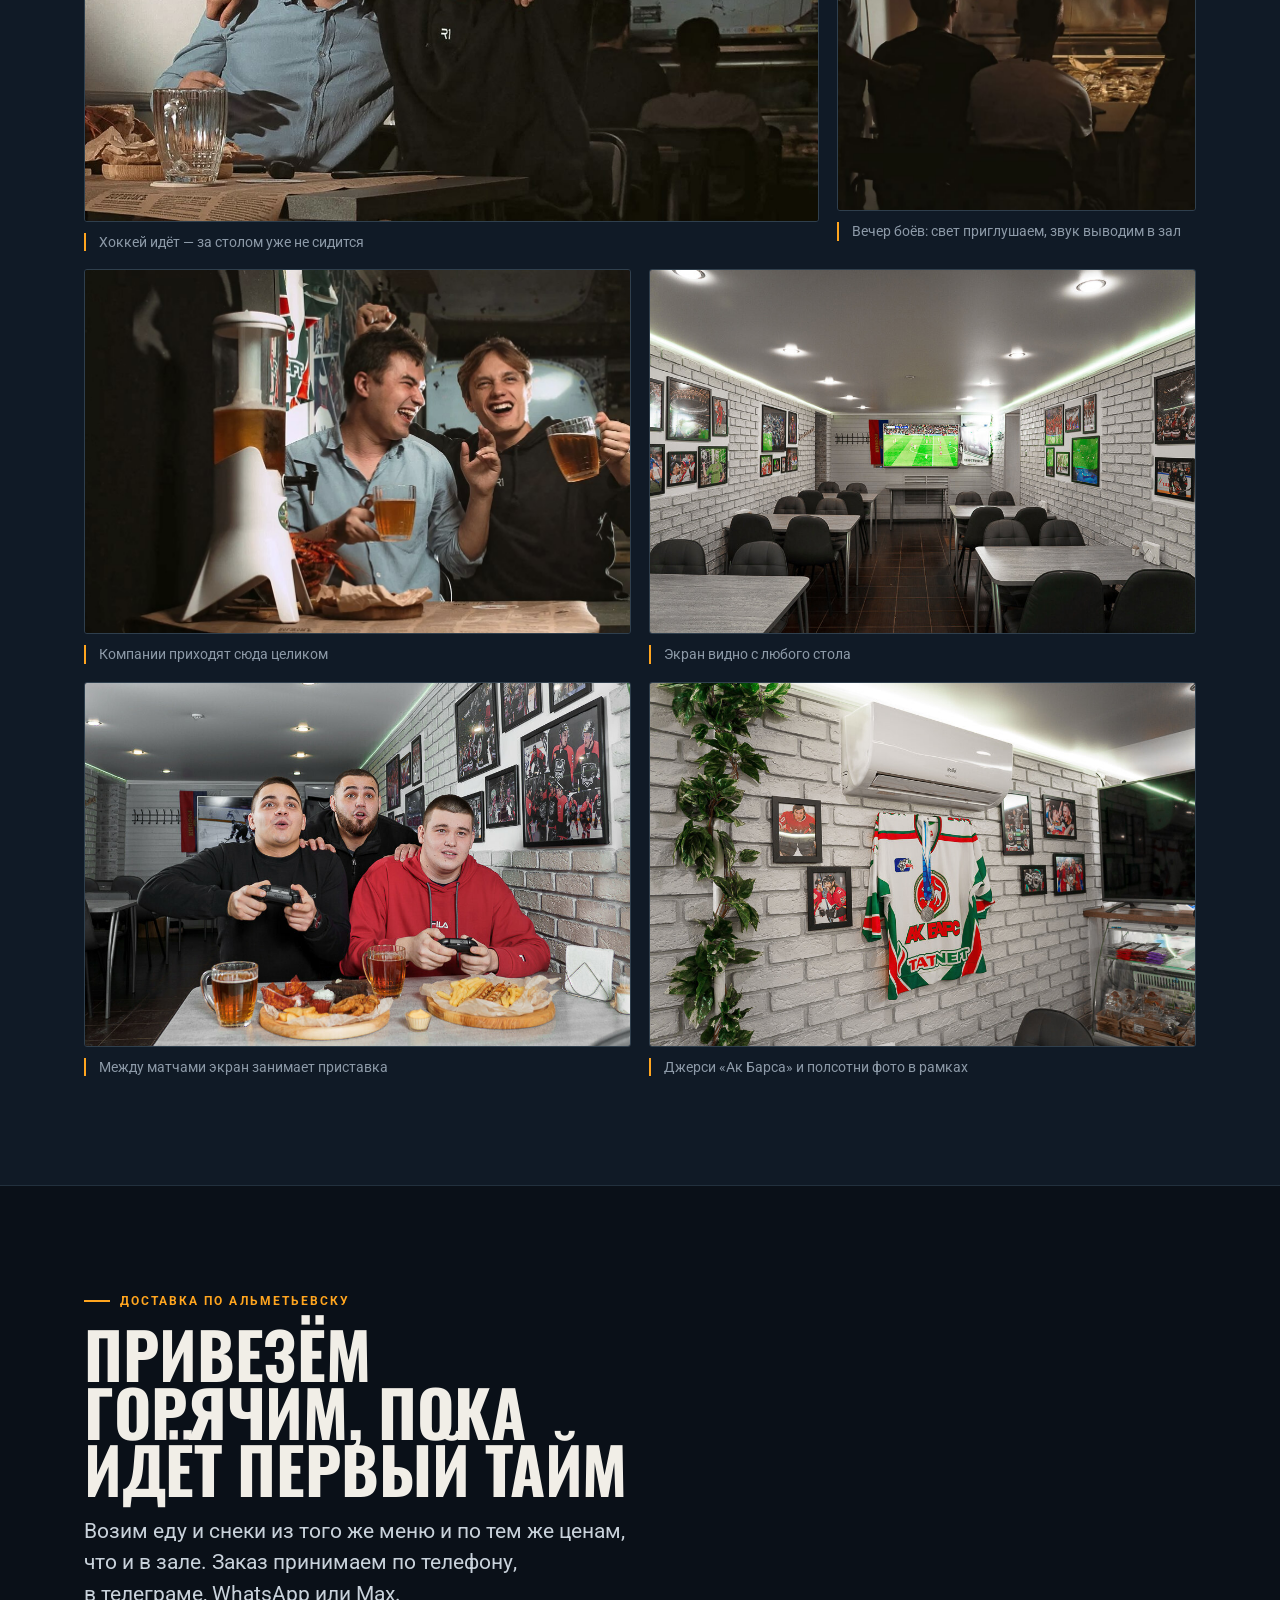
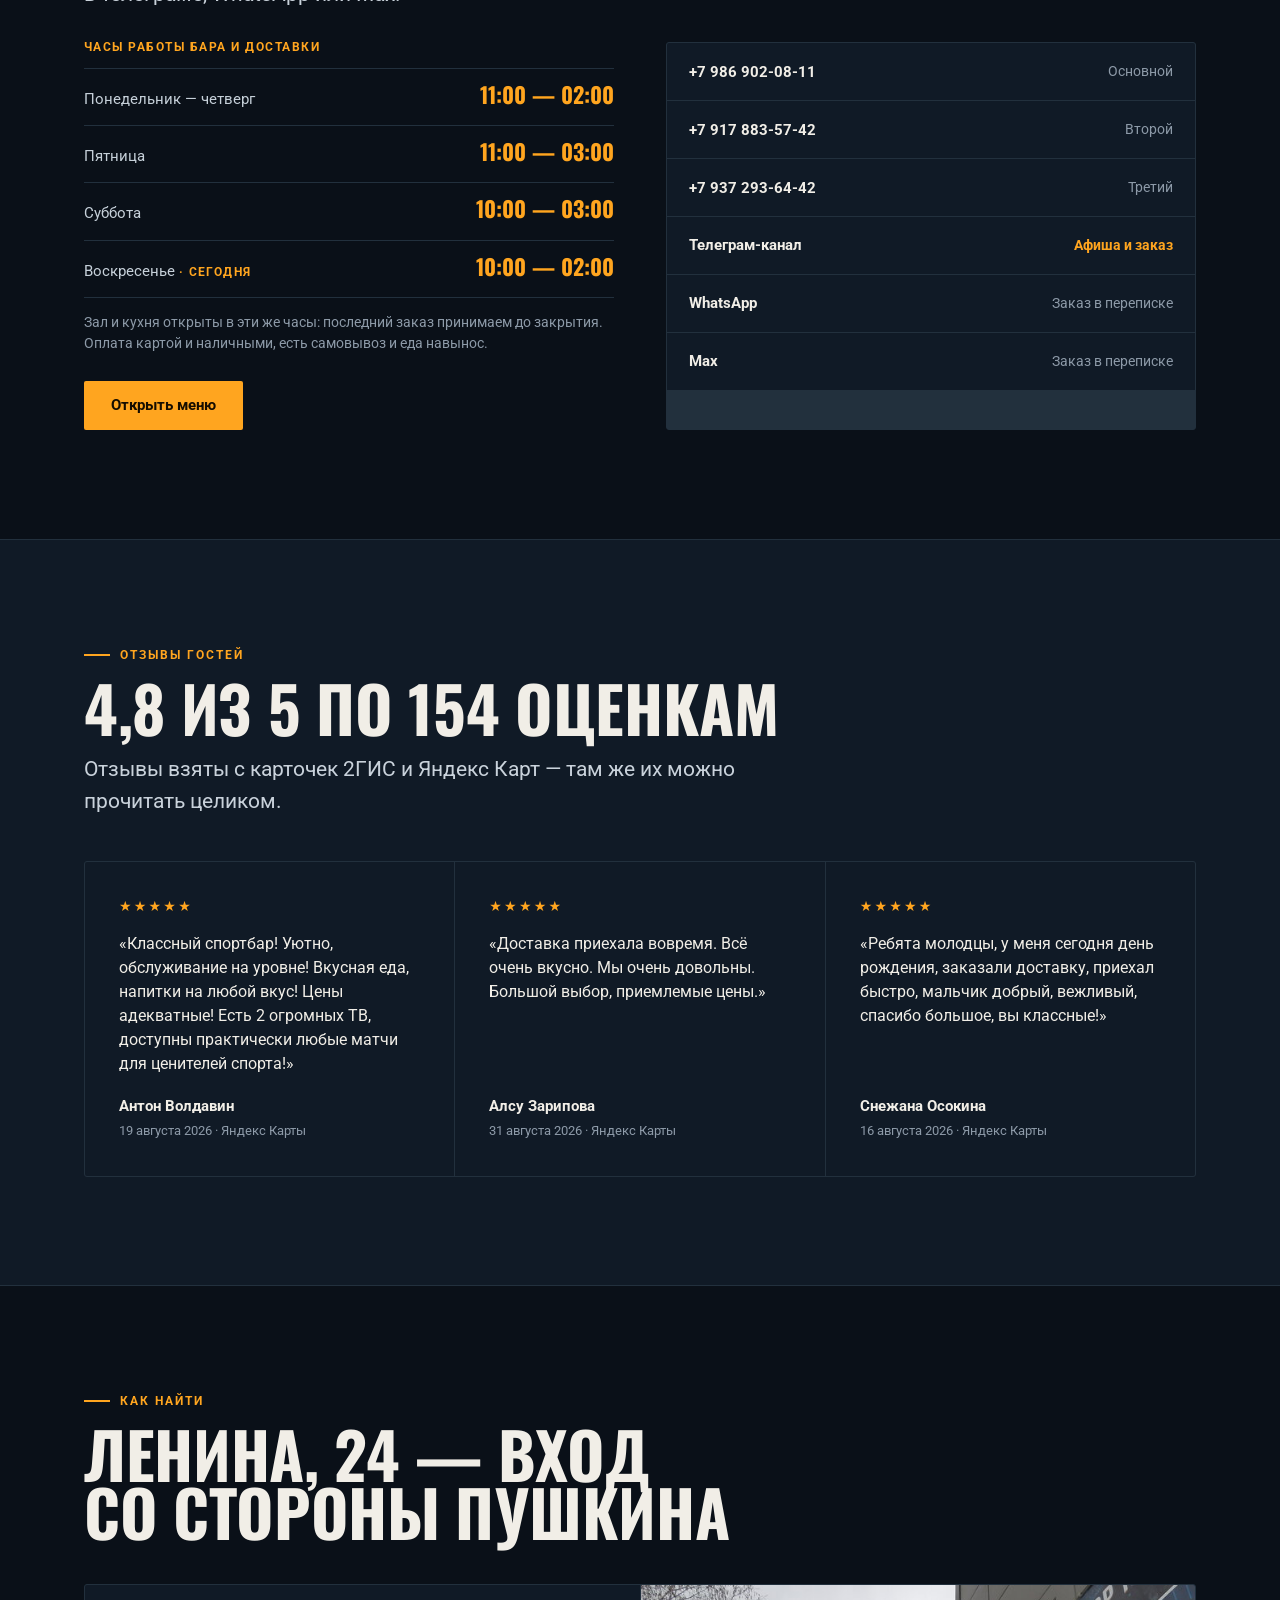
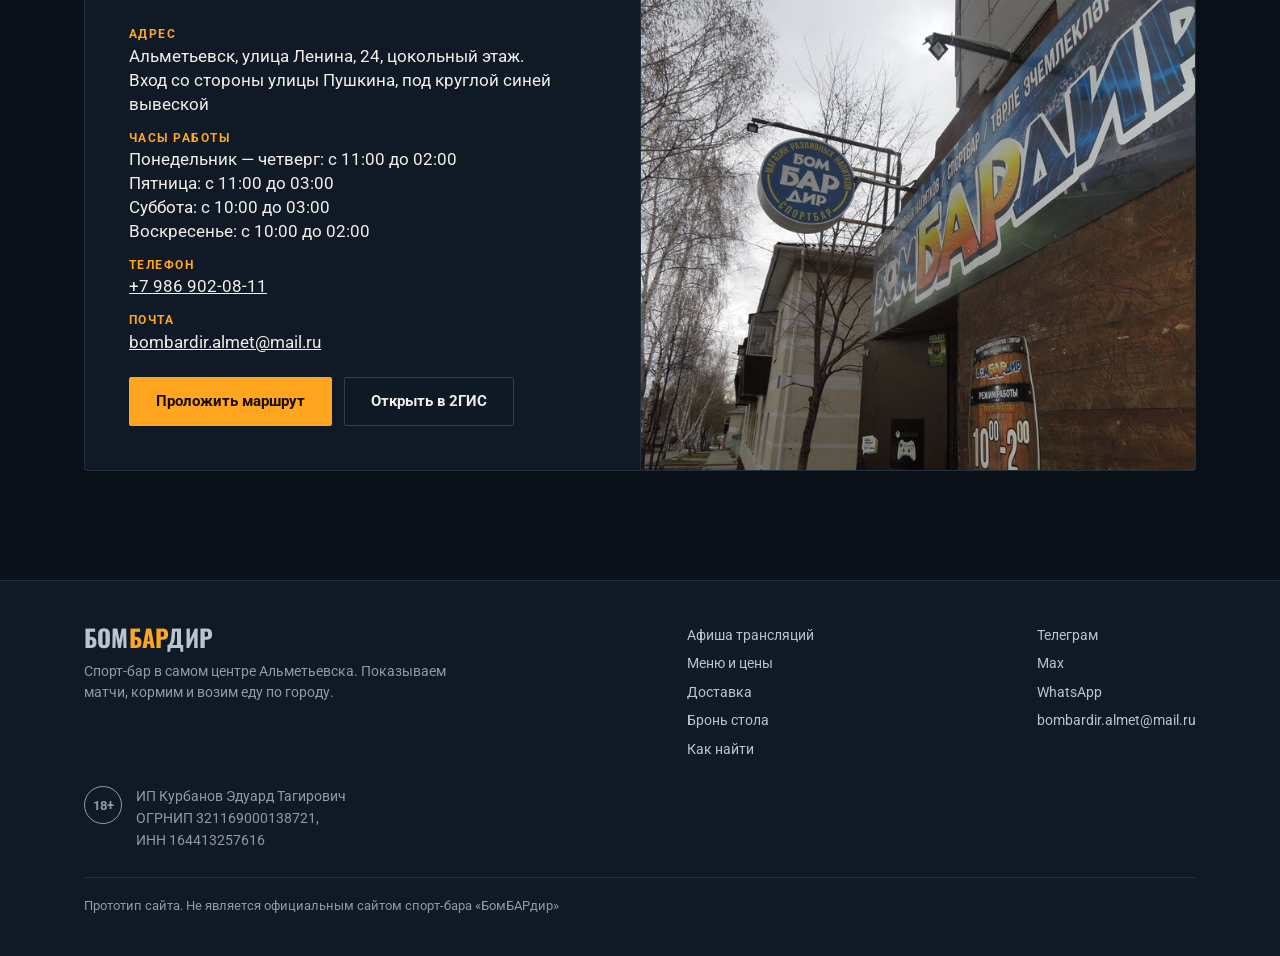
==== commit 2bb9b8e3: "Убрана мёртвая ссылка на ВКонтакте, график работы прописан явно - vk.ru/sportbar_almet отдавал 404: " ====
--- a/index.html
+++ b/index.html
@@ -171,13 +171,14 @@
 
     <div class="two">
       <div class="del-left">
+        <p class="hours-cap">Часы работы бара и&nbsp;доставки</p>
         <ul class="hours" id="hours">
           <li data-d="1"><span class="d">Понедельник&nbsp;— четверг</span><span class="h num">11:00&nbsp;— 02:00</span></li>
           <li data-d="5"><span class="d">Пятница</span><span class="h num">11:00&nbsp;— 03:00</span></li>
           <li data-d="6"><span class="d">Суббота</span><span class="h num">10:00&nbsp;— 03:00</span></li>
           <li data-d="0"><span class="d">Воскресенье</span><span class="h num">10:00&nbsp;— 02:00</span></li>
         </ul>
-        <p class="menu-note">Бар работает в&nbsp;те&nbsp;же часы. Оплата картой и&nbsp;наличными, есть самовывоз и&nbsp;еда навынос.</p>
+        <p class="menu-note">Зал и&nbsp;кухня открыты в&nbsp;эти&nbsp;же часы: последний заказ принимаем до&nbsp;закрытия. Оплата картой и&nbsp;наличными, есть самовывоз и&nbsp;еда навынос.</p>
         <div class="del-cta"><a class="btn btn-a" href="menu.html">Открыть меню</a></div>
       </div>
 
@@ -188,7 +189,6 @@
         <a href="https://t.me/bombardiralmet" target="_blank" rel="noopener"><span class="l">Телеграм-канал</span><span class="r"><b>Афиша и&nbsp;заказ</b></span></a>
         <a href="https://wa.me/79178835742" target="_blank" rel="noopener"><span class="l">WhatsApp</span><span class="r">Заказ в&nbsp;переписке</span></a>
         <a href="https://max.ru/id164413257616_biz" target="_blank" rel="noopener"><span class="l">Max</span><span class="r">Заказ в&nbsp;переписке</span></a>
-        <a href="https://vk.ru/sportbar_almet" target="_blank" rel="noopener"><span class="l">ВКонтакте</span><span class="r">Фото и&nbsp;новости</span></a>
       </div>
     </div>
   </div>
@@ -231,7 +231,7 @@
       <div class="find-txt">
         <ul class="addr">
           <li><span class="k">Адрес</span><span class="v">Альметьевск, улица&nbsp;Ленина, 24, цокольный этаж.<br>Вход со&nbsp;стороны улицы&nbsp;Пушкина, под&nbsp;круглой синей вывеской</span></li>
-          <li><span class="k">Часы</span><span class="v">Понедельник&nbsp;— четверг: с&nbsp;11:00 до&nbsp;02:00<br>Пятница: с&nbsp;11:00 до&nbsp;03:00<br>Суббота: с&nbsp;10:00 до&nbsp;03:00<br>Воскресенье: с&nbsp;10:00 до&nbsp;02:00</span></li>
+          <li><span class="k">Часы работы</span><span class="v">Понедельник&nbsp;— четверг: с&nbsp;11:00 до&nbsp;02:00<br>Пятница: с&nbsp;11:00 до&nbsp;03:00<br>Суббота: с&nbsp;10:00 до&nbsp;03:00<br>Воскресенье: с&nbsp;10:00 до&nbsp;02:00</span></li>
           <li><span class="k">Телефон</span><span class="v"><a href="tel:+79869020811">+7&nbsp;986&nbsp;902-08-11</a></span></li>
           <li><span class="k">Почта</span><span class="v"><a href="mailto:bombardir.almet@mail.ru">bombardir.almet@mail.ru</a></span></li>
         </ul>
@@ -259,7 +259,6 @@
     </ul>
     <ul>
       <li><a href="https://t.me/bombardiralmet" target="_blank" rel="noopener">Телеграм</a></li>
-      <li><a href="https://vk.ru/sportbar_almet" target="_blank" rel="noopener">ВКонтакте</a></li>
       <li><a href="https://max.ru/id164413257616_biz" target="_blank" rel="noopener">Max</a></li>
       <li><a href="https://wa.me/79178835742" target="_blank" rel="noopener">WhatsApp</a></li>
       <li><a href="mailto:bombardir.almet@mail.ru">bombardir.almet@mail.ru</a></li>
--- a/assets/style.css
+++ b/assets/style.css
@@ -292,6 +292,8 @@
 .del-cta{ margin-top:auto; padding-top:26px }
 #delivery .head{ margin-bottom:32px }
 #delivery .lede{ max-width:46ch }
+.hours-cap{ font:700 11.5px/1 var(--t); text-transform:uppercase; letter-spacing:.13em;
+  color:var(--amber); margin-bottom:14px }
 .hours{ list-style:none; margin:0; padding:0; border-top:1px solid var(--line) }
 .hours li{ display:flex; justify-content:space-between; gap:16px; align-items:baseline;
   padding:14px 0; border-bottom:1px solid var(--line) }
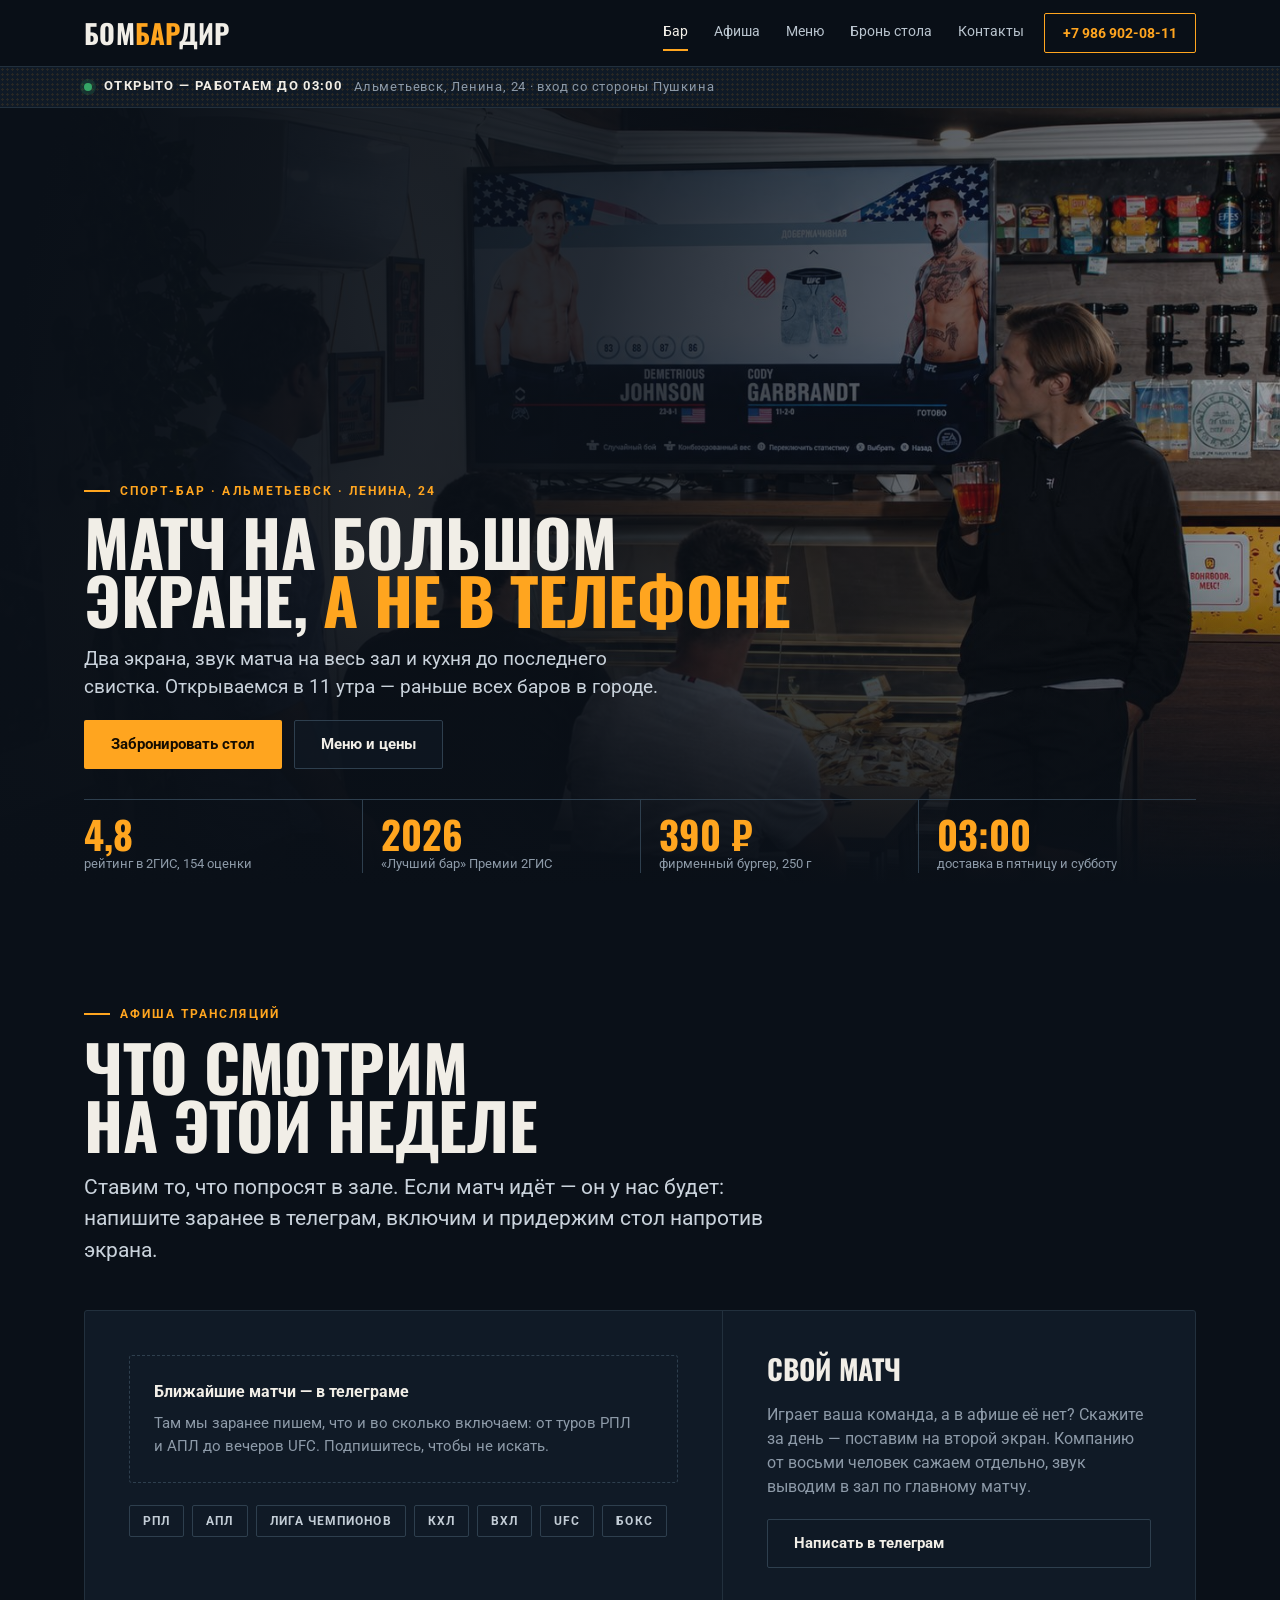
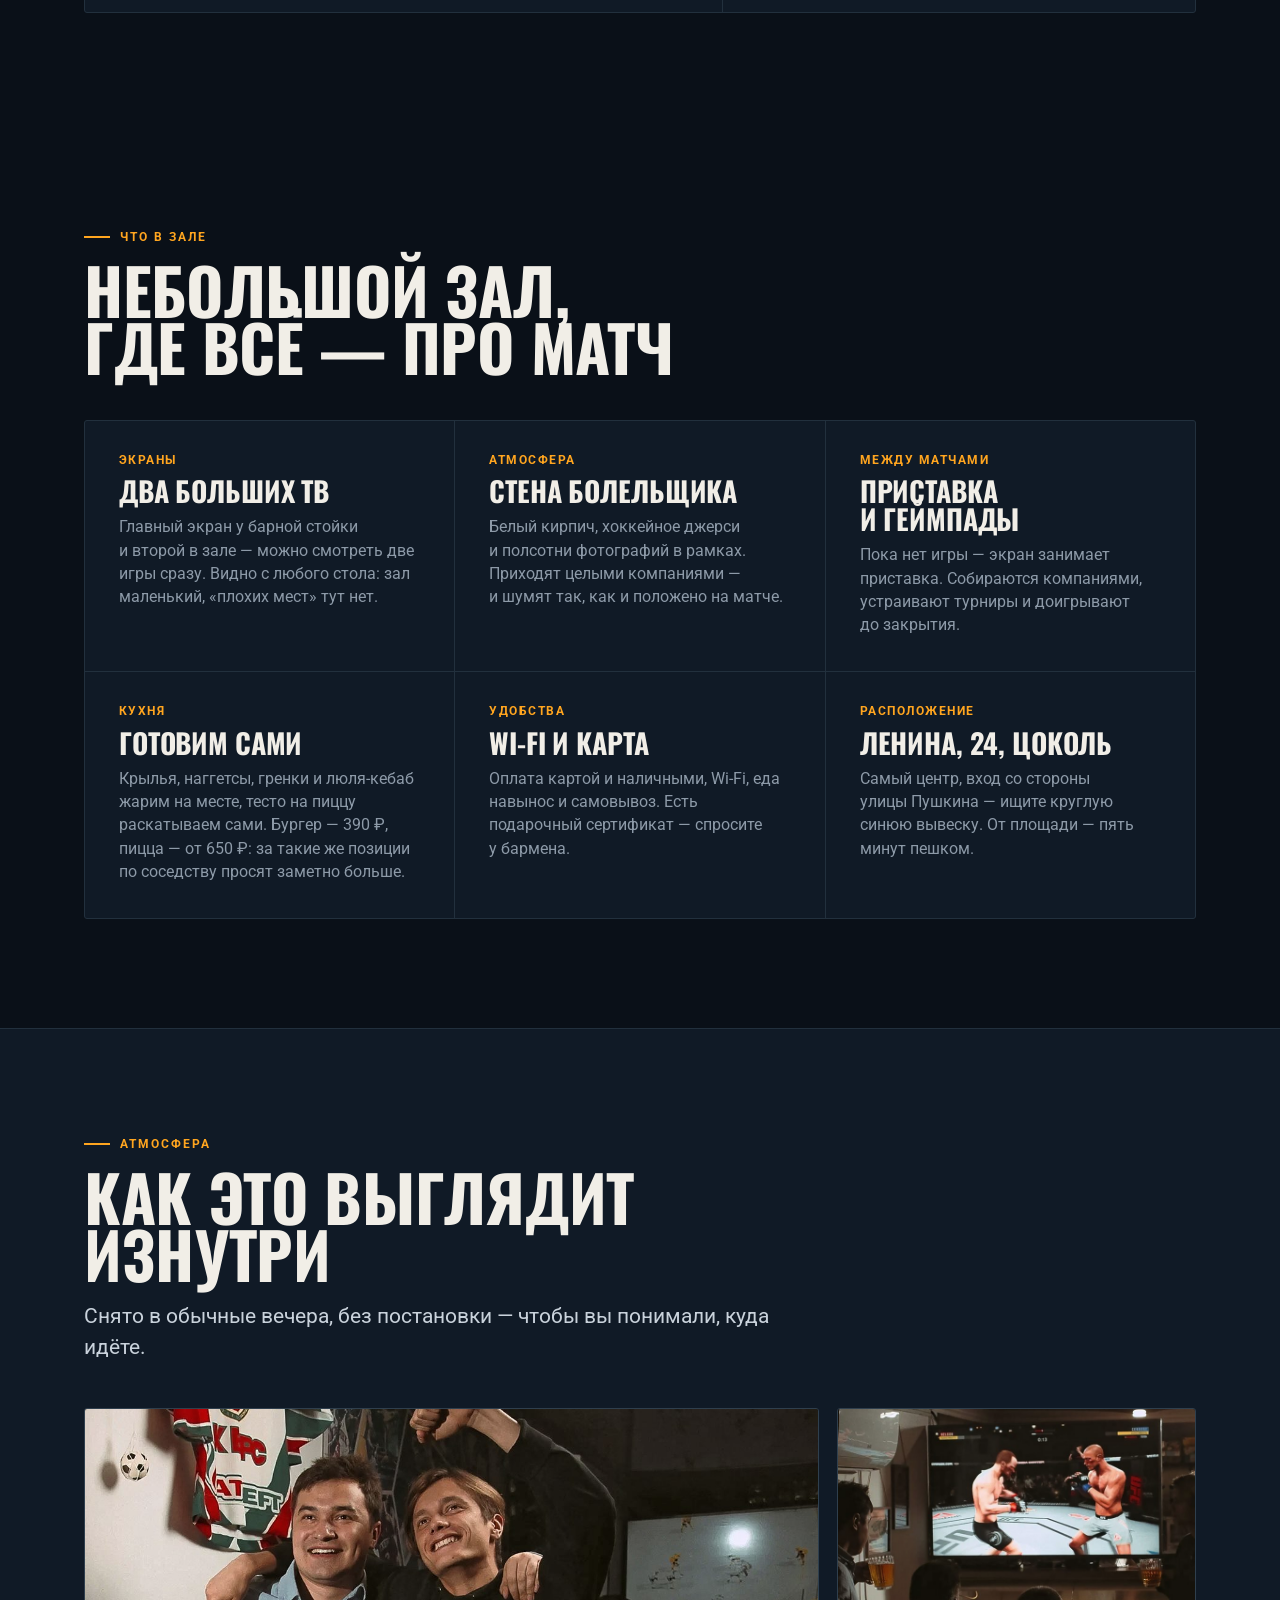
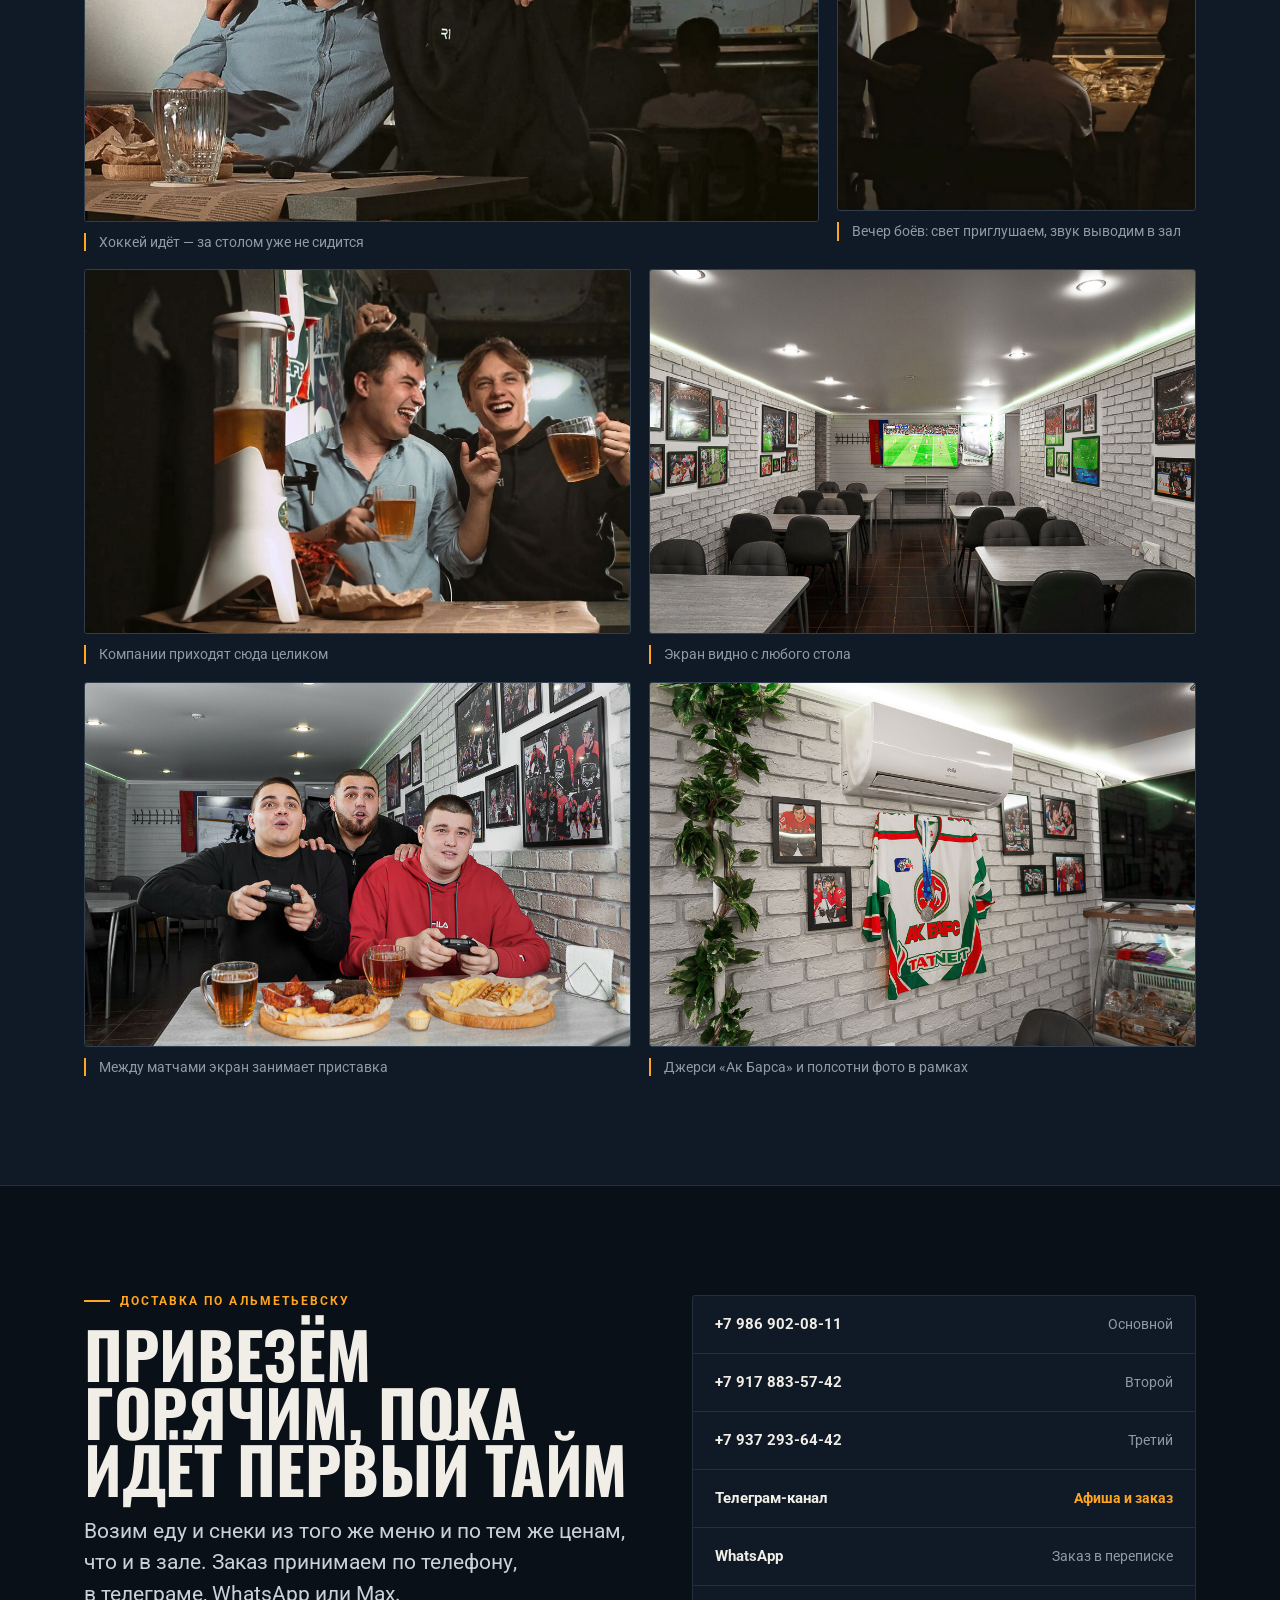
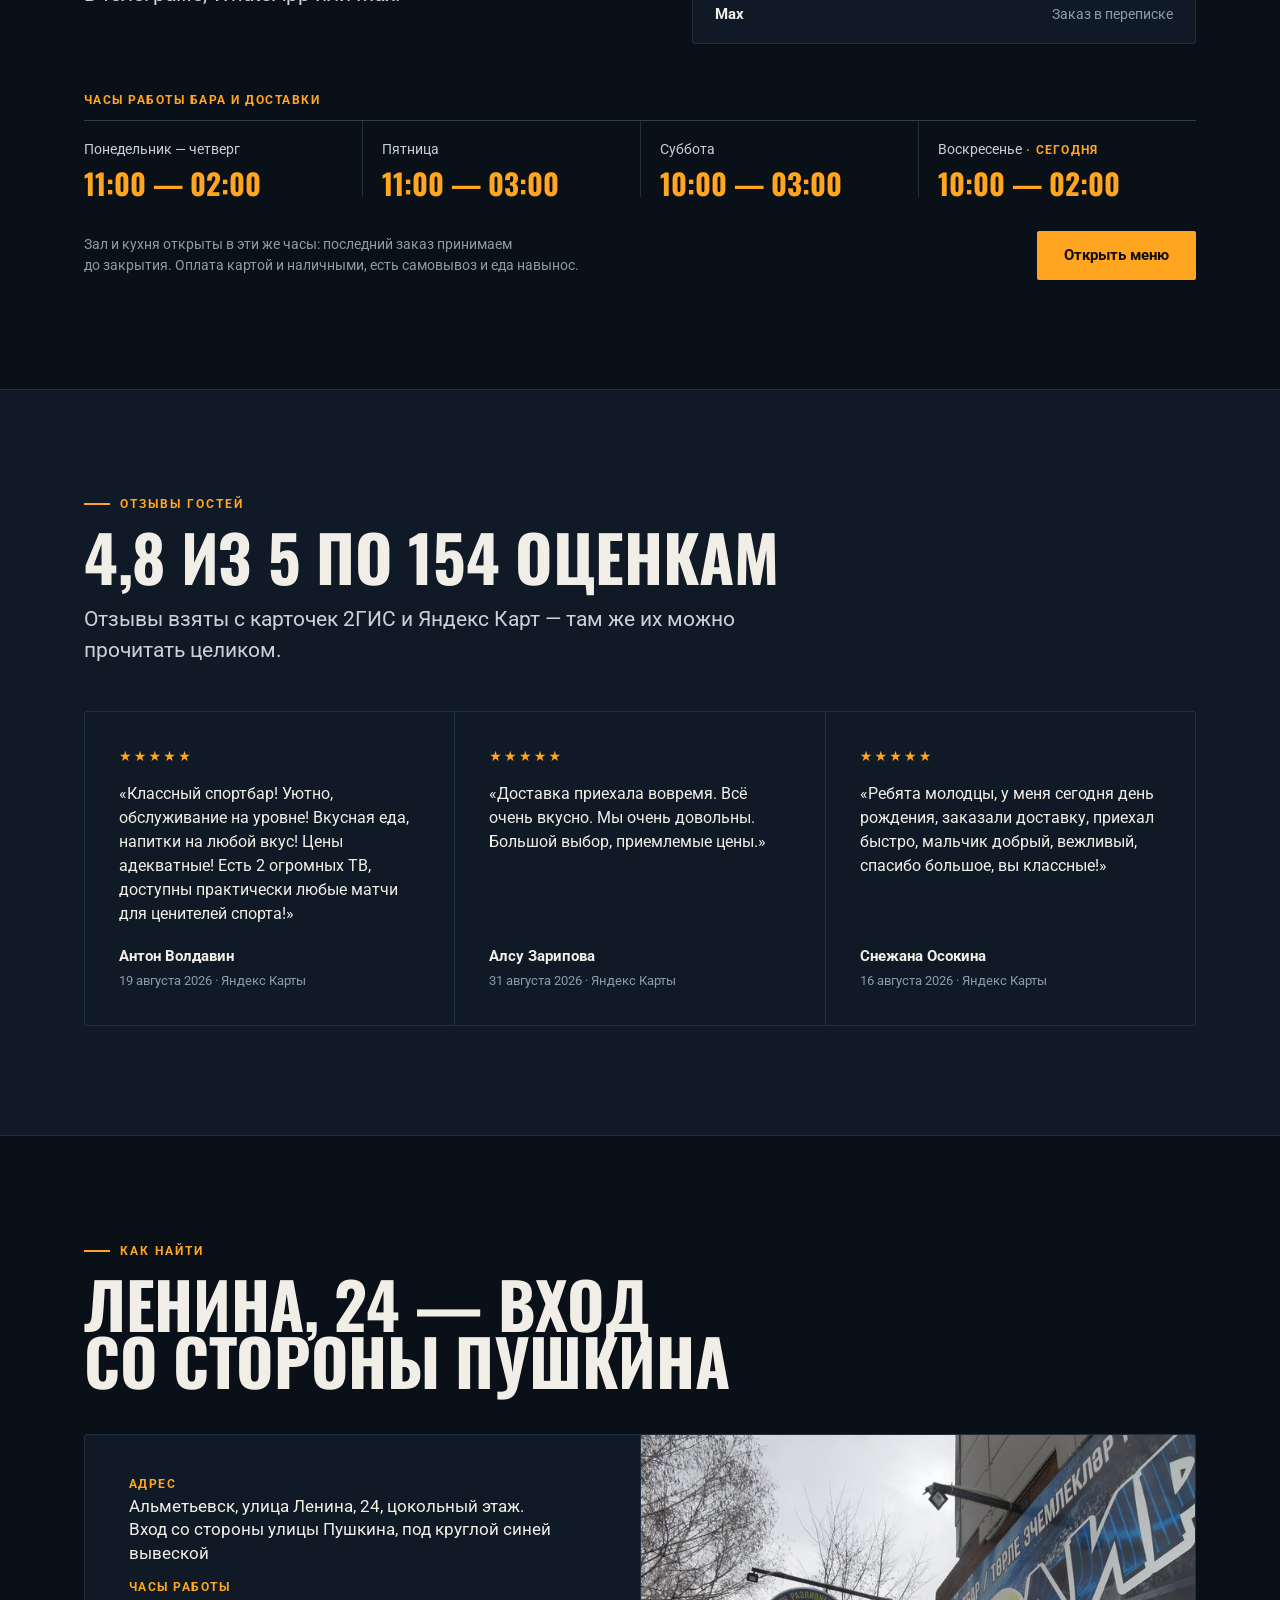
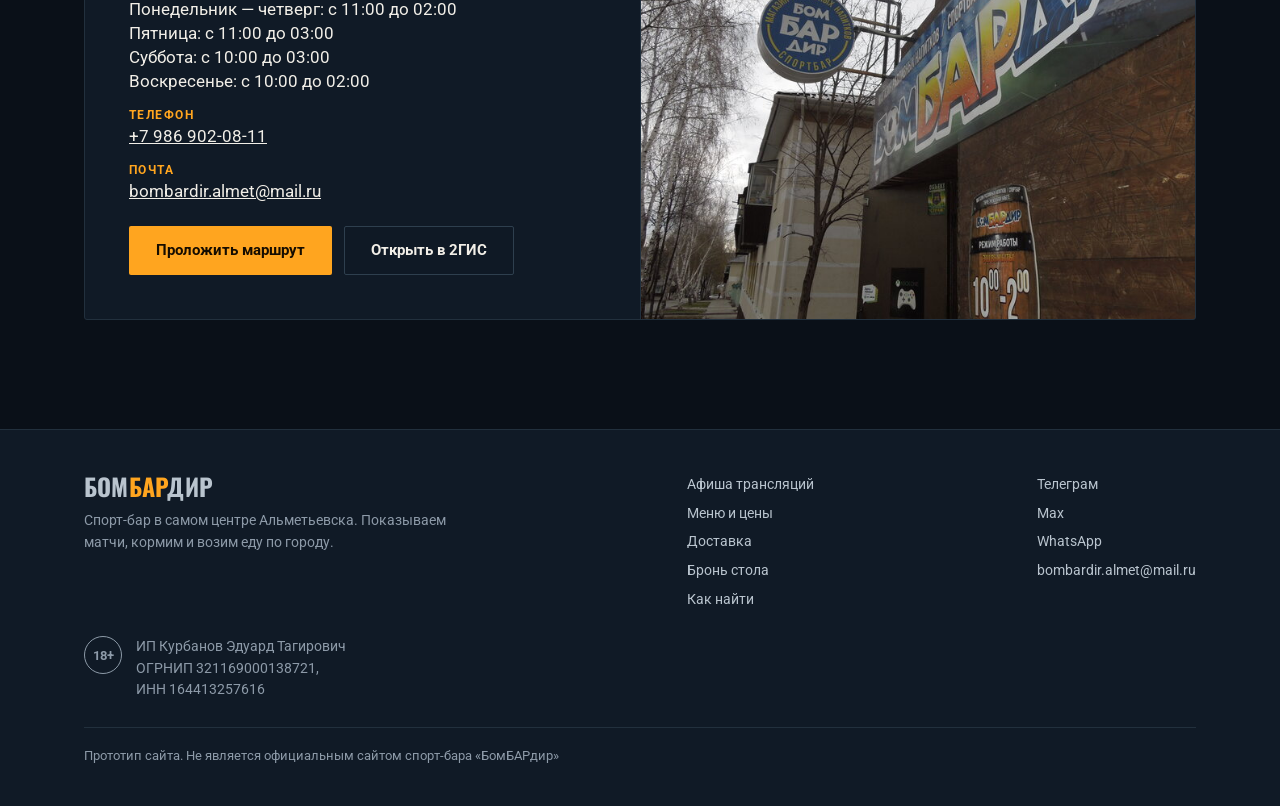
==== commit 901322ba: "Блок доставки: убраны пустоты, контакты подняты к заголовку - контакты встали в одну строку с заголо" ====
--- a/index.html
+++ b/index.html
@@ -163,23 +163,11 @@
 
 <section id="delivery">
   <div class="wrap">
-    <div class="head">
-      <p class="eyebrow">Доставка по&nbsp;Альметьевску</p>
-      <h2>Привезём горячим, пока идёт первый тайм</h2>
-      <p class="lede">Возим еду и&nbsp;снеки из&nbsp;того&nbsp;же меню и&nbsp;по&nbsp;тем&nbsp;же ценам, что&nbsp;и&nbsp;в&nbsp;зале. Заказ принимаем по&nbsp;телефону, в&nbsp;телеграме, WhatsApp или&nbsp;Max.</p>
-    </div>
-
-    <div class="two">
-      <div class="del-left">
-        <p class="hours-cap">Часы работы бара и&nbsp;доставки</p>
-        <ul class="hours" id="hours">
-          <li data-d="1"><span class="d">Понедельник&nbsp;— четверг</span><span class="h num">11:00&nbsp;— 02:00</span></li>
-          <li data-d="5"><span class="d">Пятница</span><span class="h num">11:00&nbsp;— 03:00</span></li>
-          <li data-d="6"><span class="d">Суббота</span><span class="h num">10:00&nbsp;— 03:00</span></li>
-          <li data-d="0"><span class="d">Воскресенье</span><span class="h num">10:00&nbsp;— 02:00</span></li>
-        </ul>
-        <p class="menu-note">Зал и&nbsp;кухня открыты в&nbsp;эти&nbsp;же часы: последний заказ принимаем до&nbsp;закрытия. Оплата картой и&nbsp;наличными, есть самовывоз и&nbsp;еда навынос.</p>
-        <div class="del-cta"><a class="btn btn-a" href="menu.html">Открыть меню</a></div>
+    <div class="del-top">
+      <div class="head">
+        <p class="eyebrow">Доставка по&nbsp;Альметьевску</p>
+        <h2>Привезём горячим, пока идёт первый тайм</h2>
+        <p class="lede">Возим еду и&nbsp;снеки из&nbsp;того&nbsp;же меню и&nbsp;по&nbsp;тем&nbsp;же ценам, что&nbsp;и&nbsp;в&nbsp;зале. Заказ принимаем по&nbsp;телефону, в&nbsp;телеграме, WhatsApp или&nbsp;Max.</p>
       </div>
 
       <div class="chan">
@@ -190,6 +178,19 @@
         <a href="https://wa.me/79178835742" target="_blank" rel="noopener"><span class="l">WhatsApp</span><span class="r">Заказ в&nbsp;переписке</span></a>
         <a href="https://max.ru/id164413257616_biz" target="_blank" rel="noopener"><span class="l">Max</span><span class="r">Заказ в&nbsp;переписке</span></a>
       </div>
+    </div>
+
+    <p class="hours-cap">Часы работы бара и&nbsp;доставки</p>
+    <ul class="hours" id="hours">
+      <li data-d="1"><span class="d">Понедельник&nbsp;— четверг</span><span class="h num">11:00&nbsp;— 02:00</span></li>
+      <li data-d="5"><span class="d">Пятница</span><span class="h num">11:00&nbsp;— 03:00</span></li>
+      <li data-d="6"><span class="d">Суббота</span><span class="h num">10:00&nbsp;— 03:00</span></li>
+      <li data-d="0"><span class="d">Воскресенье</span><span class="h num">10:00&nbsp;— 02:00</span></li>
+    </ul>
+
+    <div class="del-foot">
+      <p class="menu-note">Зал и&nbsp;кухня открыты в&nbsp;эти&nbsp;же часы: последний заказ принимаем до&nbsp;закрытия. Оплата картой и&nbsp;наличными, есть самовывоз и&nbsp;еда навынос.</p>
+      <a class="btn btn-a" href="menu.html">Открыть меню</a>
     </div>
   </div>
 </section>
--- a/assets/style.css
+++ b/assets/style.css
@@ -285,13 +285,36 @@
 .two{ display:grid; grid-template-columns:repeat(auto-fit,minmax(300px,1fr));
   gap:clamp(28px,4vw,56px); align-items:stretch }
 
-/* левая колонка тянется во всю высоту правой, кнопка прижата к низу —
-   иначе под графиком оставалась пустота, а список контактов уезжал ниже */
-.del-left{ display:flex; flex-direction:column }
-.del-left .menu-note{ margin-top:14px }
-.del-cta{ margin-top:auto; padding-top:26px }
-#delivery .head{ margin-bottom:32px }
+/* Контакты стоят в одной строке с заголовком, а не под графиком: иначе справа
+   от крупного заголовка зияла дыра, а под списком — пустая полоса фона. */
+.del-top{
+  display:grid; grid-template-columns:minmax(0,1.05fr) minmax(0,.95fr);
+  gap:clamp(28px,4vw,56px); align-items:start; margin-bottom:clamp(34px,4vw,52px);
+}
+.del-top .head{ margin-bottom:0 }
 #delivery .lede{ max-width:46ch }
+@media (max-width:900px){ .del-top{ grid-template-columns:1fr } }
+
+/* График — строка-табло во всю ширину, тем же приёмом, что факты первого экрана */
+#delivery .hours{ display:grid; grid-template-columns:repeat(4,1fr);
+  border-top:1px solid var(--line-2) }
+#delivery .hours li{ display:block; border-bottom:0; border-left:1px solid var(--line);
+  padding:clamp(14px,1.8vw,20px) clamp(14px,1.5vw,22px) 0 }
+#delivery .hours li:first-child{ border-left:0; padding-left:0 }
+#delivery .hours .d{ display:block; font-size:13.5px; line-height:1.3 }
+#delivery .hours .h{ display:block; margin-top:9px; font-size:clamp(21px,2.3vw,29px) }
+@media (max-width:760px){
+  #delivery .hours{ grid-template-columns:repeat(2,1fr) }
+  #delivery .hours li:nth-child(3){ border-left:0; padding-left:0 }
+  #delivery .hours li:nth-child(n+3){ margin-top:clamp(14px,2vw,20px); border-top:1px solid var(--line) }
+  /* «Понедельник — четверг · сегодня» занимает две строки, соседние дни — одну;
+     без резерва высоты время в ячейках стоит на разных уровнях */
+  #delivery .hours .d{ min-height:2.7em }
+}
+
+.del-foot{ display:flex; gap:clamp(18px,3vw,44px); align-items:center;
+  justify-content:space-between; flex-wrap:wrap; margin-top:clamp(22px,3vw,34px) }
+.del-foot .menu-note{ margin-top:0; max-width:64ch }
 .hours-cap{ font:700 11.5px/1 var(--t); text-transform:uppercase; letter-spacing:.13em;
   color:var(--amber); margin-bottom:14px }
 .hours{ list-style:none; margin:0; padding:0; border-top:1px solid var(--line) }
